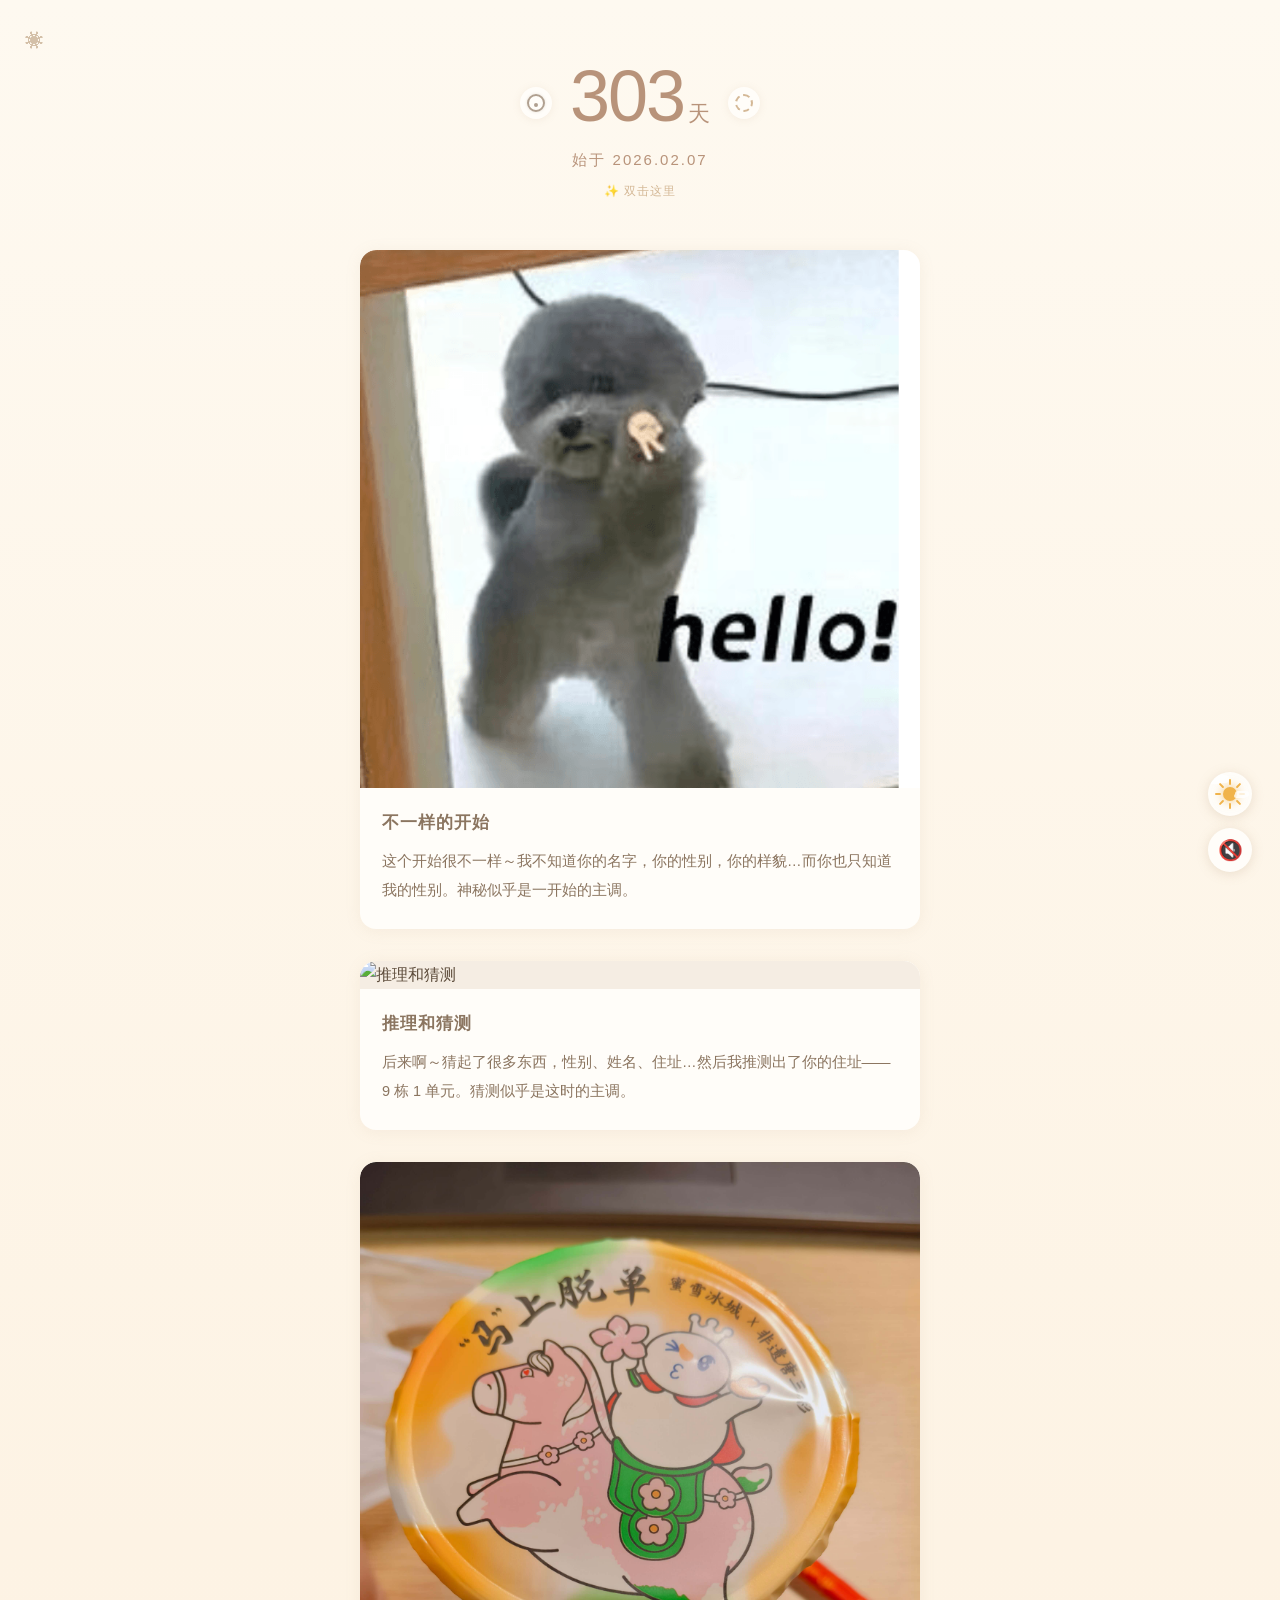
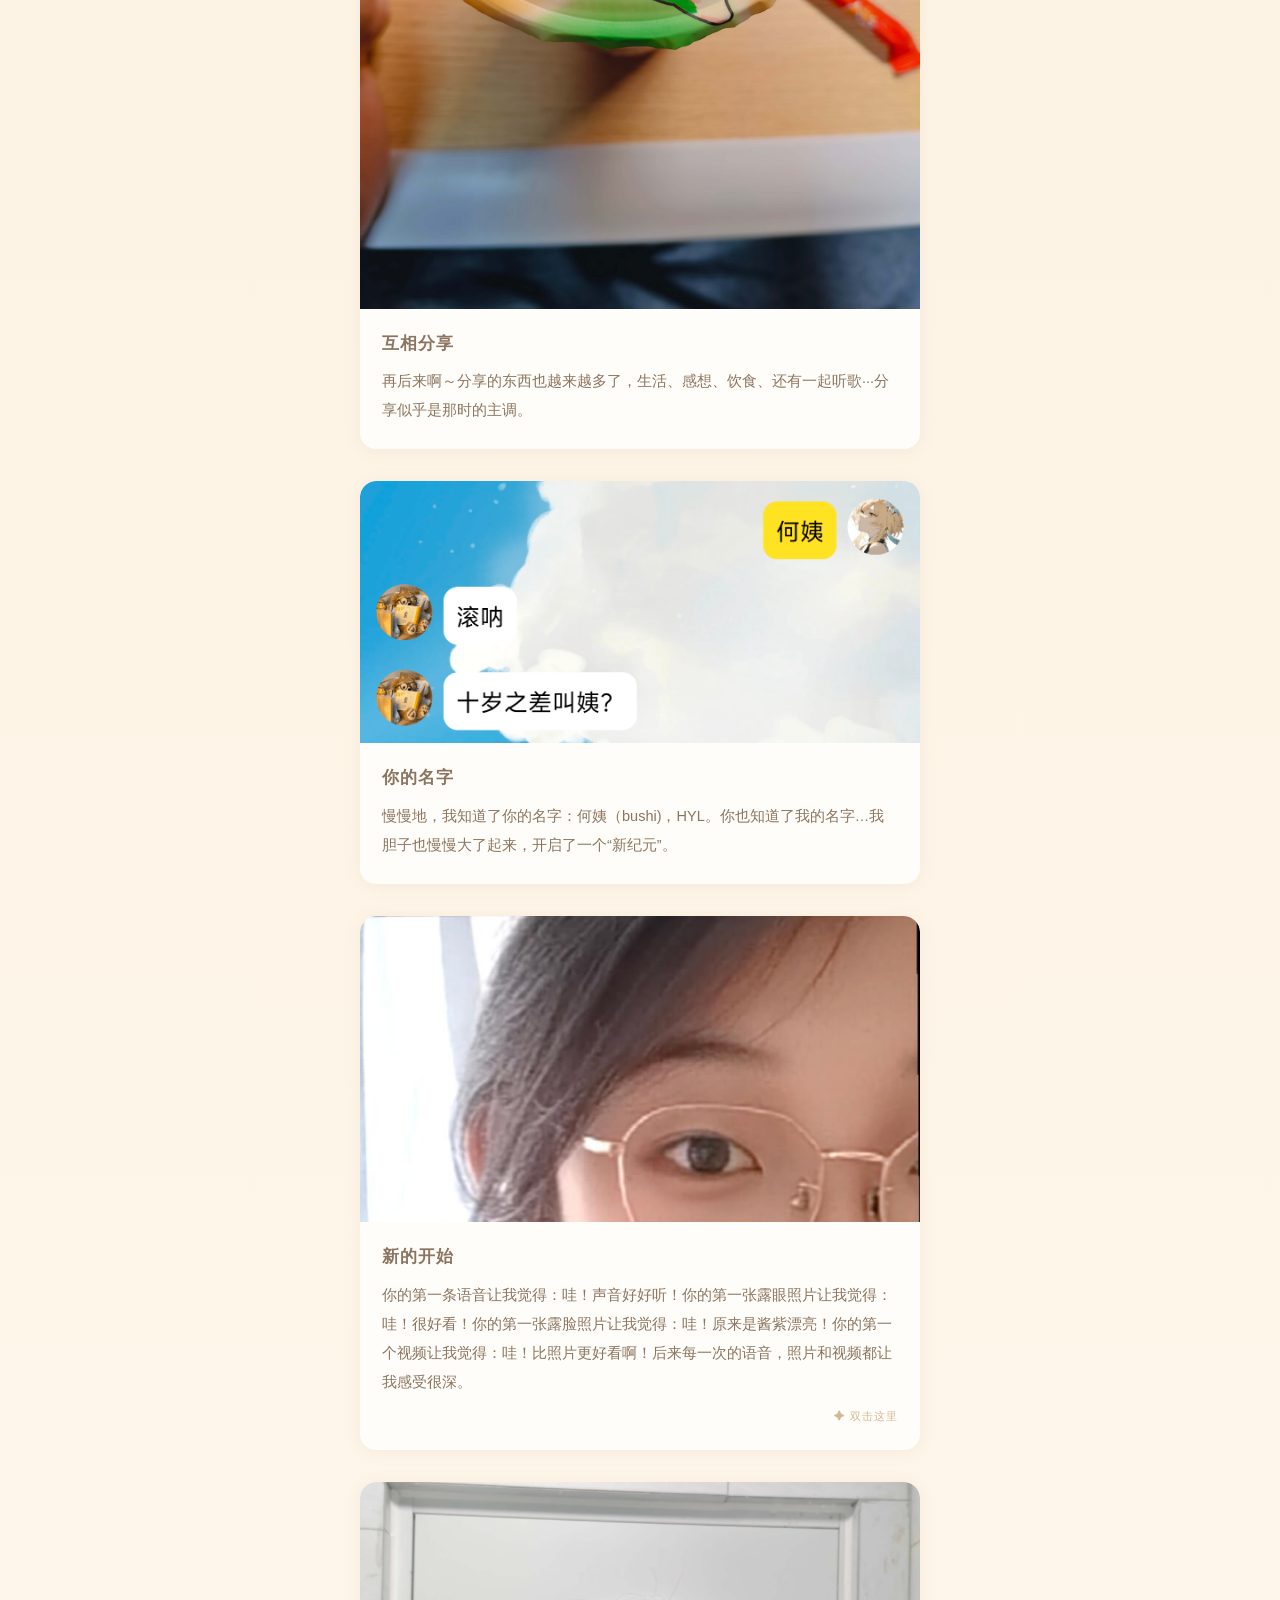
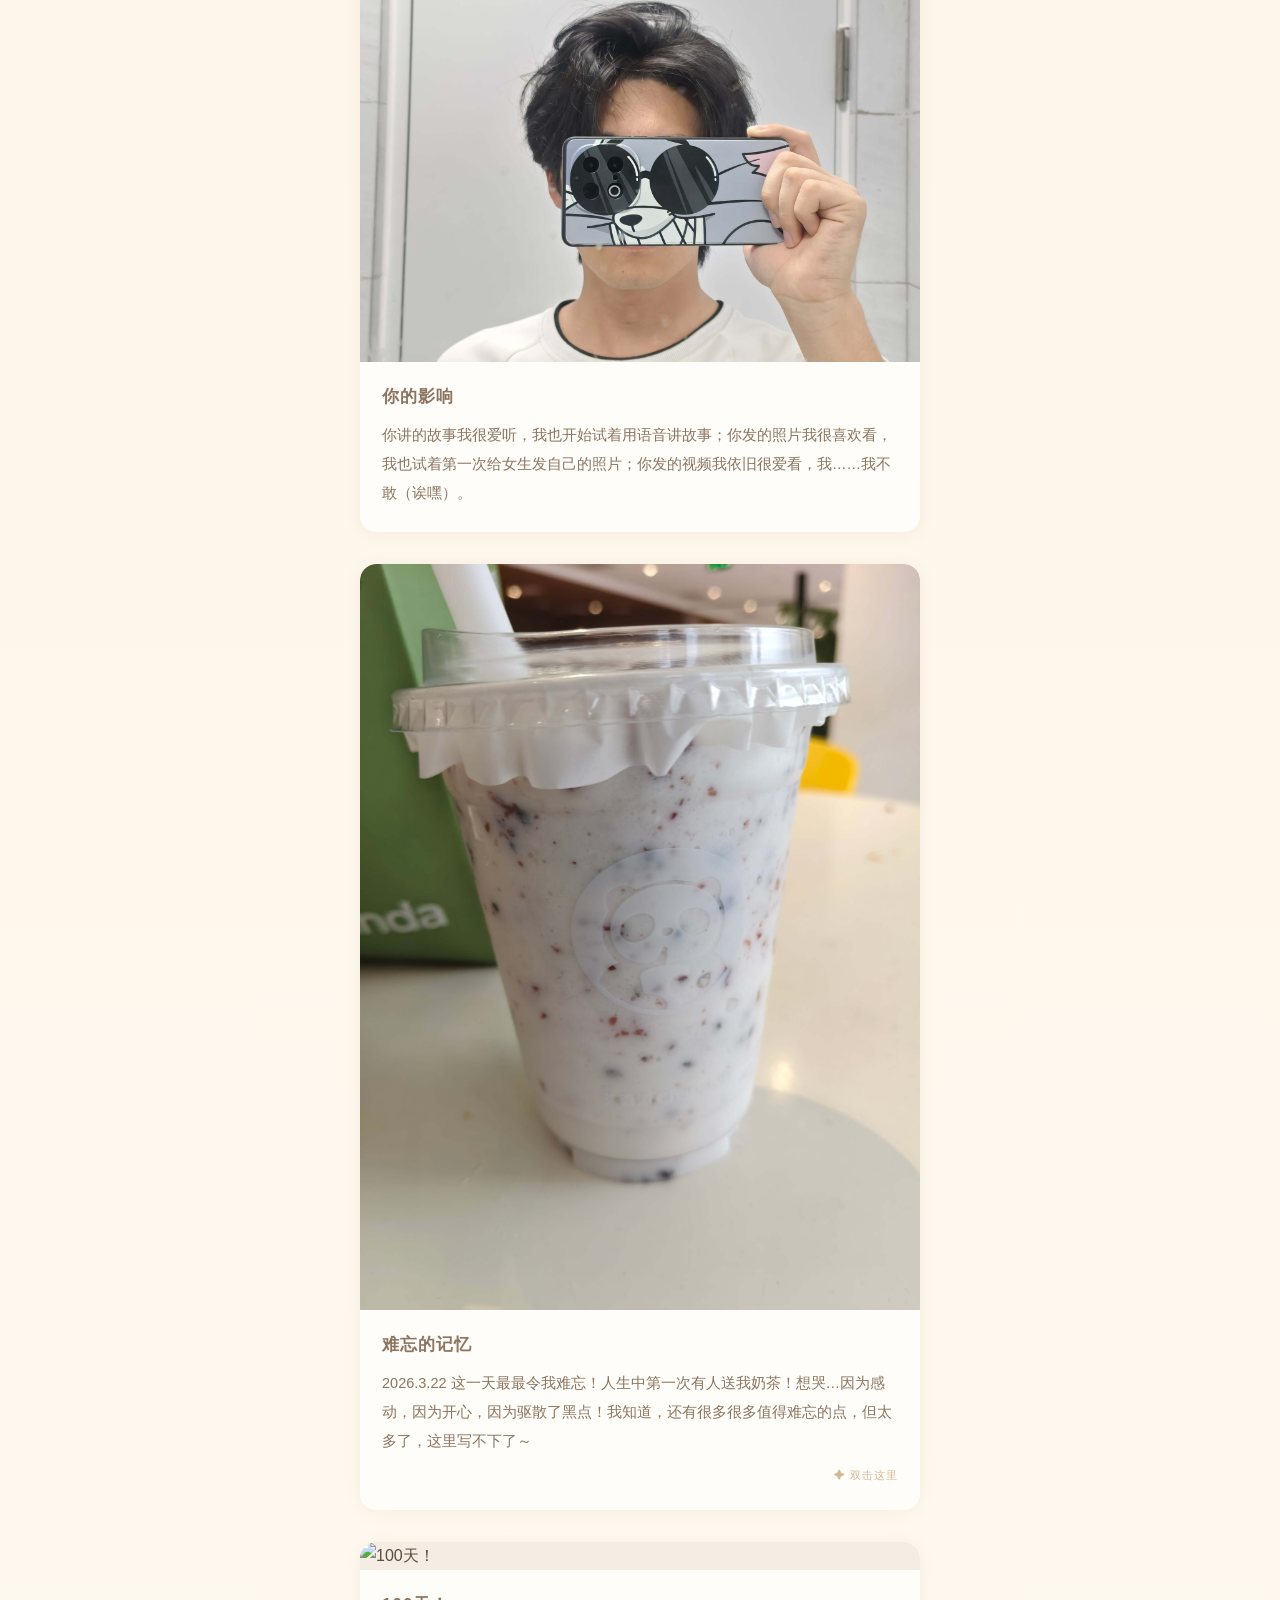
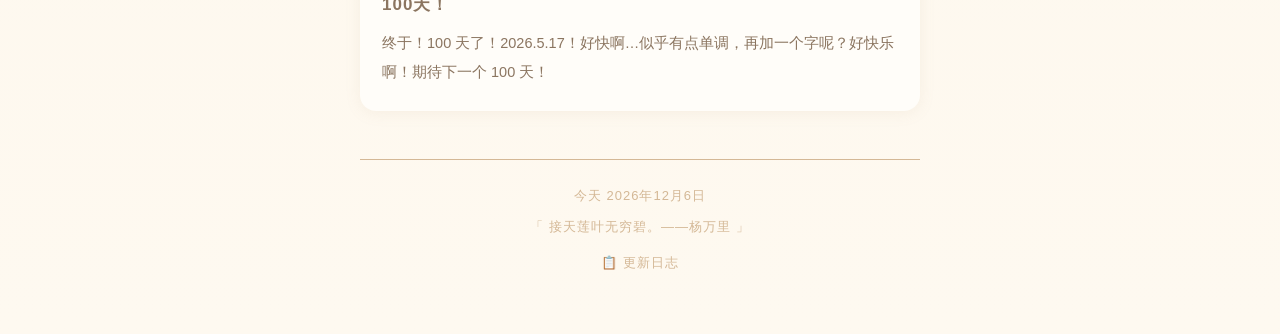
==== index.html @ e0ca9298 "Update index.html" ====
<!DOCTYPE html>
<html lang="zh-CN">
<head>
    <meta charset="UTF-8">
    <meta name="viewport" content="width=device-width, initial-scale=1.0">
    <title>100天</title>
    <link rel="stylesheet" href="style.css">
    <script>
        (function() {
            const theme = localStorage.getItem('dayTheme') || 'warm';
            const map = {
                warm: { start:'#fef9f0', mid:'#fdf3e4', end:'#fef9f0', card:'#fffdf9', main:'#5c4b3a', sub:'#8b7560', light:'#b8937a', hint:'#d4b896' },
                pink: { start:'#fef7f5', mid:'#fdf0ed', end:'#fef7f5', card:'#fffaf8', main:'#6b4a4a', sub:'#8b6060', light:'#b08080', hint:'#d4a0a0' },
                blue: { start:'#f5f8fb', mid:'#edf2f8', end:'#f5f8fb', card:'#f8fafc', main:'#4a5568', sub:'#607080', light:'#8090a0', hint:'#a0b0c0' },
                green: { start:'#f6faf5', mid:'#eef5ec', end:'#f6faf5', card:'#f8fbf7', main:'#4a5c4a', sub:'#607860', light:'#809880', hint:'#a0b8a0' },
                purple: { start:'#f9f7fc', mid:'#f2eef8', end:'#f9f7fc', card:'#faf8fc', main:'#5c4a6b', sub:'#706080', light:'#9080a0', hint:'#b0a0c0' },
                gray: { start:'#f8f8f6', mid:'#f0f0ee', end:'#f8f8f6', card:'#fafaf9', main:'#5c5c5c', sub:'#707070', light:'#909090', hint:'#b0b0b0' }
            };
            const c = map[theme];
            document.documentElement.style.setProperty('--bg-start', c.start);
            document.documentElement.style.setProperty('--bg-mid', c.mid);
            document.documentElement.style.setProperty('--bg-end', c.end);
            document.documentElement.style.setProperty('--card-bg', c.card);
            document.documentElement.style.setProperty('--text-main', c.main);
            document.documentElement.style.setProperty('--text-sub', c.sub);
            document.documentElement.style.setProperty('--text-light', c.light);
            document.documentElement.style.setProperty('--text-hint', c.hint);
        })();
    </script>
</head>
<body>
    <a href="settings.html" class="settings-link" title="设置">
    <div class="settings-icon"></div>
</a>

    <audio id="bgm" loop autoplay muted playsinline>
        <source src="bgm.mp3" type="audio/mpeg">
    </audio>

    <div class="theme-toggle" id="themeToggle" title="切换昼夜">
        <div class="toggle-icon">
            <div class="sun">
                <div class="sun-core"></div>
                <div class="sun-ray r1"></div><div class="sun-ray r2"></div>
                <div class="sun-ray r3"></div><div class="sun-ray r4"></div>
                <div class="sun-ray r5"></div><div class="sun-ray r6"></div>
                <div class="sun-ray r7"></div><div class="sun-ray r8"></div>
            </div>
            <div class="moon">
                <div class="moon-body"></div>
                <div class="moon-crater c1"></div><div class="moon-crater c2"></div>
                <div class="moon-crater c3"></div><div class="moon-crater c4"></div>
                <div class="moon-shadow"></div>
            </div>
            <div class="cloud c1"></div><div class="cloud c2"></div>
            <div class="toggle-star s1"></div><div class="toggle-star s2"></div>
            <div class="toggle-star s3"></div><div class="toggle-star s4"></div>
            <div class="toggle-star s5"></div>
        </div>
    </div>

    <div class="music-toggle" id="musicBtn" title="音乐开关">
        <span class="music-icon-on">🔊</span>
        <span class="music-icon-off" style="display:none;">🔇</span>
    </div>

        <!-- 心情选择弹窗 -->
    <div class="mood-overlay" id="moodOverlay">
        <div class="mood-panel">
            <p class="mood-title">选择你的心情</p>
            <div class="mood-options">
                <!-- 第一行：饱满型 -->
                <div class="mood-item" data-mood="yuyue">
                    <div class="mood-icon mood-yuyue"></div>
                    <span>愉悦</span>
                </div>
                <div class="mood-item" data-mood="youxian">
                    <div class="mood-icon mood-youxian"></div>
                    <span>悠闲</span>
                </div>
                <div class="mood-item" data-mood="qidai">
                    <div class="mood-icon mood-qidai"></div>
                    <span>期待</span>
                </div>
                <div class="mood-item" data-mood="ziyou">
                    <div class="mood-icon mood-ziyou"></div>
                    <span>自由</span>
                </div>
                <!-- 第二行：半空心型 -->
                <div class="mood-item" data-mood="beishang">
                    <div class="mood-icon mood-beishang"></div>
                    <span>悲伤</span>
                </div>
                <div class="mood-item" data-mood="gudu">
                    <div class="mood-icon mood-gudu"></div>
                    <span>孤独</span>
                </div>
                <div class="mood-item" data-mood="fennu">
                    <div class="mood-icon mood-fennu"></div>
                    <span>愤怒</span>
                </div>
                <div class="mood-item" data-mood="yihan">
                    <div class="mood-icon mood-yihan"></div>
                    <span>遗憾</span>
                </div>
                <!-- 第三行：空心型 + 自定义 -->
                <div class="mood-item" data-mood="wuliao">
                    <div class="mood-icon mood-wuliao"></div>
                    <span>无聊</span>
                </div>
                <div class="mood-item" data-mood="kongxu">
                    <div class="mood-icon mood-kongxu"></div>
                    <span>空虚</span>
                </div>
                <div class="mood-item" data-mood="fadian">
                    <div class="mood-icon mood-fadian"></div>
                    <span>发癫</span>
                </div>
            </div>
        </div>
    </div>

    <div class="container">
        <header class="header" id="headerArea">
            <div class="stars-container" id="starsContainer"></div>
            <div class="header-moods">
                <div class="mood-badge my-mood" id="myMoodBadge" title="我的心情">
                    <div class="mood-badge-icon" id="myMoodIcon"></div>
                </div>
                <div class="days-badge">
                    <span class="days-number" id="daysCount">100</span>
                    <span class="days-label">天</span>
                </div>
                <div class="mood-badge her-mood" id="herMoodBadge" title="点击选择心情">
                    <div class="mood-badge-icon" id="herMoodIcon"></div>
                </div>
            </div>
            <p class="subtitle">始于 2026.02.07</p>
            <p class="hint-text" id="headerHint">✨ 双击这里</p>
        </header>

        <div class="cards" id="cardsContainer"></div>

        <footer class="footer">
            <p id="todayDate"></p>
            <p class="footer-quote" id="footerQuote"></p>
            <div class="changelog">
                <p class="changelog-toggle" id="changelogToggle">📋 更新日志</p>
                <div class="changelog-content" id="changelogContent">
                    <p>v1.4 · 2026.05.21 — 优化部分心情图标，新增若干心情图标（碎碎念：豆包就是个**，改了7次图标***都改不好，要不是DeepSeek服务器又忙碌了，谁**用豆包写代码啊）</p>
                    <p>v1.3 · 2026.05.20 — 新增创作者的话</p>
                    <p>v1.2 · 2026.05.18 — 新增疲惫、迷糊心情图标</p>
                    <p>v1.1 · 2026.05.17 — 新增心情图标，更新日志，设置，句子种类随周期变化</p>
                    <p>v1.0 · 2026.05.16 — 首次上线</p>
                </div>
            </div>
        </footer>
    </div>

    <div class="album-overlay" id="albumOverlay">
        <div class="album-modal">
            <span class="album-close">&times;</span>
            <div class="album-grid"></div>
            <div class="album-video">
                <video controls playsinline>
                    <source src="video.mp4" type="video/mp4">
                    你的浏览器不支持视频播放
                </video>
            </div>
        </div>
    </div>

    <div class="lightbox" id="lightbox" style="display:none;">
        <span class="lightbox-close">&times;</span>
        <img src="" alt="放大图片">
    </div>

    <script src="config.js"></script>
    <script>
        const startDate = new Date('2026-02-07');
        const today = new Date();
        const diffDays = Math.floor((today - startDate) / (1000 * 60 * 60 * 24)) + 1;
        document.getElementById('daysCount').textContent = diffDays >= 1 ? diffDays : 1;
        document.getElementById('todayDate').textContent = `今天 ${today.getFullYear()}年${today.getMonth() + 1}月${today.getDate()}日`;

        const quotesByDay = {
            1: ["今天也是元气满满的一天","阳光正好，微风不燥","每一步都算数","好事正在发生","你比想象中更坚强","今天也要加油呀","生活总会给你惊喜","保持热爱，奔赴山海","慢慢来，比较快","今天很好，明天会更好","做自己的小太阳","努力的人运气不会太差","一切都会好起来的","笑一个吧，没什么大不了","今天也是值得的一天","往前走，别回头","你很棒，真的","每天都是新的开始","加油，你可以的","生活会奖励努力的人","别急，花会开的","坚持就是胜利","明天又是崭新的一天","保持微笑，好运自来","今天的努力是明天的底气","相信自己，你能行","每个平凡的日子都在发光","未来可期","一步一个脚印","累了就休息，但别放弃","抬头看看天空吧","生活明朗，万物可爱","好运气正在路上","今天辛苦了，明天继续","你是独一无二的","风雨过后有彩虹","种一棵树最好的时间是现在","不要慌，月亮也在慢慢升","今天的烦恼今天过","做一个温暖的人","世界很大，你很珍贵","保持好奇心","每天进步一点点","认真生活的人最可爱","明天见，更好的你","时光不负有心人","做你喜欢的事","简单点，快乐点","新的一天，新的开始","愿你今天有个好心情"],
            2: ["什么越洗越脏？水。","什么东西越热越高？温度计。","什么布剪不断？瀑布。","什么书从来没人读完？说明书。","什么东西破了反而更完整？记录。","什么花看不见？火花。","什么车最长？堵车。","什么鸡没有翅膀？落汤鸡。","什么马没有腿？海马。","什么蛋不能吃？脸蛋。","什么河没有水？银河。","什么火不用柴？怒火。","什么石头会流泪？打火石。","什么桥不能走？虹桥。","什么门永远开着？脑门。","什么球不能踢？地球。","什么油点不燃？酱油。","什么线看不见？无线。","什么路不能走？套路。","什么牛不耕地？蜗牛。","什么锁不用钥匙？枷锁。","什么鱼不能吃？木鱼。","什么花一年四季都开？塑料花。","什么杯不能装水？奖杯。","什么掌不能拍？仙人掌。","什么鸟不飞？菜鸟。","什么房不能住人？心房。","什么牙不会掉？月牙。","什么鞋不能穿？冰鞋。","什么人不上班？机器人。","什么山爬不上去？人山人海。","什么海没有水？辞海。","什么风最可怕？枕边风。","什么话最贵？废话。","什么字最冷？冬。","什么字最热？暑。","什么东西越多人越开心？钞票。","什么东西不问就回答？回声。","什么东西摔了还在笑？不倒翁。","什么东西走路不穿鞋？蛇。","什么东西永远往上走？年龄。","什么东西可以打开却关不上？蛋壳。","什么东西放了就看不见？屁。","什么猫不能养？天猫。","什么狗最懒？热狗。","什么马不能骑？二维码。","什么鸡跑最快？肯德基。","什么车最慢？堵车。","什么水不能喝？薪水。","什么纸最贵？纸币。"],
            3: ["人生就像一盒巧克力。——《阿甘正传》","希望是世间最好的事。——《肖申克的救赎》","尽全力保护你的梦想。——《当幸福来敲门》","打破规则才能获得自由。——《死亡诗社》","不是所有的流浪者都迷失了方向。——《指环王》","我们读诗写诗，因为我们生而为人。——《死亡诗社》","想要就去争取，不要等待。——《盗梦空间》","最大的风险就是不冒任何风险。——《社交网络》","有的鸟是关不住的。——《肖申克的救赎》","你看到的世界是你选择的样子。——《黑客帝国》","别忘了你曾经是怎么样的小孩。——《小王子》","伟大的事情需要时间。——《教父》","只有用心去看才能看到真实。——《小王子》","活着本身就是一种胜利。——《1942》","你必须先相信你自己。——《功夫熊猫》","每一天都是新的开始。——《飘》","真正的勇敢是坚持到底。——《杀死一只知更鸟》","你的时间有限。——《乔布斯》","笑着再见却深知再见遥遥无期。——《海上钢琴师》","做自己，其他角色都已经有人了。——《国王的演讲》","人们需要被提醒，而不是被教导。——《纳尼亚传奇》","命运眷顾勇敢的人。——《角斗士》","最美好的东西都是免费的。——《飞屋环游记》","别让任何人说你不行。——《疯狂动物城》","星星不会发光，是我们让它发光。——《楚门的世界》","经历过黑暗才懂得光明。——《蝙蝠侠》","放手也是一种勇气。——《冰雪奇缘》","成功不是终点，失败也不是末日。——《至暗时刻》","你比你知道的更强大。——《星球大战》","最黑暗的夜晚才见最亮的星。——《复仇者联盟》","生活不只是活着。——《白日梦想家》","守护爱的人就是最伟大的事。——《哈利波特》","世界很大，别困在角落。——《美食总动员》","沉默比任何话都有力量。——《教父》","你决定你是谁。——《蝙蝠侠》","有些路只能一个人走。——《荒野生存》","不完美才是真实的完美。——《心灵捕手》","梦想需要行动。——《爆裂鼓手》","最难的不是抵达而是出发。——《127小时》","时间会告诉你一切。——《本杰明巴顿奇事》","自由是选择如何面对生活。——《美丽人生》","勇敢是恐惧之后的选择。——《勇敢传说》","每一个结束都是新的开始。——《指环王》","没有见过光明就不会怕黑暗。——《记忆碎片》","一切都会过去，包括痛苦。——《辛德勒的名单》","明天又是新的一天。——《飘》","希望是好事。——《肖申克的救赎》","活在当下。——《死亡诗社》","爱是唯一能带走的东西。——《小妇人》","生命中最美好的都是免费的。——《飞屋环游记》"],
            4: ["考拉的指纹和人类几乎一模一样。","蜗牛可以睡三年。","你的胃每三天换一层新黏膜。","河马的汗是红色的。","鳄鱼不能伸出舌头。","蜂蜜永远不会坏。","袋鼠不能倒退走。","章鱼有三个心脏。","树懒憋气比海豚还长。","蝴蝶用脚尝味道。","火星上的日落是蓝色的。","鼻子能记住50000种气味。","香蕉是浆果，草莓不是。","闪电温度是太阳表面五倍。","熊猫每天吃16小时竹子。","人的骨头每十年完全更换。","海獭睡觉时手牵手。","土星能浮在水面上。","鸡比人类多三倍。","眼球是唯一不会长大的器官。","蜂蜜是蜜蜂吐出来的。","乌鸦能记人脸好几年。","袋熊的便便是立方体。","每天吞下一升鼻涕。","鲨鱼比树木出现得更早。","猫头鹰眼球是管状的。","兔子吃自己的便便。","蓝鲸舌头和大象一样重。","梵高一生只卖出一幅画。","DNA和香蕉50%相似。","雪是透明的不是白色。","阿拉伯数字起源于印度。","打火机比火柴更早发明。","手机细菌比马桶多十倍。","鸵鸟眼球比大脑大。","变色龙因情绪变色。","嘴里有超过700种细菌。","木星有79颗卫星。","乌龟能用屁股呼吸。","北极熊皮肤是黑色的。","心脏每天跳动十万次。","头发能承受两头大象。","蚂蚁从不睡觉。","眼泪分三种成分。","长颈鹿舌头是紫色的。","猫不能尝出甜味。","钻石不是最硬的物质。","太阳占太阳系总质量99.86%。","水母没有心脏和大脑。","蜉蝣的成虫只能活24小时。"],
            5: ["向前跑，迎着冷眼和嘲笑。——《追梦赤子心》","我曾经跨过山和大海。——《平凡之路》","夜空中最亮的星，能否听清。——《夜空中最亮的星》","那些你很冒险的梦，我陪你去疯。——《那些你很冒险的梦》","十年之前，我不认识你。——《十年》","后来，我总算学会了如何去爱。——《后来》","故事的小黄花，从出生那年就飘着。——《晴天》","我可以陪你去看星星。——《我可以》","当我和世界不一样，那就让我不一样。——《倔强》","最初的梦想紧握在手上。——《最初的梦想》","阳光总在风雨后。——《阳光总在风雨后》","我是一只小小鸟。——《我是一只小小鸟》","明天你好，声音多渺小。——《明天你好》","世界这么大还是遇见你。——《世界这么大还是遇见你》","你存在，我深深的脑海里。——《我的歌声里》","因为刚好遇见你。——《刚好遇见你》","随风奔跑自由是方向。——《奔跑》","终于等到你，还好我没放弃。——《终于等到你》","天空海阔你与我。——《海阔天空》","逆风的方向更适合飞翔。——《倔强》","时间都去哪儿了。——《时间都去哪儿了》","我相信我就是我。——《我相信》","平凡才是唯一的答案。——《平凡之路》","你是我的眼。——《你是我的眼》","好久不见。——《好久不见》","同桌的你。——《同桌的你》","那些年错过的大雨。——《那些年》","再见我的爱。——《再见》","起风了，唯有努力生存。——《起风了》","我们不一样。——《我们不一样》","像我这样优秀的人。——《像我这样的人》","消愁。——《消愁》","成都，带不走的只有你。——《成都》","蓝色土耳其。——《蓝色土耳其》","为你写诗。——《为你写诗》","小幸运。——《小幸运》","岁月神偷。——《岁月神偷》","体面。——《体面》","年少有为。——《年少有为》","光年之外。——《光年之外》","昨日重现。——《Yesterday Once More》","昨日青空。——《昨日青空》","认真的雪。——《认真的雪》","演员。——《演员》","丑八怪。——《丑八怪》","大鱼。——《大鱼》","飞云之下。——《飞云之下》","晴天。——《晴天》","七里香。——《七里香》","简单爱。——《简单爱》"],
            6: ["天才是百分之一的灵感加百分之九十九的汗水。——爱迪生","知识就是力量。——培根","我思故我在。——笛卡尔","存在即合理。——黑格尔","人生而自由，却无往不在枷锁中。——卢梭","活着就是为了改变世界。——乔布斯","唯一值得恐惧的是恐惧本身。——罗斯福","给时光以生命，而不是给生命以时光。——帕斯卡","没有最好，只有更好。","沉默是金。——卡莱尔","实践是检验真理的唯一标准。——马克思","走自己的路，让别人说去吧。——但丁","书是人类进步的阶梯。——高尔基","时间就是生命。——富兰克林","失败是成功之母。","有志者事竟成。","知之为知之，不知为不知。——孔子","学而不思则罔，思而不学则殆。——孔子","三人行必有我师。——孔子","己所不欲勿施于人。——孔子","千里之行始于足下。——老子","上善若水。——老子","天行健君子以自强不息。——《周易》","君子坦荡荡，小人长戚戚。——孔子","人生得意须尽欢。——李白","天下兴亡匹夫有责。——顾炎武","先天下之忧而忧。——范仲淹","不以物喜不以己悲。——范仲淹","路漫漫其修远兮。——屈原","安得广厦千万间。——杜甫","春蚕到死丝方尽。——李商隐","业精于勤荒于嬉。——韩愈","问世间情为何物。——元好问","人生自古谁无死。——文天祥","海纳百川有容乃大。——林则徐","吃亏是福。","活到老学到老。","一寸光阴一寸金。","少壮不努力老大徒伤悲。","机会总是留给有准备的人。——巴斯德","一切皆有可能。","态度决定一切。","细节决定成败。","选择比努力更重要。","简单就是美。","知足常乐。","随遇而安。","顺其自然。","大道至简。","大智若愚。"],
            0: ["行到水穷处，坐看云起时。——王维","长风破浪会有时。——李白","山重水复疑无路，柳暗花明又一村。——陆游","海内存知己，天涯若比邻。——王勃","但愿人长久，千里共婵娟。——苏轼","采菊东篱下，悠然见南山。——陶渊明","会当凌绝顶，一览众山小。——杜甫","天生我材必有用。——李白","莫愁前路无知己。——高适","春风得意马蹄疾。——孟郊","落霞与孤鹜齐飞。——王勃","大漠孤烟直，长河落日圆。——王维","千磨万击还坚劲。——郑燮","不畏浮云遮望眼。——王安石","问渠那得清如许。——朱熹","纸上得来终觉浅。——陆游","近水楼台先得月。——苏麟","等闲识得东风面。——朱熹","小荷才露尖尖角。——杨万里","停车坐爱枫林晚。——杜牧","忽如一夜春风来。——岑参","日出江花红胜火。——白居易","两个黄鹂鸣翠柳。——杜甫","竹外桃花三两枝。——苏轼","接天莲叶无穷碧。——杨万里","空山新雨后。——王维","梅须逊雪三分白。——卢梅坡","十年生死两茫茫。——苏轼","人生若只如初见。——纳兰性德","众里寻他千百度。——辛弃疾","衣带渐宽终不悔。——柳永","两情若是久长时。——秦观","曾经沧海难为水。——元稹","相见时难别亦难。——李商隐","醉卧沙场君莫笑。——王翰","黄河远上白云间。——王之涣","一片冰心在玉壶。——王昌龄","我寄愁心与明月。——李白","独在异乡为异客。——王维","桃花潭水深千尺。——李白","黑发不知勤学早。——颜真卿","少年易老学难成。——朱熹","不经一番寒彻骨。——黄檗","沉舟侧畔千帆过。——刘禹锡","欲穷千里目，更上一层楼。——王之涣","随风潜入夜，润物细无声。——杜甫","野火烧不尽，春风吹又生。——白居易","举头望明月，低头思故乡。——李白","春眠不觉晓，处处闻啼鸟。——孟浩然","床前明月光，疑是地上霜。——李白"]
        };
        document.getElementById('footerQuote').textContent = '「 ' + quotesByDay[today.getDay()][Math.floor(Math.random() * quotesByDay[today.getDay()].length)] + ' 」';

        const container = document.getElementById('cardsContainer');
        cardsData.forEach((card, index) => {
            const cardEl = document.createElement('div');
            cardEl.className = 'card';
            let hintHTML = '';
            if (index === 4) hintHTML = '<p class="card-hint">✦ 双击这里</p>';
            if (index === 6) hintHTML = '<p class="card-hint">✦ 双击这里</p>';
            cardEl.innerHTML = `
                <div class="card-image" onclick="openLightbox('images/${card.image}')">
                    <img src="images/${card.image}" alt="${card.title || '图片' + (index + 1)}" loading="lazy">
                </div>
                <div class="card-content">
                    ${card.title ? `<h3 class="card-title">${card.title}</h3>` : ''}
                    <p class="card-text">${card.text}</p>
                    ${hintHTML}
                </div>`;
            if (index === 4) cardEl.addEventListener('dblclick', e => { e.preventDefault(); openAlbum(); });
            if (index === 6) cardEl.addEventListener('dblclick', e => { e.preventDefault(); openSingleImage('images/album/secret.jpg'); });
            container.appendChild(cardEl);
        });

        function openLightbox(src) { const lb = document.getElementById('lightbox'); lb.style.display = 'flex'; lb.querySelector('img').src = src; }
        document.getElementById('lightbox').addEventListener('click', function(e) { if (e.target === this || e.target.className === 'lightbox-close') this.style.display = 'none'; });

        function openAlbum() {
            const overlay = document.getElementById('albumOverlay');
            overlay.querySelector('.album-grid').innerHTML = '';
            ['a7.jpg','a8.jpg','a9.jpg','a10.jpg','a11.jpg','a12.jpg'].forEach(photo => {
                const img = document.createElement('img');
                img.src = 'images/album/' + photo; img.alt = '相册照片'; img.loading = 'lazy';
                img.onclick = () => openLightbox('images/album/' + photo);
                overlay.querySelector('.album-grid').appendChild(img);
            });
            overlay.style.display = 'flex'; document.body.style.overflow = 'hidden';
        }
        document.getElementById('albumOverlay').addEventListener('click', function(e) {
            if (e.target === this || e.target.className === 'album-close') { this.style.display = 'none'; document.body.style.overflow = ''; const v = this.querySelector('video'); if (v) v.pause(); }
        });

        function openSingleImage(src) {
            const overlay = document.createElement('div'); overlay.className = 'single-image-overlay';
            overlay.innerHTML = `<span class="single-image-close">&times;</span><img src="${src}" alt="照片">`;
            overlay.addEventListener('click', function(e) { if (e.target === overlay || e.target.className === 'single-image-close') { overlay.remove(); document.body.style.overflow = ''; } });
            document.body.appendChild(overlay); document.body.style.overflow = 'hidden';
        }

        const headerArea = document.getElementById('headerArea'), starsContainer = document.getElementById('starsContainer'), headerHint = document.getElementById('headerHint');
        let starsActive = false;
        function createStars() {
            starsContainer.innerHTML = '';
            for (let i = 0; i < 16; i++) {
                const star = document.createElement('div'); star.className = 'star-particle';
                star.style.cssText = `left:${Math.random()*100}%;top:${Math.random()*100}%;width:${2+Math.random()*4}px;height:${2+Math.random()*4}px;animation-delay:${Math.random()*3}s;animation-duration:${2+Math.random()*4}s;`;
                starsContainer.appendChild(star);
            }
        }
        headerArea.addEventListener('dblclick', e => { e.preventDefault(); if (!starsActive) { starsActive = true; headerArea.classList.add('stars-active'); headerHint.textContent = '✨ 星光已点亮'; createStars(); setTimeout(() => headerHint.style.opacity = '0.4', 2000); } });

        const themeToggle = document.getElementById('themeToggle'); let isNight = false;
        themeToggle.addEventListener('click', () => { isNight = !isNight; if (isNight) { document.body.classList.add('night-mode'); if (!starsActive) { starsActive = true; headerArea.classList.add('stars-active'); headerHint.textContent = '✨ 星光已点亮'; createStars(); setTimeout(() => headerHint.style.opacity = '0.4', 2000); } } else { document.body.classList.remove('night-mode'); } });

        const bgm = document.getElementById('bgm'), musicBtn = document.getElementById('musicBtn'), iconOn = document.querySelector('.music-icon-on'), iconOff = document.querySelector('.music-icon-off');
        let musicPlaying = true; bgm.muted = false; bgm.volume = 0.5;
        bgm.play().catch(() => { musicPlaying = false; iconOn.style.display = 'none'; iconOff.style.display = 'inline'; });
        musicBtn.addEventListener('click', () => { if (musicPlaying) { bgm.pause(); iconOn.style.display = 'none'; iconOff.style.display = 'inline'; } else { bgm.play(); iconOn.style.display = 'inline'; iconOff.style.display = 'none'; } musicPlaying = !musicPlaying; });

            const moodMap = {
            yuyue: 'mood-yuyue',
            youxian: 'mood-youxian',
            qidai: 'mood-qidai',
            ziyou: 'mood-ziyou',
            beishang: 'mood-beishang',
            gudu: 'mood-gudu',
            fennu: 'mood-fennu',
            yihan: 'mood-yihan',
            wuliao: 'mood-wuliao',
            kongxu: 'mood-kongxu',
            fadian: 'mood-fadian'
        };
        
        const myMoodIcon = document.getElementById('myMoodIcon');
        myMoodIcon.className = 'mood-badge-icon ' + (moodMap[myMood] || 'mood-empty');
        const herMoodIcon = document.getElementById('herMoodIcon');
        const herMoodBadge = document.getElementById('herMoodBadge');
        const savedMood = localStorage.getItem('herMood');
        if (savedMood && moodMap[savedMood]) { herMoodIcon.className = 'mood-badge-icon ' + moodMap[savedMood]; }
        else { herMoodIcon.className = 'mood-badge-icon mood-empty'; }
        const moodOverlay = document.getElementById('moodOverlay');
        herMoodBadge.addEventListener('click', () => { moodOverlay.style.display = 'flex'; document.body.style.overflow = 'hidden'; });
        moodOverlay.addEventListener('click', function(e) { if (e.target === this) { moodOverlay.style.display = 'none'; document.body.style.overflow = ''; } });
        document.querySelectorAll('.mood-item').forEach(item => {
            item.addEventListener('click', function() {
                const mood = this.getAttribute('data-mood');
                localStorage.setItem('herMood', mood);
                herMoodIcon.className = 'mood-badge-icon ' + moodMap[mood];
                moodOverlay.style.display = 'none';
                document.body.style.overflow = '';
            });
        });

        document.getElementById('changelogContent').style.display = 'none';
        document.getElementById('changelogToggle').addEventListener('click', function() {
            const content = document.getElementById('changelogContent');
            content.style.display = content.style.display === 'block' ? 'none' : 'block';
        });
    </script>
</body>
</html>
---- style.css ----
/* ========== 基础重置 ========== */
* {
    margin: 0;
    padding: 0;
    box-sizing: border-box;
}

body {
    font-family: "PingFang SC", "Hiragino Sans GB", "Microsoft YaHei", "Noto Sans SC", sans-serif;
        background: linear-gradient(180deg, var(--bg-start, #fef9f0) 0%, var(--bg-mid, #fdf3e4) 30%, var(--bg-end, #fef9f0) 100%);
    min-height: 100vh;
    color: #5c4b3a;
    line-height: 1.8;
    -webkit-font-smoothing: antialiased;
    transition: background 0.8s ease, color 0.8s ease;
}

.container {
    max-width: 600px;
    margin: 0 auto;
    padding: 40px 20px 60px;
}

/* ========== 顶部 ========== */
.header {
    text-align: center;
    margin-bottom: 48px;
    padding-top: 20px;
    position: relative;
    overflow: hidden;
    cursor: default;
    user-select: none;
}

.stars-container {
    position: absolute;
    top: 0;
    left: 0;
    width: 100%;
    height: 100%;
    pointer-events: none;
    z-index: 0;
}

.star-particle {
    position: absolute;
    background: #e8c97a;
    border-radius: 50%;
    opacity: 0;
    box-shadow: 0 0 6px 2px rgba(232, 201, 122, 0.5);
    animation: starTwinkle 3s ease-in-out infinite;
}

.header.stars-active .star-particle {
    opacity: 0.7;
}

@keyframes starTwinkle {
    0%, 100% {
        opacity: 0.15;
        transform: scale(0.8);
    }
    50% {
        opacity: 0.7;
        transform: scale(1.3);
    }
}

.days-badge {
    display: inline-flex;
    align-items: baseline;
    gap: 4px;
    margin-bottom: 12px;
    position: relative;
    z-index: 1;
}

.days-number {
    font-size: 72px;
    font-weight: 300;
    color: var(--text-light, #c49a6c);
    letter-spacing: -2px;
    line-height: 1;
    transition: color 0.8s ease;
}

.days-label {
    font-size: 22px;
    color: var(--text-light, #b8937a);
    font-weight: 400;
    transition: color 0.8s ease;
}

.subtitle {
    font-size: 15px;
    color: var(--text-light, #b8937a);
    letter-spacing: 2px;
    position: relative;
    z-index: 1;
    transition: color 0.8s ease;
}

.hint-text {
    font-size: 12px;
    color: var(--text-hint, #d4b896);
    margin-top: 8px;
    letter-spacing: 1px;
    position: relative;
    z-index: 1;
    transition: opacity 0.8s ease, color 0.8s ease;
}

/* ========== 卡片 ========== */
.cards {
    display: flex;
    flex-direction: column;
    gap: 32px;
}

.card {
    background: var(--card-bg, #fffdf9);
    border-radius: 16px;
    overflow: hidden;
    box-shadow: 0 2px 16px rgba(180, 150, 120, 0.10);
    transition: transform 0.3s ease, box-shadow 0.3s ease, background 0.8s ease;
}

.card:hover {
    transform: translateY(-3px);
    box-shadow: 0 8px 28px rgba(180, 150, 120, 0.16);
}

.card-image {
    width: 100%;
    overflow: hidden;
    cursor: pointer;
    background: #f5ede3;
    border-radius: 16px 16px 0 0;
    transition: background 0.8s ease;
}

.card-image img {
    width: 100%;
    height: auto;
    display: block;
    transition: transform 0.4s ease;
}

.card-image:hover img {
    transform: scale(1.04);
}

.card-content {
    padding: 20px 22px 24px;
}

.card-title {
    font-size: 17px;
    font-weight: 600;
    color: var(--text-sub, #7a6450);
    margin-bottom: 8px;
    letter-spacing: 1px;
    transition: color 0.8s ease;
}

.card-text {
    font-size: 14.5px;
    color: var(--text-sub, #8b7560);
    line-height: 2;
    transition: color 0.8s ease;
}

.card-hint {
    font-size: 11px;
    color: var(--text-hint, #d4b896);
    margin-top: 10px;
    letter-spacing: 1px;
    text-align: right;
    transition: color 0.8s ease;
}

/* ========== 底部 ========== */
.footer {
    text-align: center;
    margin-top: 48px;
    padding-top: 24px;
    border-top: 1px solid var(--text-hint, #e8d9c8);
    transition: border-color 0.8s ease;
}

.footer p {
    font-size: 13px;
    color: var(--text-hint, #c4a88c);
    letter-spacing: 1px;
    transition: color 0.8s ease;
}

/* ========== 灯箱 ========== */
.lightbox {
    position: fixed;
    top: 0;
    left: 0;
    width: 100%;
    height: 100%;
    background: rgba(60, 40, 25, 0.88);
    display: flex;
    align-items: center;
    justify-content: center;
    z-index: 1000;
    animation: fadeIn 0.2s ease;
}

.lightbox img {
    max-width: 90%;
    max-height: 85%;
    border-radius: 8px;
    box-shadow: 0 8px 40px rgba(0, 0, 0, 0.3);
}

.lightbox-close {
    position: absolute;
    top: 24px;
    right: 28px;
    font-size: 36px;
    color: #fff;
    cursor: pointer;
    opacity: 0.8;
    transition: opacity 0.2s;
}

.lightbox-close:hover {
    opacity: 1;
}

@keyframes fadeIn {
    from { opacity: 0; }
    to { opacity: 1; }
}

/* ========== 相册弹窗 ========== */
.album-overlay {
    display: none;
    position: fixed;
    top: 0;
    left: 0;
    width: 100%;
    height: 100%;
    background: rgba(60, 40, 25, 0.92);
    z-index: 1001;
    align-items: center;
    justify-content: center;
    animation: fadeIn 0.25s ease;
}

.album-modal {
    background: #fffdf9;
    border-radius: 20px;
    padding: 28px 24px 24px;
    width: 92%;
    max-width: 520px;
    max-height: 88vh;
    overflow-y: auto;
    position: relative;
    box-shadow: 0 12px 48px rgba(0, 0, 0, 0.3);
    transition: background 0.8s ease;
}

.album-close {
    position: absolute;
    top: 10px;
    right: 18px;
    font-size: 32px;
    color: #b8937a;
    cursor: pointer;
    z-index: 10;
    transition: color 0.2s;
}

.album-close:hover {
    color: #5c4b3a;
}

.album-grid {
    display: flex;
    gap: 12px;
    margin-bottom: 20px;
    overflow-x: auto;
    scroll-snap-type: x mandatory;
    -webkit-overflow-scrolling: touch;
    padding-bottom: 4px;
}

.album-grid img {
    flex: 0 0 auto;
    width: 140px;
    height: 200px;
    object-fit: cover;
    border-radius: 10px;
    cursor: pointer;
    scroll-snap-align: start;
    transition: transform 0.2s ease, opacity 0.2s ease;
}

.album-grid img:hover {
    transform: scale(1.04);
    opacity: 0.9;
}

.album-grid::-webkit-scrollbar {
    height: 4px;
}

.album-grid::-webkit-scrollbar-thumb {
    background: #d9c4a8;
    border-radius: 2px;
}

.album-video {
    border-radius: 12px;
    overflow: hidden;
    background: #f5ede3;
    transition: background 0.8s ease;
}

.album-video video {
    width: 100%;
    display: block;
    border-radius: 12px;
}

.album-modal::-webkit-scrollbar {
    width: 4px;
}

.album-modal::-webkit-scrollbar-thumb {
    background: #d9c4a8;
    border-radius: 2px;
}

/* ========== 单张图片弹出 ========== */
.single-image-overlay {
    position: fixed;
    top: 0;
    left: 0;
    width: 100%;
    height: 100%;
    background: rgba(60, 40, 25, 0.9);
    display: flex;
    align-items: center;
    justify-content: center;
    z-index: 1002;
    animation: fadeIn 0.2s ease;
}

.single-image-overlay img {
    max-width: 88%;
    max-height: 82%;
    border-radius: 12px;
    box-shadow: 0 8px 40px rgba(0, 0, 0, 0.35);
}

.single-image-close {
    position: absolute;
    top: 24px;
    right: 28px;
    font-size: 36px;
    color: #fff;
    cursor: pointer;
    opacity: 0.8;
    transition: opacity 0.2s;
}

.single-image-close:hover {
    opacity: 1;
}

/* ========== 音乐开关 ========== */
.music-toggle {
    position: fixed;
    bottom: 28px;
    right: 28px;
    width: 44px;
    height: 44px;
    background: #fffdf9;
    border-radius: 50%;
    box-shadow: 0 2px 12px rgba(180, 150, 120, 0.25);
    display: flex;
    align-items: center;
    justify-content: center;
    cursor: pointer;
    z-index: 999;
    font-size: 20px;
    transition: transform 0.2s ease, box-shadow 0.2s ease, background 0.8s ease;
    user-select: none;
}

.music-toggle:hover {
    transform: scale(1.1);
    box-shadow: 0 4px 18px rgba(180, 150, 120, 0.35);
}

/* ========== 响应式 ========== */
@media (max-width: 480px) {
    .days-number {
        font-size: 56px;
    }
    .card-content {
        padding: 16px 16px 20px;
    }
    .container {
        padding: 24px 14px 40px;
    }
    .album-modal {
        padding: 20px 14px 18px;
        width: 95%;
    }
    .album-grid {
        gap: 6px;
    }
}

/* ======================================== */
/*  昼夜切换图标（完整复刻版）              */
/* ======================================== */

.theme-toggle {
    position: fixed;
    bottom: 84px;
    right: 28px;
    width: 44px;
    height: 44px;
    cursor: pointer;
    z-index: 999;
    user-select: none;
    background: #fffdf9;
    border-radius: 50%;
    box-shadow: 0 2px 12px rgba(180, 150, 120, 0.25);
    transition: transform 0.2s ease, box-shadow 0.2s ease, background 0.8s ease;
}

.theme-toggle:hover {
    transform: scale(1.1);
    box-shadow: 0 4px 18px rgba(180, 150, 120, 0.35);
}

.toggle-icon {
    position: relative;
    width: 100%;
    height: 100%;
    border-radius: 50%;
    overflow: hidden;
}

/* 太阳核心 */
.sun {
    position: absolute;
    top: 50%;
    left: 50%;
    transform: translate(-50%, -50%);
    width: 18px;
    height: 18px;
    transition: all 0.6s cubic-bezier(0.4, 0, 0.2, 1);
}

.sun-core {
    position: absolute;
    top: 50%;
    left: 50%;
    transform: translate(-50%, -50%);
    width: 14px;
    height: 14px;
    background: #f0b34b;
    border-radius: 50%;
    box-shadow: 0 0 8px 2px rgba(240, 179, 75, 0.5);
    transition: all 0.6s cubic-bezier(0.4, 0, 0.2, 1);
}

/* 太阳光芒 */
.sun-ray {
    position: absolute;
    top: 50%;
    left: 50%;
    width: 2px;
    height: 6px;
    background: #f0b34b;
    border-radius: 1px;
    transition: all 0.6s cubic-bezier(0.4, 0, 0.2, 1);
}

.sun-ray.r1 { transform: translate(-50%, -50%) rotate(0deg) translateY(-12px); }
.sun-ray.r2 { transform: translate(-50%, -50%) rotate(45deg) translateY(-12px); }
.sun-ray.r3 { transform: translate(-50%, -50%) rotate(90deg) translateY(-12px); }
.sun-ray.r4 { transform: translate(-50%, -50%) rotate(135deg) translateY(-12px); }
.sun-ray.r5 { transform: translate(-50%, -50%) rotate(180deg) translateY(-12px); }
.sun-ray.r6 { transform: translate(-50%, -50%) rotate(225deg) translateY(-12px); }
.sun-ray.r7 { transform: translate(-50%, -50%) rotate(270deg) translateY(-12px); }
.sun-ray.r8 { transform: translate(-50%, -50%) rotate(315deg) translateY(-12px); }

/* 月亮 */
.moon {
    position: absolute;
    top: 50%;
    left: 50%;
    transform: translate(-50%, 20px);
    width: 18px;
    height: 18px;
    opacity: 0;
    transition: all 0.6s cubic-bezier(0.4, 0, 0.2, 1);
}

.moon-body {
    position: absolute;
    top: 50%;
    left: 50%;
    transform: translate(-50%, -50%);
    width: 16px;
    height: 16px;
    background: #e8e0d4;
    border-radius: 50%;
    box-shadow: 0 0 10px 3px rgba(220, 210, 190, 0.4);
    transition: all 0.6s cubic-bezier(0.4, 0, 0.2, 1);
}

.moon-shadow {
    position: absolute;
    top: 50%;
    left: 50%;
    transform: translate(-30%, -50%);
    width: 13px;
    height: 16px;
    background: #fffdf9;
    border-radius: 50%;
    transition: all 0.6s cubic-bezier(0.4, 0, 0.2, 1);
}

/* 环形山 */
.moon-crater {
    position: absolute;
    background: #d4c8b0;
    border-radius: 50%;
    opacity: 0;
    transition: all 0.6s cubic-bezier(0.4, 0, 0.2, 1);
}

.moon-crater.c1 { width: 4px; height: 4px; top: 5px; left: 3px; }
.moon-crater.c2 { width: 3px; height: 3px; top: 3px; left: 9px; }
.moon-crater.c3 { width: 3px; height: 3px; top: 10px; left: 7px; }
.moon-crater.c4 { width: 2px; height: 2px; top: 9px; left: 2px; }

/* 云朵 */
.cloud {
    position: absolute;
    background: #fff;
    border-radius: 50%;
    opacity: 0.8;
    transition: all 0.6s cubic-bezier(0.4, 0, 0.2, 1);
}

.cloud.c1 {
    width: 16px;
    height: 6px;
    top: 6px;
    left: -4px;
    border-radius: 10px;
    box-shadow: 3px -3px 0 2px #fff, 8px -2px 0 1px #fff;
}

.cloud.c2 {
    width: 12px;
    height: 4px;
    top: 22px;
    left: 26px;
    border-radius: 8px;
    box-shadow: 2px -2px 0 1px #fff;
}

/* 星星 */
.toggle-star {
    position: absolute;
    width: 2px;
    height: 2px;
    background: #fff;
    border-radius: 50%;
    opacity: 0;
    transition: all 0.6s cubic-bezier(0.4, 0, 0.2, 1);
}

.toggle-star.s1 { top: 8px; left: 28px; }
.toggle-star.s2 { top: 16px; left: 34px; width: 1.5px; height: 1.5px; }
.toggle-star.s3 { top: 26px; left: 6px; }
.toggle-star.s4 { top: 20px; left: 30px; width: 1.5px; height: 1.5px; }
.toggle-star.s5 { top: 5px; left: 14px; width: 1px; height: 1px; }

/* ======================================== */
/*  夜景模式                              */
/* ======================================== */

body.night-mode {
    background: linear-gradient(180deg, #1a1a3e 0%, #1f1f4a 30%, #1a1a3e 100%);
    color: #d0c8c0;
}

/* 夜景 - 太阳变月亮 */
body.night-mode .sun {
    transform: translate(-50%, 8px);
}

body.night-mode .sun-core {
    background: #e8e0d4;
    box-shadow: 0 0 10px 3px rgba(220, 210, 190, 0.4);
    width: 10px;
    height: 10px;
}

body.night-mode .sun-ray {
    opacity: 0;
    height: 0;
}

body.night-mode .moon {
    transform: translate(-50%, -50%);
    opacity: 1;
}

body.night-mode .moon-shadow {
    background: #1a1a3e;
}

body.night-mode .moon-crater {
    opacity: 0.6;
}

body.night-mode .cloud {
    opacity: 0;
}

body.night-mode .toggle-star {
    opacity: 0.8;
    animation: starBlink 2s ease-in-out infinite;
}

body.night-mode .toggle-star.s1 { animation-delay: 0s; }
body.night-mode .toggle-star.s2 { animation-delay: 0.3s; }
body.night-mode .toggle-star.s3 { animation-delay: 0.6s; }
body.night-mode .toggle-star.s4 { animation-delay: 0.9s; }
body.night-mode .toggle-star.s5 { animation-delay: 1.2s; }

@keyframes starBlink {
    0%, 100% { opacity: 0.3; }
    50% { opacity: 1; }
}

/* 夜景 - 图标背景 */
body.night-mode .theme-toggle {
    background: #2a2a4a;
    box-shadow: 0 2px 12px rgba(100, 100, 180, 0.3);
}

/* 夜景 - 顶部 */
body.night-mode .days-number {
    color: #d0c8b8;
}

body.night-mode .days-label,
body.night-mode .subtitle {
    color: #b0a898;
}

body.night-mode .hint-text {
    color: #9088a0;
}

/* 夜景 - 星光变银白 */
body.night-mode .star-particle {
    background: #c8d0e8;
    box-shadow: 0 0 8px 3px rgba(180, 190, 220, 0.5);
}

/* 夜景 - 卡片 */
body.night-mode .card {
    background: #252540;
    box-shadow: 0 2px 20px rgba(0, 0, 0, 0.3);
}

body.night-mode .card:hover {
    box-shadow: 0 8px 32px rgba(0, 0, 0, 0.45);
}

body.night-mode .card-image {
    background: #1e1e38;
}

body.night-mode .card-title {
    color: #c8c0b8;
}

body.night-mode .card-text {
    color: #b0a898;
}

body.night-mode .card-hint {
    color: #8880a0;
}

/* 夜景 - 底部 */
body.night-mode .footer {
    border-top-color: #3a3a58;
}

body.night-mode .footer p {
    color: #9088a0;
}

/* 夜景 - 音乐按钮 */
body.night-mode .music-toggle {
    background: #2a2a4a;
    box-shadow: 0 2px 12px rgba(100, 100, 180, 0.3);
}

/* 夜景 - 相册弹窗 */
body.night-mode .album-modal {
    background: #252540;
}

body.night-mode .album-video {
    background: #1e1e38;
}

/* 夜景 - 响应式不变 */
@media (max-width: 480px) {
    body.night-mode .theme-toggle {
        bottom: 84px;
    }
}
/* ========== 卡片抖动 ========== */
.card-shake {
    animation: cardShake 0.6s ease-in-out;
}

@keyframes cardShake {
    0%, 100% { transform: translateX(0); }
    10% { transform: translateX(-4px); }
    20% { transform: translateX(4px); }
    30% { transform: translateX(-3px); }
    40% { transform: translateX(3px); }
    50% { transform: translateX(-2px); }
    60% { transform: translateX(2px); }
    70% { transform: translateX(-1px); }
    80% { transform: translateX(1px); }
    90% { transform: translateX(0); }
}

/* 夜景隐藏光斑 */
body.night-mode .glow-spot {
    opacity: 0 !important;
    animation-play-state: paused;
}

/* 夜景下隐藏白天粒子 */
body.night-mode .day-particle {
    opacity: 0 !important;
    animation-play-state: paused;
}

/* ========== 夜景远处星光 ========== */
.night-stars {
    position: fixed;
    top: 0;
    left: 0;
    width: 100%;
    height: 100%;
    pointer-events: none;
    z-index: 0;
    overflow: hidden;
}

.night-star {
    position: absolute;
    background: #fff;
    border-radius: 50%;
    opacity: 0;
    animation: distantTwinkle ease-in-out infinite;
}

@keyframes distantTwinkle {
    0%, 100% { opacity: 0; transform: scale(0.6); }
    40% { opacity: 0.5; transform: scale(1); }
    60% { opacity: 0.5; transform: scale(1); }
}

/* 白天隐藏夜景星光 */
body:not(.night-mode) .night-star {
    opacity: 0 !important;
    animation-play-state: paused;
}

/* ========== 底部随机句子 ========== */
.footer-quote {
    font-size: 13px;
    color: #c4a88c;
    letter-spacing: 1px;
    margin-top: 8px;
    transition: color 0.8s ease;
}

body.night-mode .footer-quote {
    color: #9088a0;
}

/* ========== 顶部心情图标 ========== */
.header-moods {
    display: flex;
    flex-direction: row;
    align-items: center;
    justify-content: center;
    gap: 18px;
    position: relative;
    z-index: 1;
}
.mood-badge {
    width: 32px;
    height: 32px;
    border-radius: 50%;
    background: #fffdf9;
    box-shadow: 0 1px 8px rgba(180, 150, 120, 0.12);
    display: flex;
    align-items: center;
    justify-content: center;
    cursor: default;
    transition: transform 0.2s ease, box-shadow 0.2s ease, background 0.8s ease;
    flex-shrink: 0;
}

.her-mood {
    cursor: pointer;
}

.her-mood:hover {
    transform: scale(1.1);
    box-shadow: 0 2px 14px rgba(180, 150, 120, 0.25);
}

.mood-badge-icon {
    width: 18px;
    height: 18px;
    border-radius: 50%;
}

/* 待选状态 */
.mood-empty {
    border: 2px dashed #d4b896;
    background: transparent;
}

/* ====== 11个心情CSS图标（统一圆形/椭圆风格） ====== */

/* 第一行：饱满型 */
/* 愉悦 - 实心暖金圆 + 光晕（原开心） */
.mood-yuyue {
    position: relative;
    background: #f0b34b;
    border-radius: 50%;
    box-shadow: 
        0 0 6px 3px rgba(240, 179, 75, 0.5),
        -4px -2px 0 0 rgba(240, 179, 75, 0.6),
        4px -2px 0 0 rgba(240, 179, 75, 0.6),
        -2px 4px 0 0 rgba(240, 179, 75, 0.4),
        2px 4px 0 0 rgba(240, 179, 75, 0.4),
        0 -5px 0 0 rgba(240, 179, 75, 0.3);
}

/* 悠闲 - 实心绿叶椭圆（原悠闲） */
.mood-youxian {
    background: #8cb88a;
    border-radius: 60% 5% 60% 5% / 50% 30% 70% 50%;
    box-shadow: 0 0 4px 1px rgba(140, 184, 138, 0.4);
}

/* 期待 - 圆润饱满星光圆 全填充 */
.mood-qidai {
    position: relative;
    width: 18px;
    height: 18px;
    background: #e8c97a;
    border-radius: 50%;
    margin: 4px auto 0;
    box-shadow: 0 0 6px rgba(232, 201, 122, 0.5);
}
/* 中心微光圆点 寓意满心期许 */
.mood-qidai::before {
    content: '';
    position: absolute;
    top: 50%;
    left: 50%;
    transform: translate(-50%, -50%);
    width: 7px;
    height: 7px;
    background: #fff8e0;
    border-radius: 50%;
}
/* 上扬小弧度尖角 代表憧憬向往 */
.mood-qidai::after {
    content: '';
    position: absolute;
    top: -3px;
    left: 50%;
    transform: translateX(-50%);
    width: 6px;
    height: 8px;
    background: #e8c97a;
    border-radius: 50% 50% 0 0;
}

/* 自由 - 实心浅蓝圆 + 两侧小圆弧 */
.mood-ziyou {
    position: relative;
    background: #7eb8da;
    border-radius: 50%;
    box-shadow: 0 0 4px 1px rgba(126, 184, 218, 0.4);
}
.mood-ziyou::before {
    content: '';
    position: absolute;
    top: 2px; left: -5px;
    width: 8px; height: 8px;
    border: 2px solid #7eb8da;
    border-radius: 50%;
    background: transparent;
}
.mood-ziyou::after {
    content: '';
    position: absolute;
    top: 2px; right: -5px;
    width: 8px; height: 8px;
    border: 2px solid #7eb8da;
    border-radius: 50%;
    background: transparent;
}

/* 第二行：半空心型 */
/* 悲伤 - 水滴椭圆，中间挖空 */
.mood-beishang {
    position: relative;
    width: 18px; height: 16px;
    background: #7eb8da;
    border-radius: 50% 50% 50% 50% / 60% 60% 40% 40%;
    box-shadow: 0 0 4px 1px rgba(126, 184, 218, 0.4);
}
.mood-beishang::after {
    content: '';
    position: absolute;
    top: 5px; left: 5px;
    width: 8px; height: 6px;
    background: #fffdf9;
    border-radius: 50%;
}

/* 孤独 - 空心圆，内底部一个小实心点 */
.mood-gudu {
    position: relative;
    width: 18px; height: 18px;
    border: 2px solid #b0a090;
    border-radius: 50%;
    background: transparent;
    box-shadow: 0 0 3px rgba(176, 160, 144, 0.3);
}
.mood-gudu::after {
    content: '';
    position: absolute;
    bottom: 3px; left: 50%;
    transform: translateX(-50%);
    width: 4px; height: 4px;
    background: #b0a090;
    border-radius: 50%;
}

/* 愤怒 - 椭圆，中间横向空心裂缝 */
.mood-fennu {
    position: relative;
    width: 18px; height: 16px;
    background: #e07050;
    border-radius: 50%;
    box-shadow: 0 0 4px 1px rgba(224, 112, 80, 0.4);
}
.mood-fennu::after {
    content: '';
    position: absolute;
    top: 50%; left: 50%;
    transform: translate(-50%, -50%);
    width: 10px; height: 3px;
    background: #fffdf9;
    border-radius: 2px;
}

/* 遗憾 - 精致弧形缺口实心圆（优雅不粗暴） */
.mood-yihan {
    position: relative;
    width: 18px;
    height: 18px;
    background: #c0a890;
    border: none;
    border-radius: 50%;
    box-shadow: 0 0 3px rgba(192, 168, 144, 0.3);
    /* 核心：右上角柔和弧形大缺口，流畅不生硬 */
    clip-path: path("M 18 2 A 16 16 0 0 0 2 18 L 18 18 Z");
}

/* 第三行：空心型 + 自定义 */
/* 无聊 - 空心圆（原无聊） */
.mood-wuliao {
    width: 18px; height: 18px;
    border: 2px solid #b0a090;
    border-radius: 50%;
    background: transparent;
    box-shadow: 0 0 3px rgba(176, 160, 144, 0.3);
}

/* 空虚 - 横向拉伸的空心椭圆 */
.mood-kongxu {
    width: 22px; height: 14px;
    border: 2px solid #c0b8a8;
    border-radius: 50%;
    background: transparent;
    box-shadow: 0 0 3px rgba(192, 184, 168, 0.3);
}

/* 发癫 - 圆形底座 + 内部交叉折线 */
.mood-fadian {
    position: relative;
    width: 18px; height: 18px;
    border: 2px solid #c0b0d0;
    border-radius: 50%;
    background: transparent;
    box-shadow: 0 0 4px 1px rgba(192, 176, 208, 0.4);
}
.mood-fadian::before {
    content: '';
    position: absolute;
    top: 4px; left: 6px;
    width: 6px; height: 6px;
    border-right: 2px solid #c0b0d0;
    border-bottom: 2px solid #c0b0d0;
    transform: rotate(45deg);
}
.mood-fadian::after {
    content: '';
    position: absolute;
    top: 6px; left: 3px;
    width: 6px; height: 6px;
    border-left: 2px solid #c0b0d0;
    border-top: 2px solid #c0b0d0;
    transform: rotate(45deg);
}

/* ====== 夜景心情图标适配 ====== */
/* 夜景模式下，所有半空心图标的挖空部分换成深色背景色 */
body.night-mode .mood-beishang::after { background: #252540; }
body.night-mode .mood-fennu::after { background: #252540; }
/* 空心图标在夜景下边框颜色调整 */
body.night-mode .mood-gudu { border-color: #8880a0; }
body.night-mode .mood-gudu::after { background: #8880a0; }
body.night-mode .mood-yihan { border-color: #8880a0; }
body.night-mode .mood-wuliao { border-color: #8880a0; }
body.night-mode .mood-kongxu { border-color: #8880a0; }
body.night-mode .mood-fadian { border-color: #9088a0; }
body.night-mode .mood-fadian::before { border-color: #9088a0; }
body.night-mode .mood-fadian::after { border-color: #9088a0; }

/* ====== 夜景心情图标适配 ====== */
body.night-mode .mood-badge {
    background: #2a2a4a;
    box-shadow: 0 1px 8px rgba(100, 100, 180, 0.2);
}
body.night-mode .mood-empty {
    border-color: #8880a0;
}

/* ========== 心情选择弹窗 ========== */
.mood-overlay {
    display: none;
    position: fixed;
    top: 0; left: 0;
    width: 100%; height: 100%;
    background: rgba(60, 40, 25, 0.5);
    z-index: 2000;
    align-items: center;
    justify-content: center;
    animation: fadeIn 0.2s ease;
}

.mood-panel {
    background: #fffdf9;
    border-radius: 20px;
    padding: 24px 20px 20px;
    width: 300px;
    box-shadow: 0 8px 32px rgba(0, 0, 0, 0.2);
    text-align: center;
}

.mood-title {
    font-size: 14px;
    color: #8b7560;
    margin-bottom: 18px;
    letter-spacing: 2px;
}

.mood-options {
    display: grid;
    grid-template-columns: repeat(4, 1fr);
    gap: 12px 6px;
}

.mood-item {
    display: flex;
    flex-direction: column;
    align-items: center;
    gap: 6px;
    cursor: pointer;
    padding: 8px 4px;
    border-radius: 12px;
    transition: background 0.2s ease;
}

.mood-item:hover {
    background: rgba(180, 150, 120, 0.1);
}

.mood-item .mood-icon {
    width: 28px;
    height: 28px;
    flex-shrink: 0;
}

.mood-item span {
    font-size: 11px;
    color: #8b7560;
    letter-spacing: 1px;
}

/* 弹窗内的图标复用（11个） */
.mood-item .mood-yuyue { width: 22px; height: 22px; }
.mood-item .mood-youxian { width: 20px; height: 18px; }
.mood-item .mood-qidai { width: 20px; height: 20px; }
.mood-item .mood-ziyou { width: 22px; height: 22px; }
.mood-item .mood-beishang { width: 20px; height: 18px; }
.mood-item .mood-gudu { width: 20px; height: 20px; }
.mood-item .mood-fennu { width: 20px; height: 18px; }
.mood-item .mood-yihan { width: 20px; height: 20px; }
.mood-item .mood-wuliao { width: 20px; height: 20px; }
.mood-item .mood-kongxu { width: 22px; height: 16px; }
.mood-item .mood-fadian { width: 20px; height: 20px; }

                        /* ========== 更新日志 ========== */
.changelog {
    margin-top: 12px;
}

.changelog-toggle {
    font-size: 11px;
    color: #c4a88c;
    cursor: pointer;
    letter-spacing: 1px;
    transition: color 0.3s ease;
}

.changelog-toggle:hover {
    color: #a08060;
}

.changelog-content {
    display: none;
    margin-top: 6px;
}

.changelog-content p {
    font-size: 10px;
    color: #c4a88c;
    line-height: 1.6;
    letter-spacing: 0.5px;
}

body.night-mode .changelog-toggle,
body.night-mode .changelog-content p {
    color: #9088a0;
}

/* ========== 设置图标 ========== */
.settings-link {
    position: absolute;
    top: 24px;
    left: 18px;
    z-index: 998;
    width: 32px;
    height: 32px;
    display: flex;
    align-items: center;
    justify-content: center;
    text-decoration: none;
    transition: opacity 0.3s ease;
}
.settings-link:hover { opacity: 0.7; }

/* 齿轮图标 - CSS绘制 */
.settings-icon {
    position: relative;
    width: 20px;
    height: 20px;
}

/* 齿轮中心圆 */
.settings-icon::before {
    content: '';
    position: absolute;
    top: 50%; left: 50%;
    transform: translate(-50%, -50%);
    width: 8px;
    height: 8px;
    background: #d4c0a8;
    border-radius: 50%;
    z-index: 2;
}

/* 齿轮外圈 + 齿 */
.settings-icon::after {
    content: '';
    position: absolute;
    top: 50%; left: 50%;
    transform: translate(-50%, -50%);
    width: 18px;
    height: 18px;
    border-radius: 50%;
    background: 
        radial-gradient(circle, transparent 5px, #d4c0a8 5px, #d4c0a8 6px, transparent 6px),
        conic-gradient(
            transparent 0deg, transparent 15deg, #d4c0a8 15deg, #d4c0a8 30deg,
            transparent 30deg, transparent 60deg, #d4c0a8 60deg, #d4c0a8 75deg,
            transparent 75deg, transparent 105deg, #d4c0a8 105deg, #d4c0a8 120deg,
            transparent 120deg, transparent 150deg, #d4c0a8 150deg, #d4c0a8 165deg,
            transparent 165deg, transparent 195deg, #d4c0a8 195deg, #d4c0a8 210deg,
            transparent 210deg, transparent 240deg, #d4c0a8 240deg, #d4c0a8 255deg,
            transparent 255deg, transparent 285deg, #d4c0a8 285deg, #d4c0a8 300deg,
            transparent 300deg, transparent 330deg, #d4c0a8 330deg, #d4c0a8 345deg,
            transparent 345deg, transparent 360deg
        );
}

body.night-mode .settings-icon::before,
body.night-mode .settings-icon::after {
    background-color: #9088a0;
}
body.night-mode .settings-icon::after {
    background: 
        radial-gradient(circle, transparent 5px, #9088a0 5px, #9088a0 6px, transparent 6px),
        conic-gradient(
            transparent 0deg, transparent 15deg, #9088a0 15deg, #9088a0 30deg,
            transparent 30deg, transparent 60deg, #9088a0 60deg, #9088a0 75deg,
            transparent 75deg, transparent 105deg, #9088a0 105deg, #9088a0 120deg,
            transparent 120deg, transparent 150deg, #9088a0 150deg, #9088a0 165deg,
            transparent 165deg, transparent 195deg, #9088a0 195deg, #9088a0 210deg,
            transparent 210deg, transparent 240deg, #9088a0 240deg, #9088a0 255deg,
            transparent 255deg, transparent 285deg, #9088a0 285deg, #9088a0 300deg,
            transparent 300deg, transparent 330deg, #9088a0 330deg, #9088a0 345deg,
            transparent 345deg, transparent 360deg
        );
}
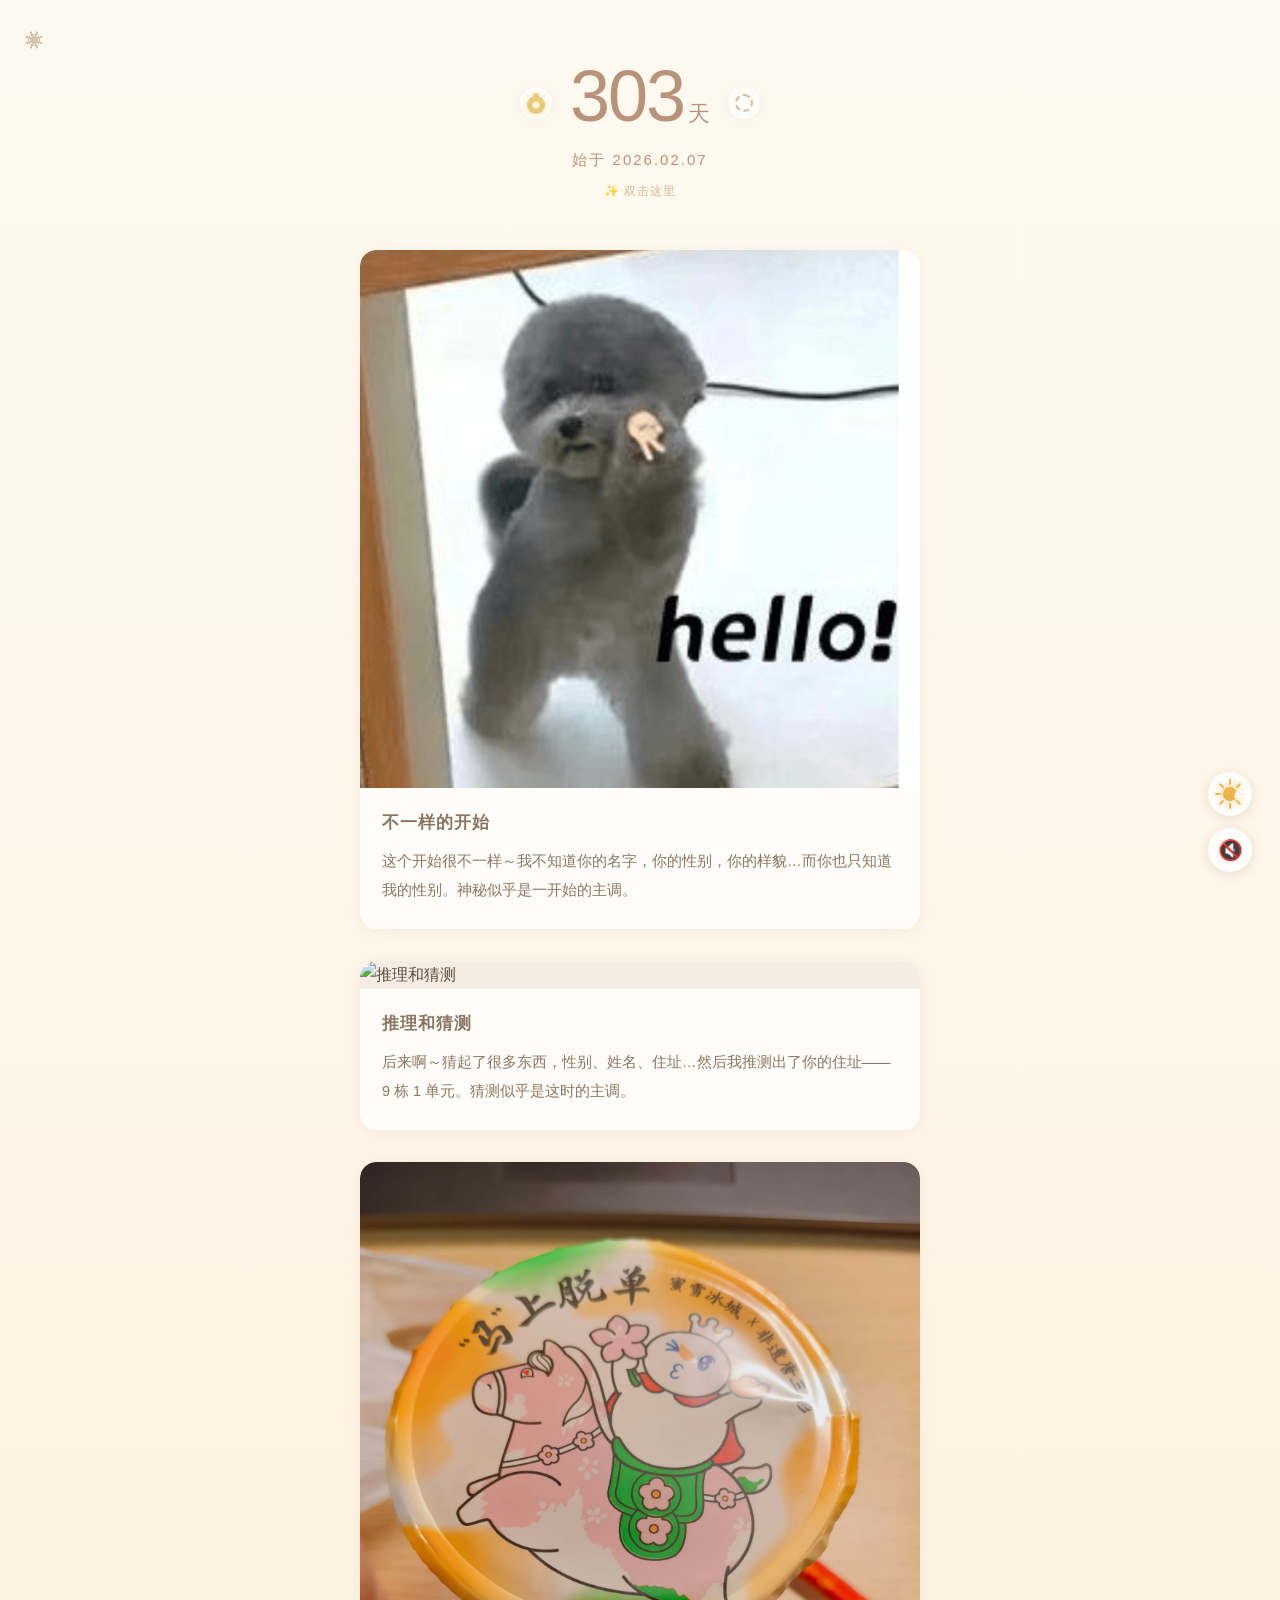
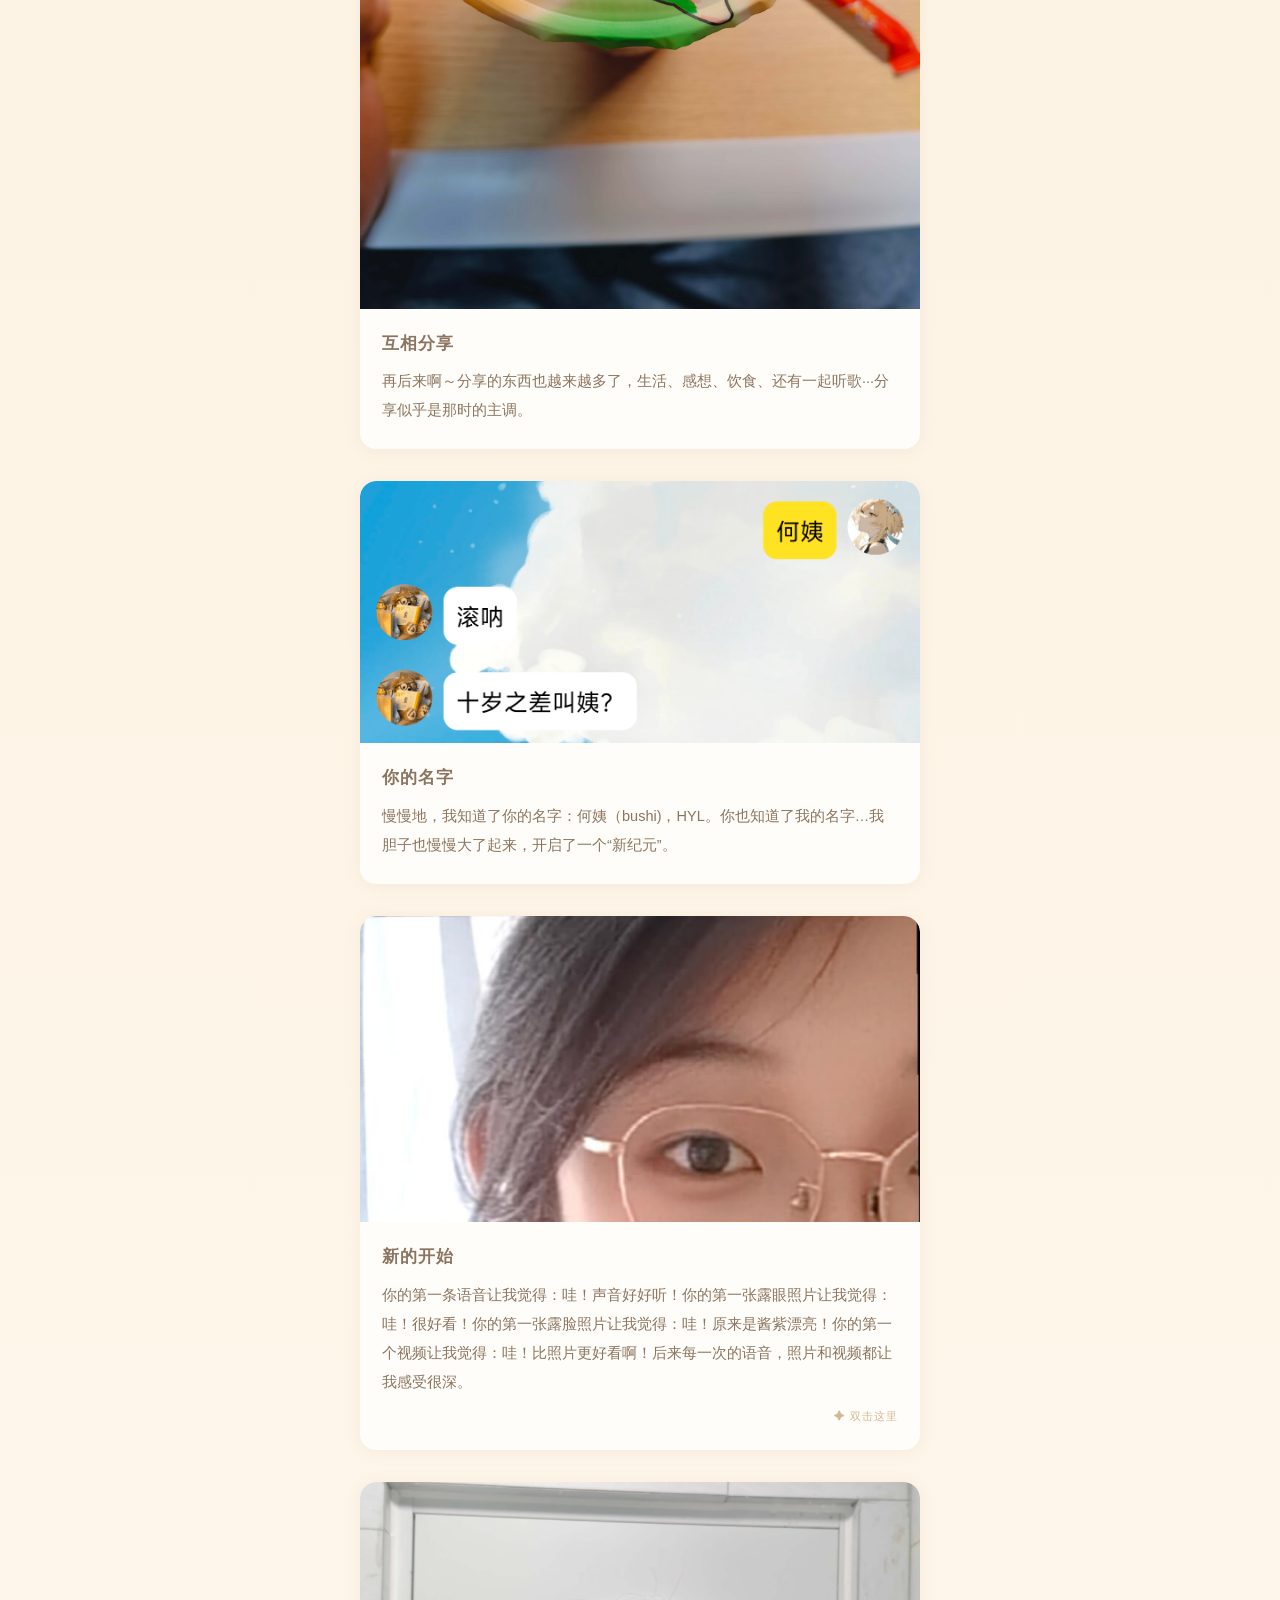
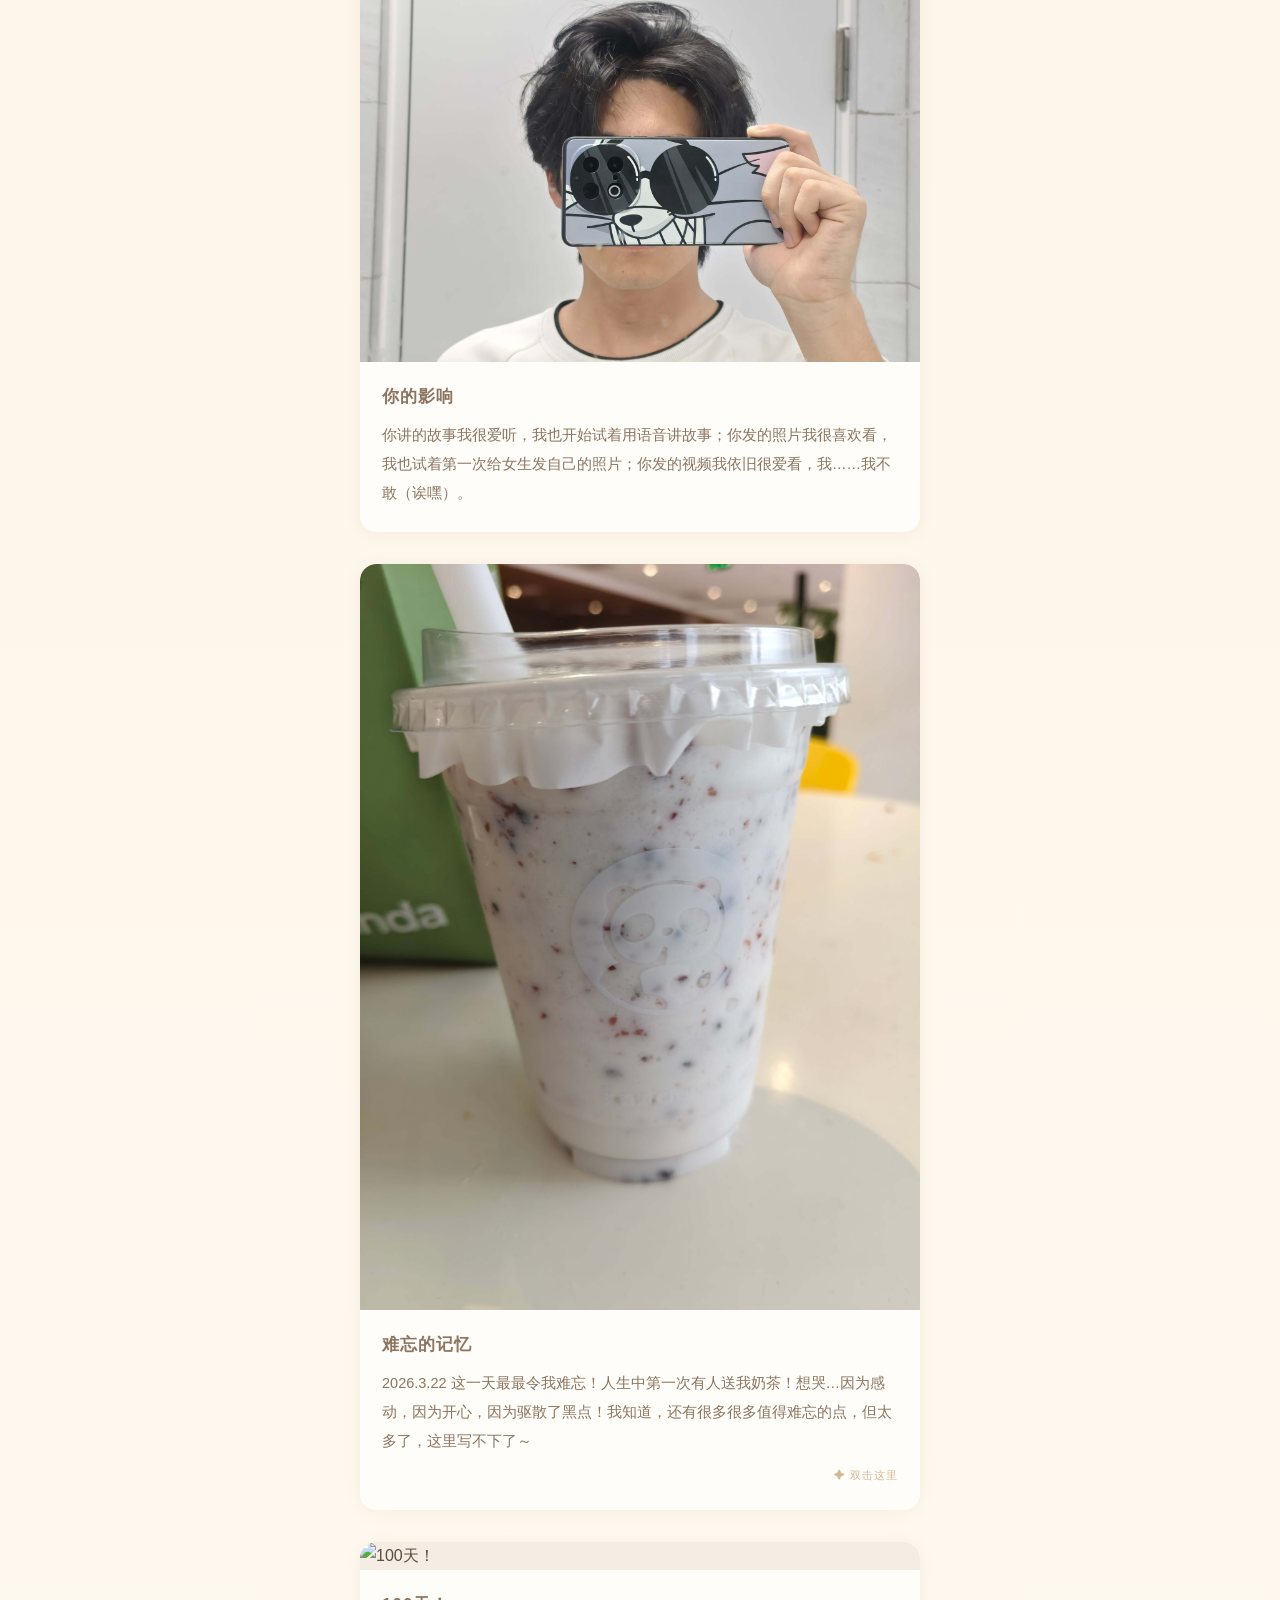
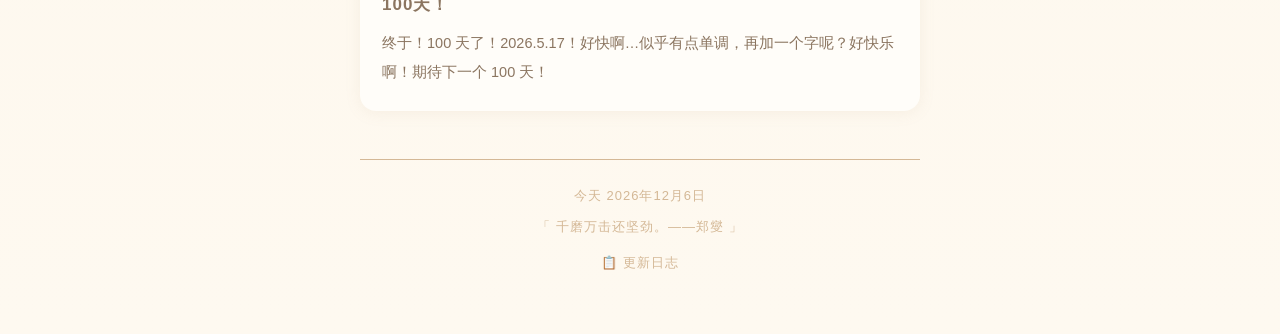
==== commit 926df594: "Update index.html" ====
--- a/index.html
+++ b/index.html
@@ -147,6 +147,7 @@
             <div class="changelog">
                 <p class="changelog-toggle" id="changelogToggle">📋 更新日志</p>
                 <div class="changelog-content" id="changelogContent">
+                    <p>v1.5 · 2026.05.22 — 将其成功部署到我的网域里了！</p>
                     <p>v1.4 · 2026.05.21 — 优化部分心情图标，新增若干心情图标（碎碎念：豆包就是个**，改了7次图标***都改不好，要不是DeepSeek服务器又忙碌了，谁**用豆包写代码啊）</p>
                     <p>v1.3 · 2026.05.20 — 新增创作者的话</p>
                     <p>v1.2 · 2026.05.18 — 新增疲惫、迷糊心情图标</p>
--- a/style.css
+++ b/style.css
@@ -992,17 +992,14 @@
     border-radius: 2px;
 }
 
-/* 遗憾 - 精致弧形缺口实心圆（优雅不粗暴） */
+/* 遗憾 - 实心圆，右上角1/4缺口 */
 .mood-yihan {
     position: relative;
-    width: 18px;
-    height: 18px;
+    width: 18px; height: 18px;
     background: #c0a890;
-    border: none;
     border-radius: 50%;
     box-shadow: 0 0 3px rgba(192, 168, 144, 0.3);
-    /* 核心：右上角柔和弧形大缺口，流畅不生硬 */
-    clip-path: path("M 18 2 A 16 16 0 0 0 2 18 L 18 18 Z");
+    clip-path: polygon(0% 0%, 70% 0%, 70% 30%, 100% 30%, 100% 100%, 0% 100%);
 }
 
 /* 第三行：空心型 + 自定义 */
@@ -1129,6 +1126,9 @@
     width: 28px;
     height: 28px;
     flex-shrink: 0;
+    display: flex;
+    align-items: center;
+    justify-content: center;
 }
 
 .mood-item span {
@@ -1137,18 +1137,17 @@
     letter-spacing: 1px;
 }
 
-/* 弹窗内的图标复用（11个） */
 .mood-item .mood-yuyue { width: 22px; height: 22px; }
-.mood-item .mood-youxian { width: 20px; height: 18px; }
-.mood-item .mood-qidai { width: 20px; height: 20px; }
+.mood-item .mood-youxian { width: 20px; height: 22px; }
+.mood-item .mood-qidai { width: 20px; height: 22px; }
 .mood-item .mood-ziyou { width: 22px; height: 22px; }
-.mood-item .mood-beishang { width: 20px; height: 18px; }
-.mood-item .mood-gudu { width: 20px; height: 20px; }
-.mood-item .mood-fennu { width: 20px; height: 18px; }
-.mood-item .mood-yihan { width: 20px; height: 20px; }
-.mood-item .mood-wuliao { width: 20px; height: 20px; }
-.mood-item .mood-kongxu { width: 22px; height: 16px; }
-.mood-item .mood-fadian { width: 20px; height: 20px; }
+.mood-item .mood-beishang { width: 20px; height: 22px; }
+.mood-item .mood-gudu { width: 20px; height: 22px; }
+.mood-item .mood-fennu { width: 20px; height: 22px; }
+.mood-item .mood-yihan { width: 20px; height: 22px; }
+.mood-item .mood-wuliao { width: 20px; height: 22px; }
+.mood-item .mood-kongxu { width: 22px; height: 22px; }
+.mood-item .mood-fadian { width: 20px; height: 22px; }
 
                         /* ========== 更新日志 ========== */
 .changelog {
@@ -1263,3 +1262,21 @@
             transparent 345deg, transparent 360deg
         );
 }
+
+/* 弹窗图标强制对齐 */
+.mood-item .mood-icon {
+    width: 24px !important;
+    height: 24px !important;
+    min-height: 24px !important;
+    flex-shrink: 0;
+}
+
+/* 弹窗内空虚图标修复 */
+.mood-item .mood-kongxu {
+    width: 22px !important;
+    height: 14px !important;
+    border: 2px solid #c0b8a8;
+    border-radius: 50%;
+    background: transparent;
+    box-shadow: 0 0 3px rgba(192, 184, 168, 0.3);
+}
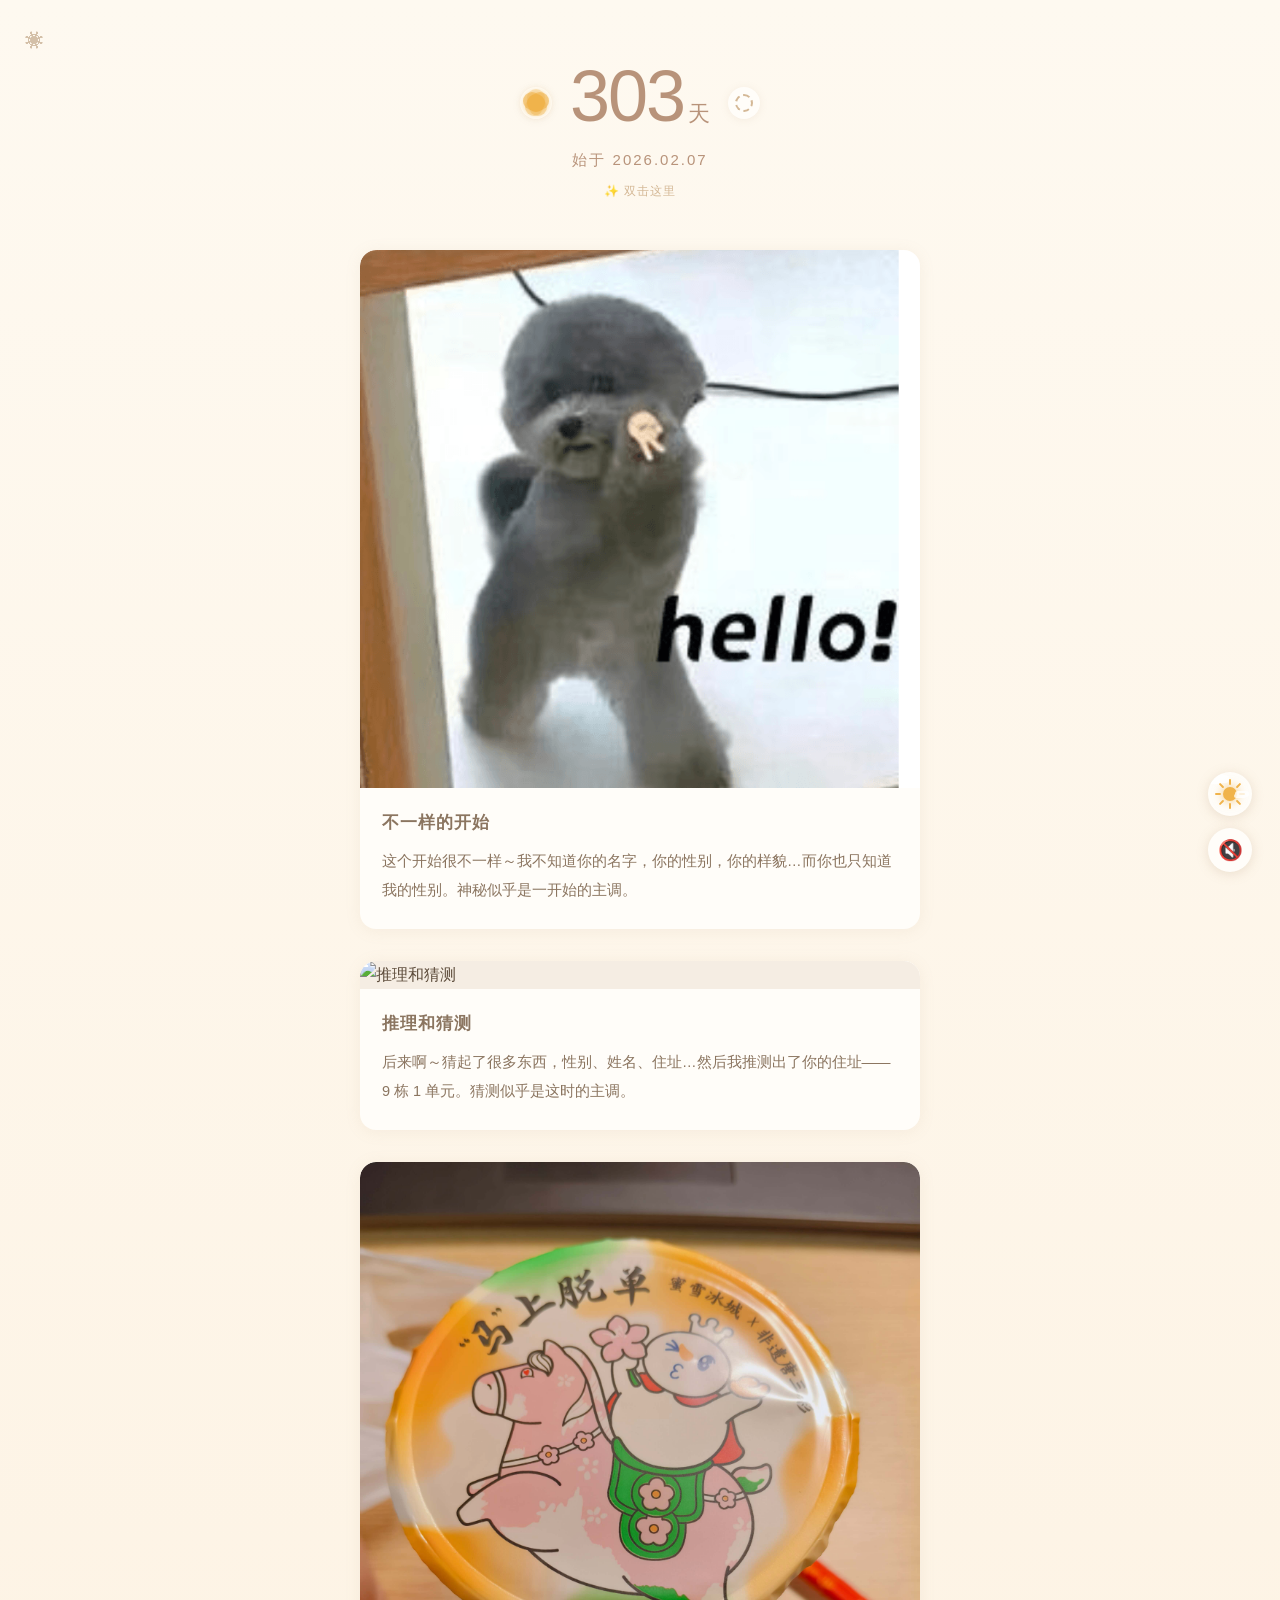
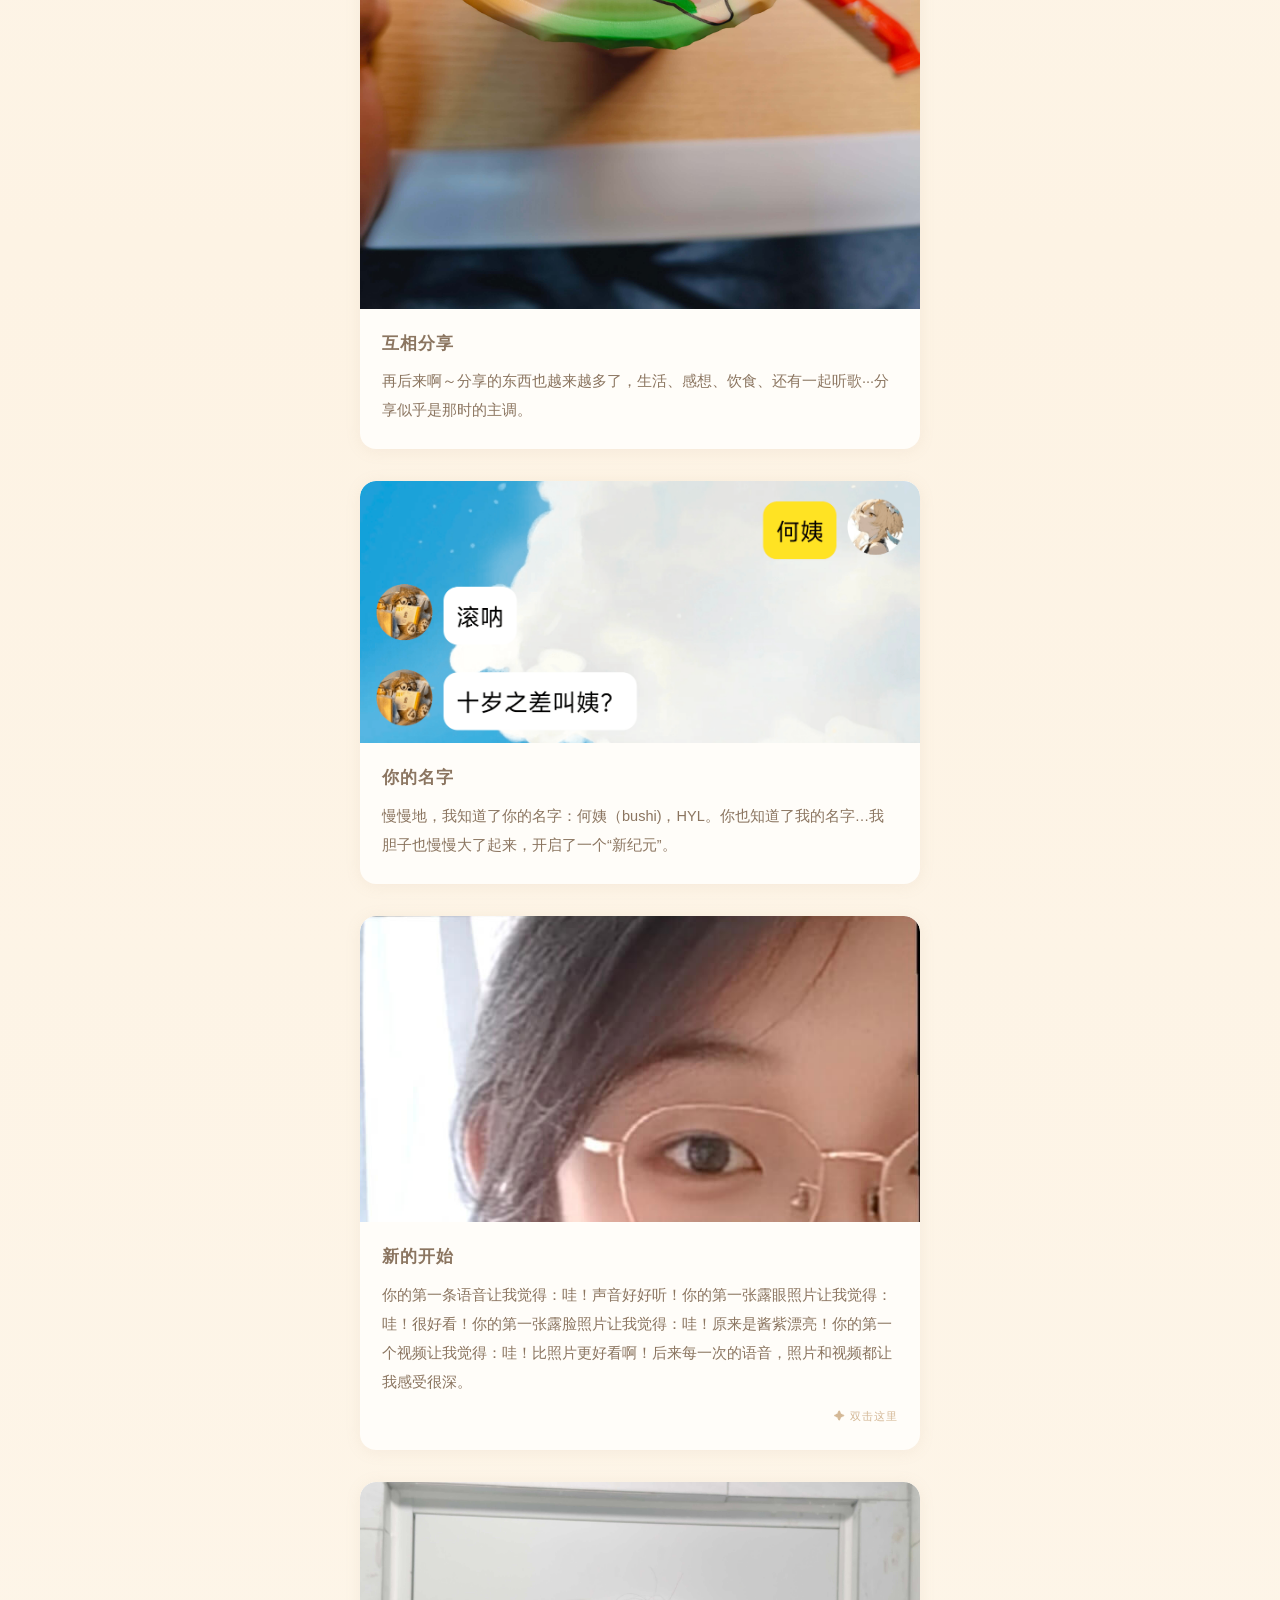
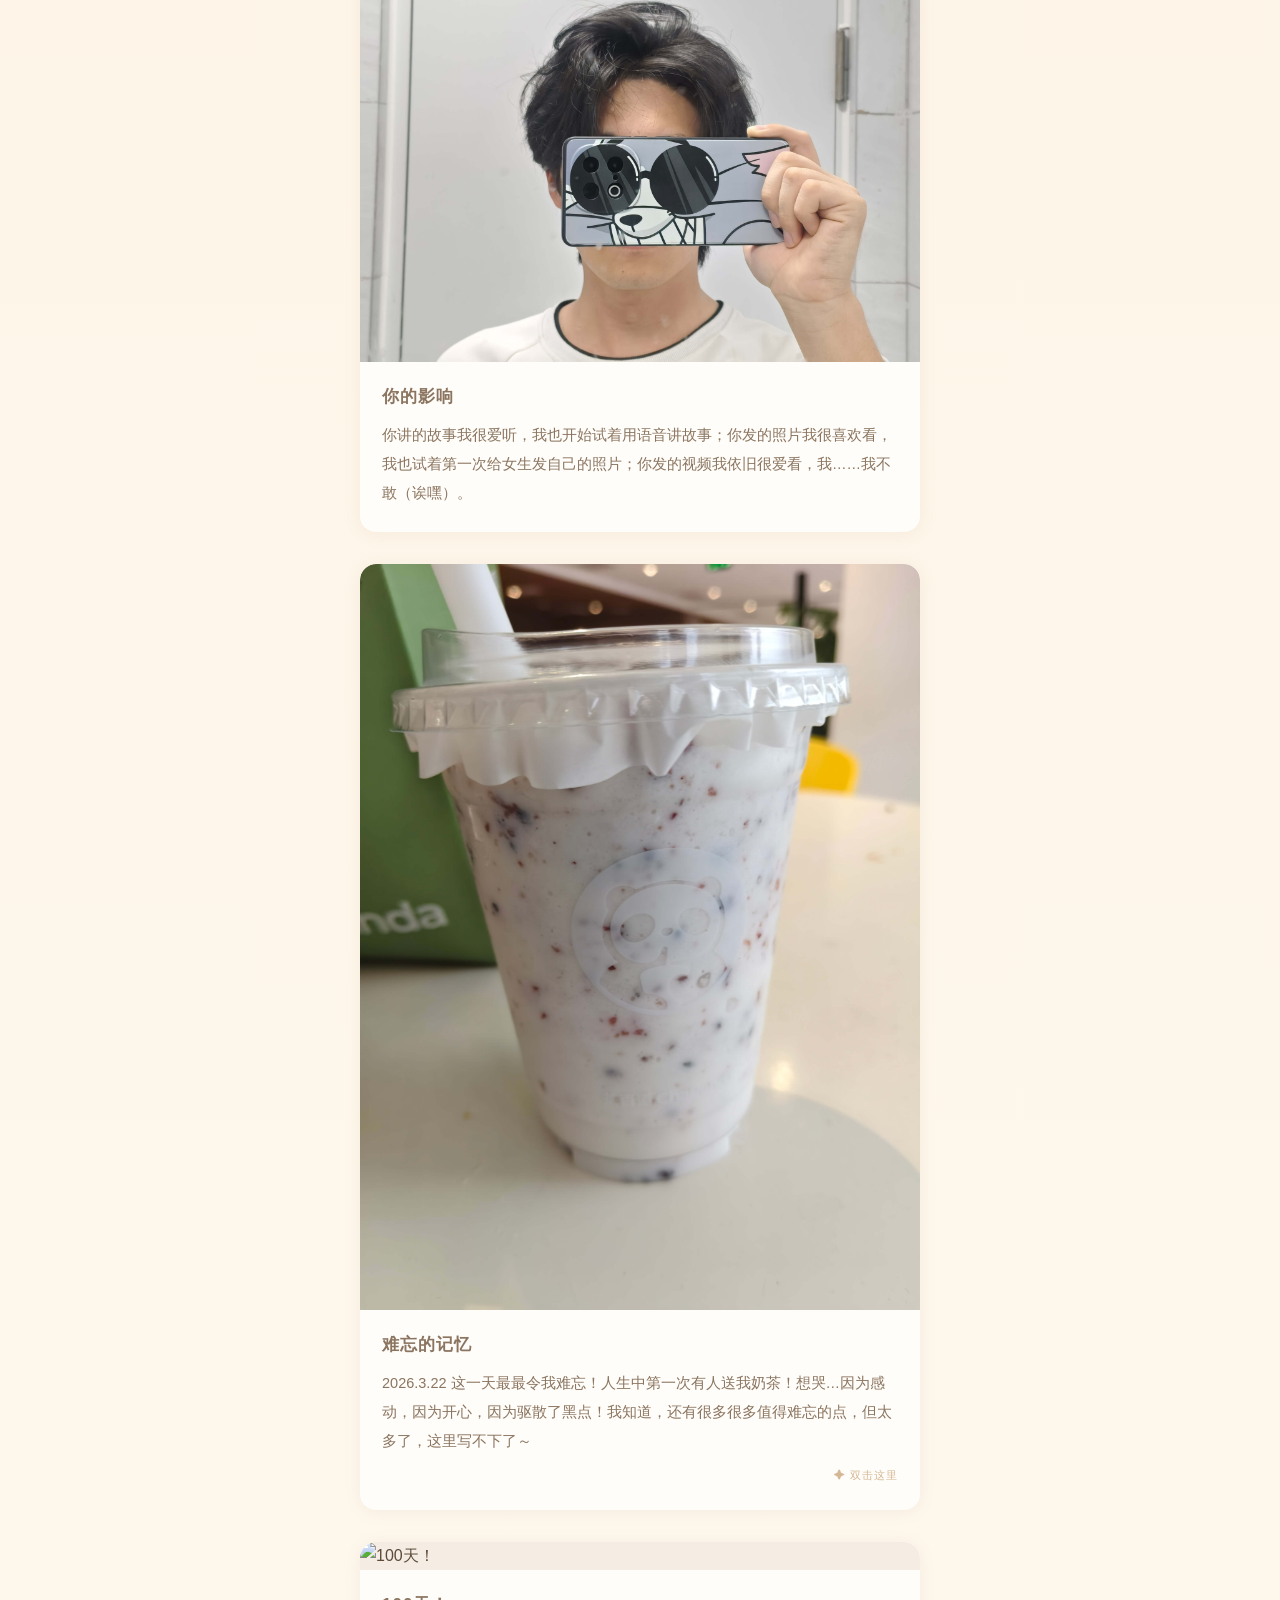
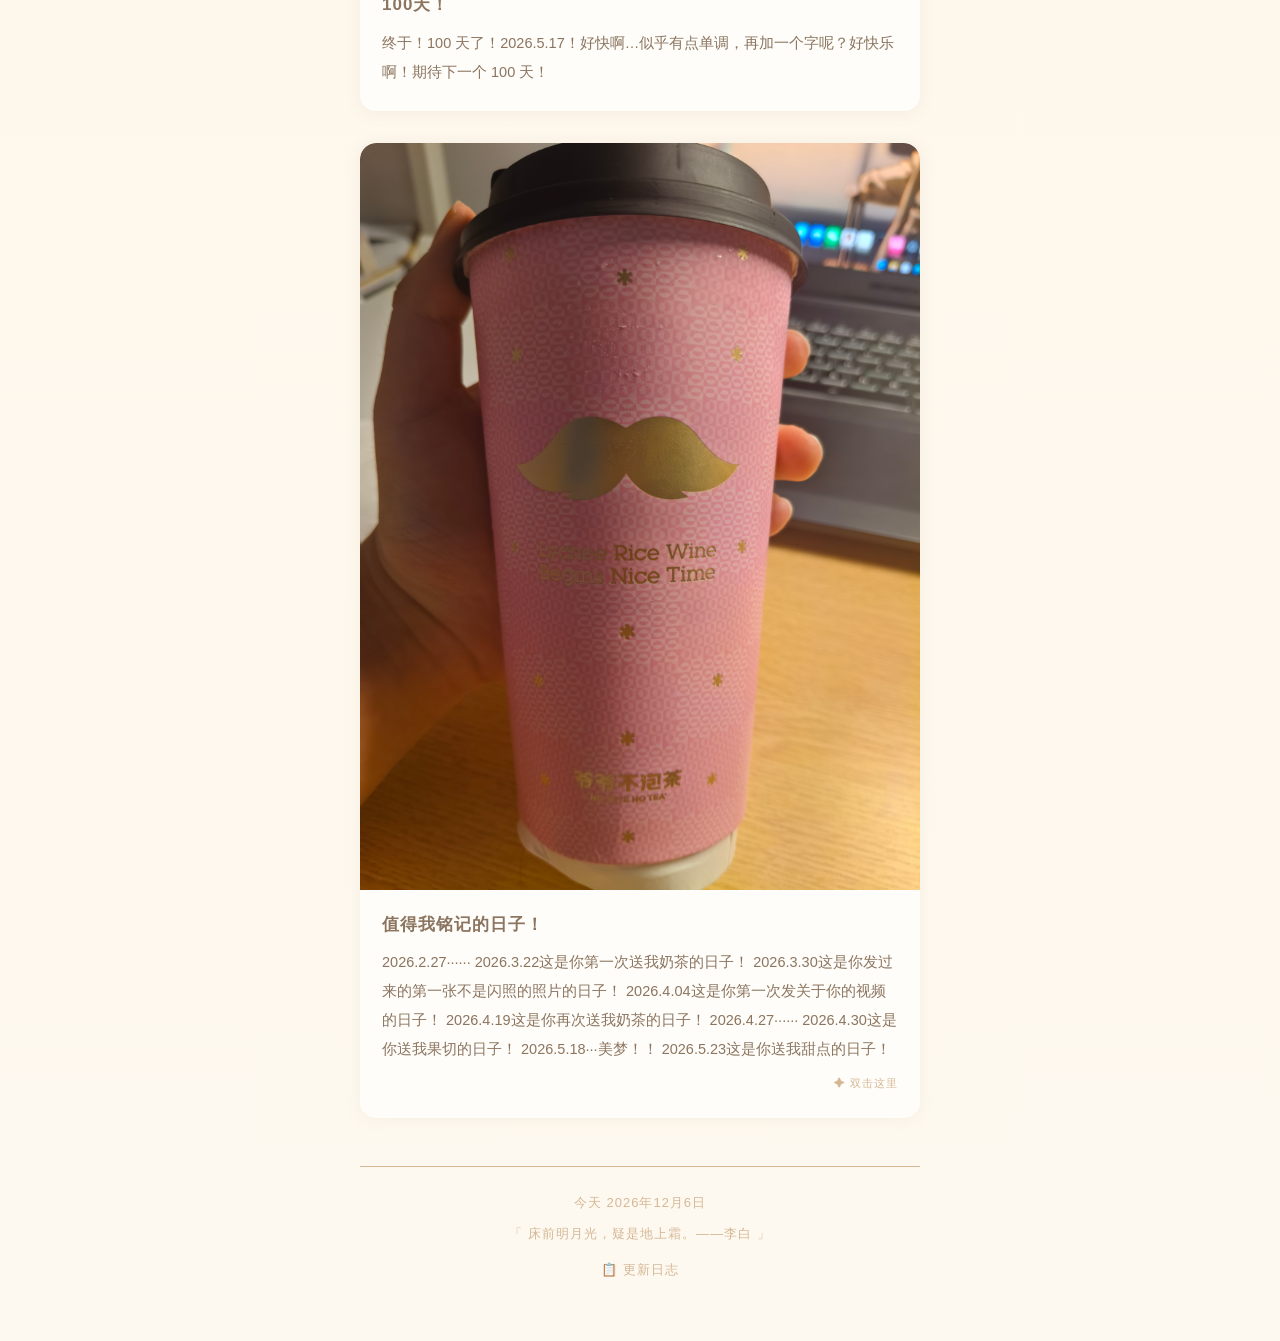
==== commit 481fb54d: "Update index.html" ====
--- a/index.html
+++ b/index.html
@@ -202,6 +202,7 @@
             let hintHTML = '';
             if (index === 4) hintHTML = '<p class="card-hint">✦ 双击这里</p>';
             if (index === 6) hintHTML = '<p class="card-hint">✦ 双击这里</p>';
+            if (index === 8) hintHTML = '<p class="card-hint">✦ 双击这里</p>';
             cardEl.innerHTML = `
                 <div class="card-image" onclick="openLightbox('images/${card.image}')">
                     <img src="images/${card.image}" alt="${card.title || '图片' + (index + 1)}" loading="lazy">
@@ -213,6 +214,7 @@
                 </div>`;
             if (index === 4) cardEl.addEventListener('dblclick', e => { e.preventDefault(); openAlbum(); });
             if (index === 6) cardEl.addEventListener('dblclick', e => { e.preventDefault(); openSingleImage('images/album/secret.jpg'); });
+            if (index === 8) cardEl.addEventListener('dblclick', e => { e.preventDefault(); openSingleImage('images/album/secret2.jpg'); });
             container.appendChild(cardEl);
         });
 
--- a/style.css
+++ b/style.css
@@ -1012,13 +1012,23 @@
     box-shadow: 0 0 3px rgba(176, 160, 144, 0.3);
 }
 
-/* 空虚 - 横向拉伸的空心椭圆 */
+/* 空虚 - 空心椭圆 + 内部虚线 */
 .mood-kongxu {
-    width: 22px; height: 14px;
+    position: relative;
+    width: 22px; height: 16px;
     border: 2px solid #c0b8a8;
     border-radius: 50%;
     background: transparent;
     box-shadow: 0 0 3px rgba(192, 184, 168, 0.3);
+}
+.mood-kongxu::after {
+    content: '';
+    position: absolute;
+    top: 50%; left: 50%;
+    transform: translate(-50%, -50%);
+    width: 10px; height: 10px;
+    border: 1.5px dashed #c0b8a8;
+    border-radius: 50%;
 }
 
 /* 发癫 - 圆形底座 + 内部交叉折线 */
@@ -1059,6 +1069,7 @@
 body.night-mode .mood-yihan { border-color: #8880a0; }
 body.night-mode .mood-wuliao { border-color: #8880a0; }
 body.night-mode .mood-kongxu { border-color: #8880a0; }
+body.night-mode .mood-kongxu::after { border-color: #8880a0; }
 body.night-mode .mood-fadian { border-color: #9088a0; }
 body.night-mode .mood-fadian::before { border-color: #9088a0; }
 body.night-mode .mood-fadian::after { border-color: #9088a0; }
@@ -1146,7 +1157,7 @@
 .mood-item .mood-fennu { width: 20px; height: 22px; }
 .mood-item .mood-yihan { width: 20px; height: 22px; }
 .mood-item .mood-wuliao { width: 20px; height: 22px; }
-.mood-item .mood-kongxu { width: 22px; height: 22px; }
+.mood-item .mood-kongxu { width: 22px; height: 18px; }
 .mood-item .mood-fadian { width: 20px; height: 22px; }
 
                         /* ========== 更新日志 ========== */
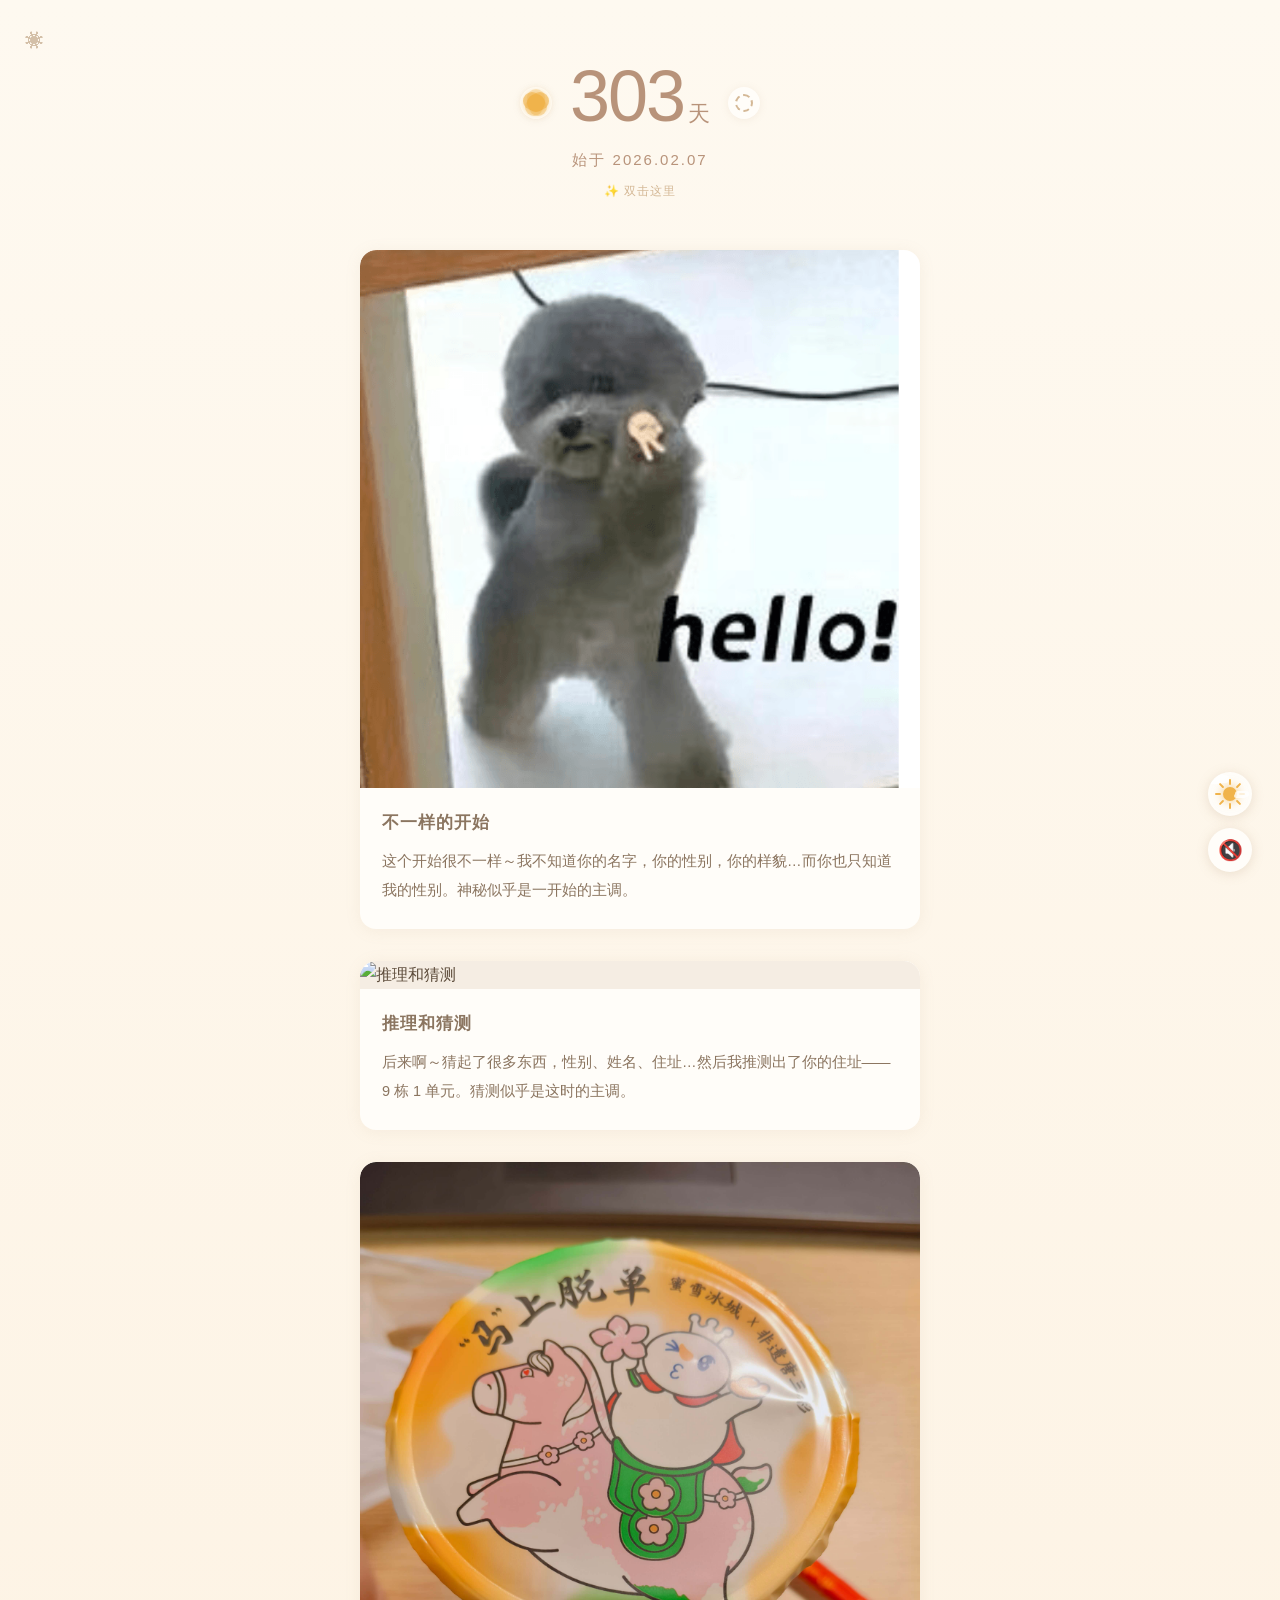
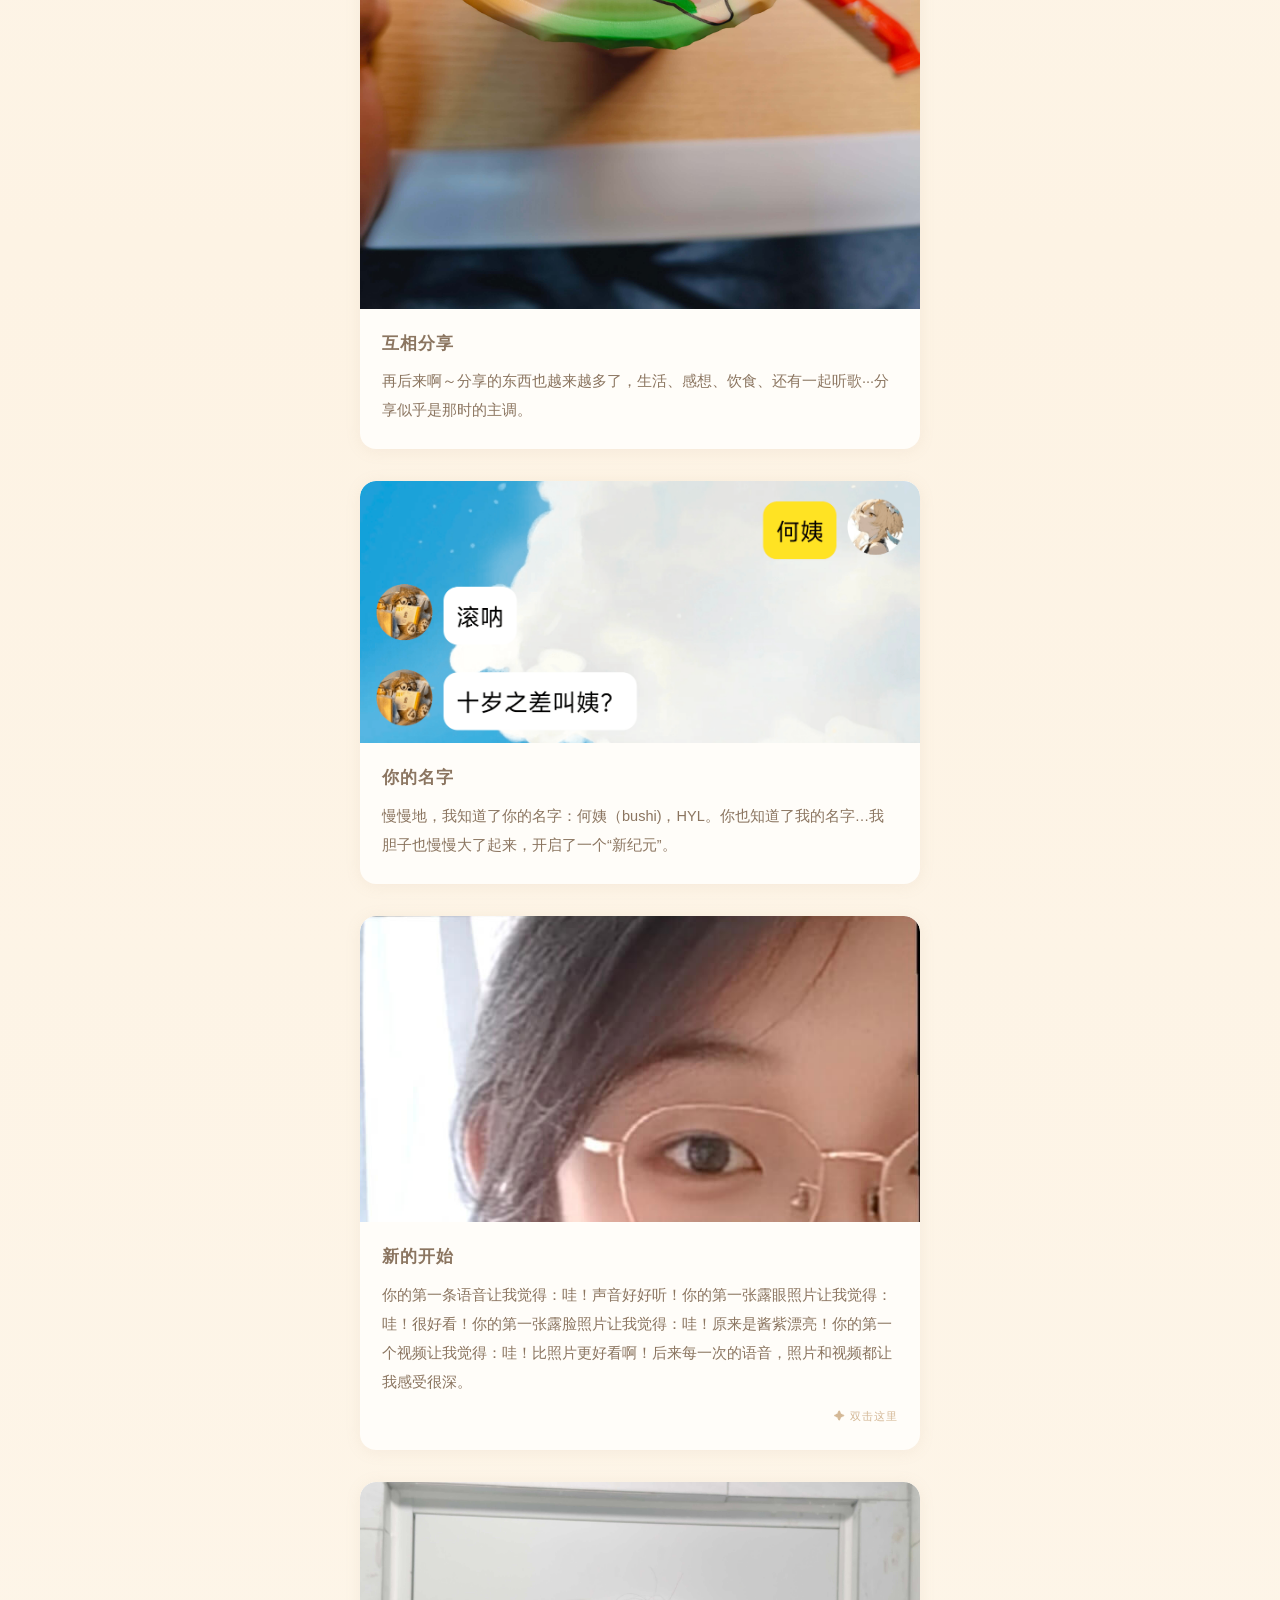
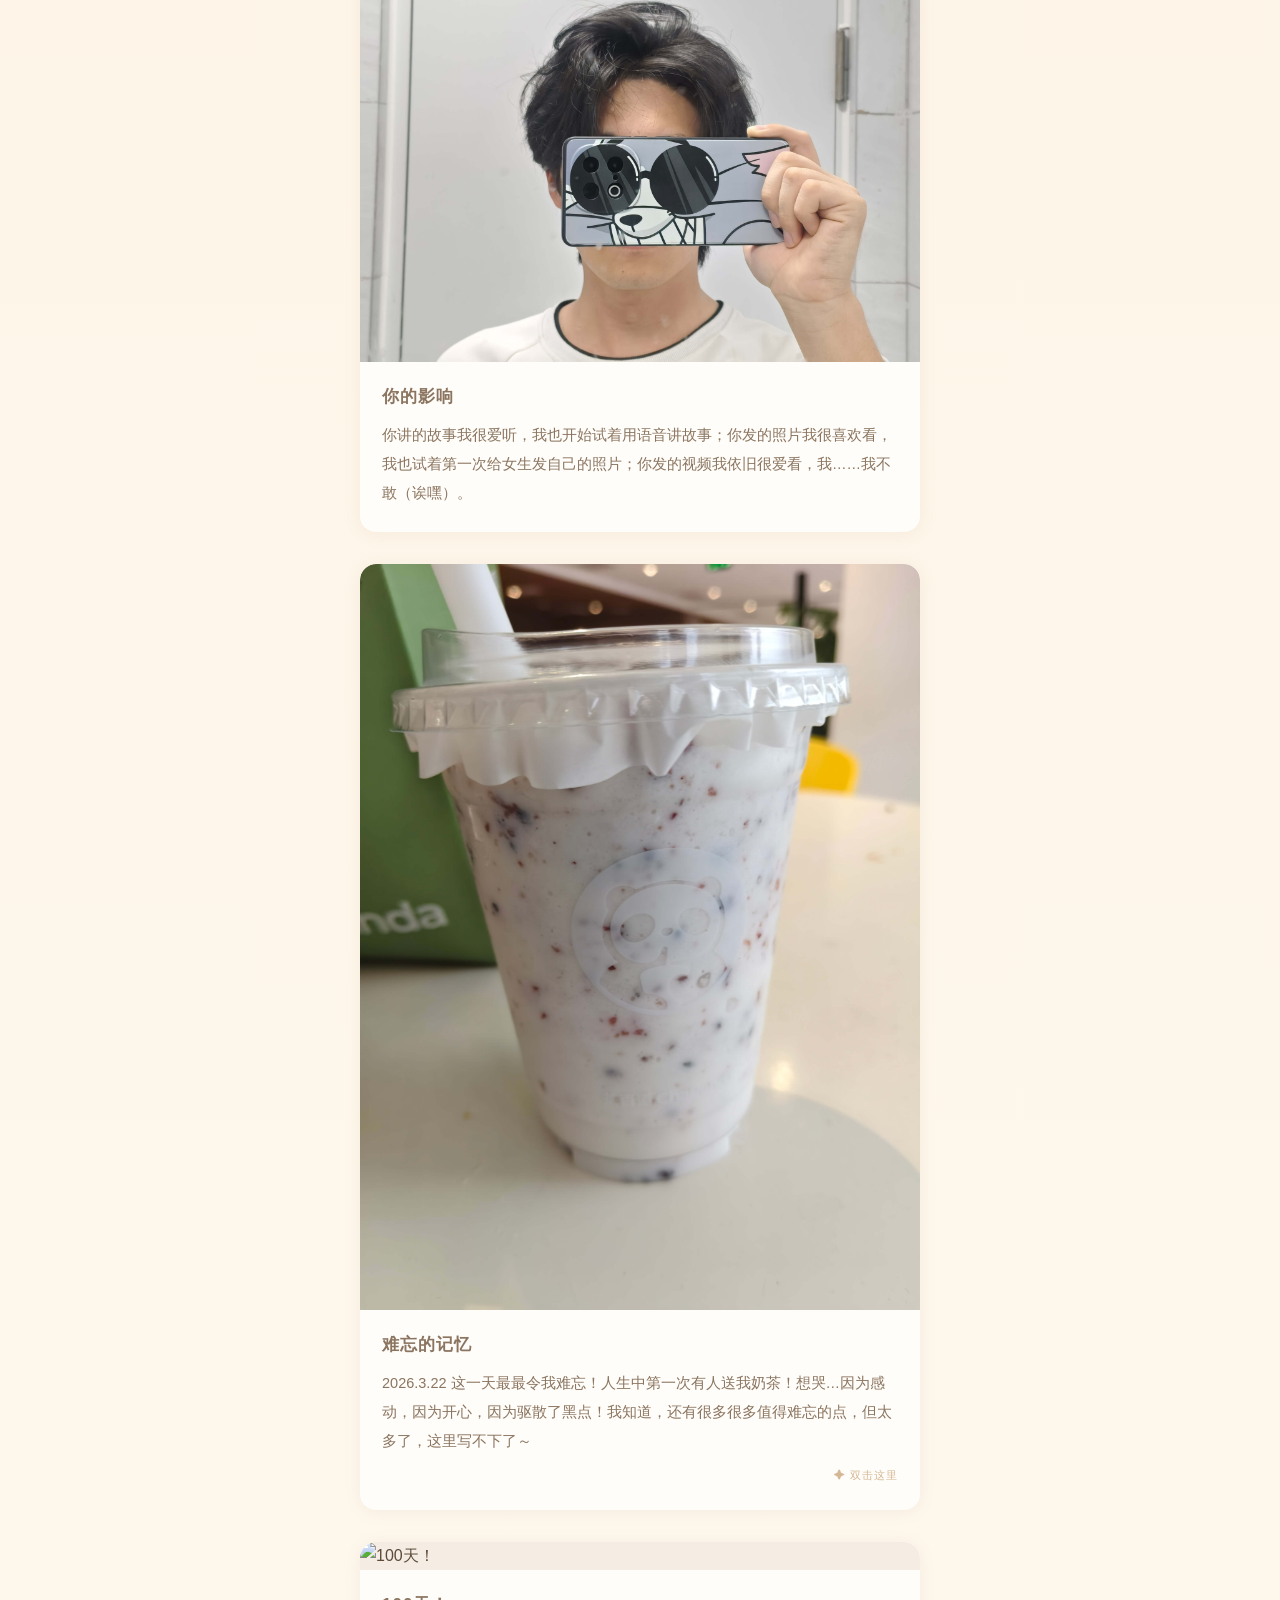
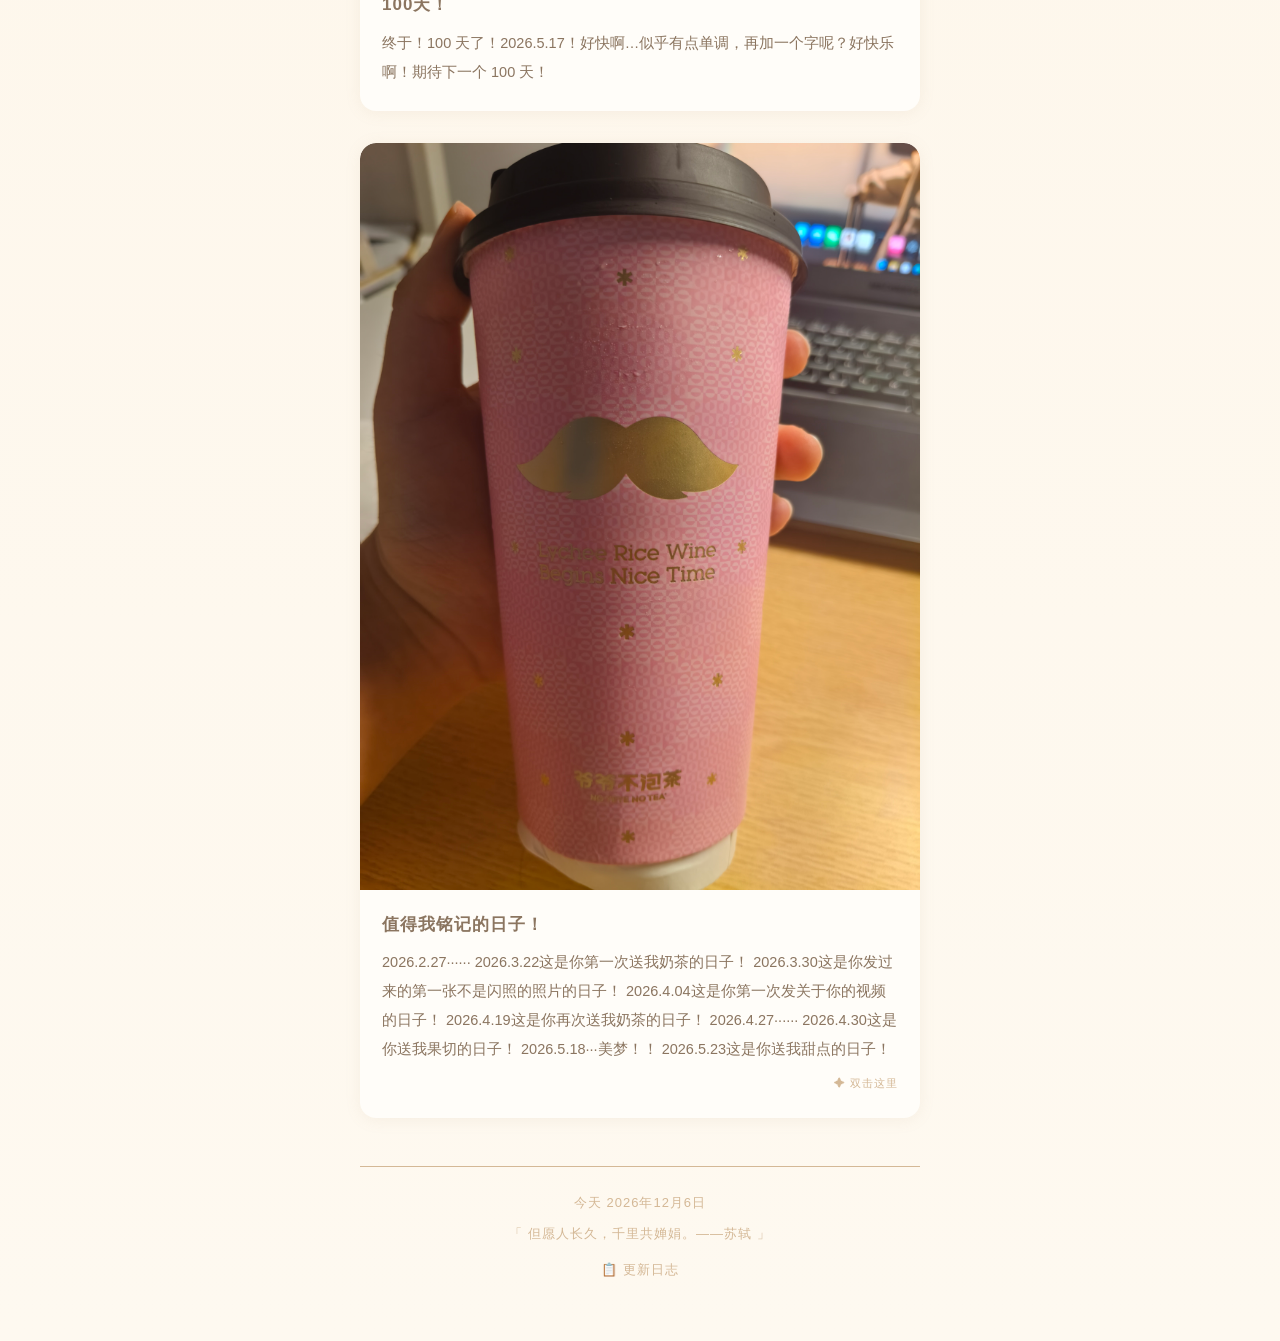
==== commit e1c40524: "Update index.html" ====
--- a/index.html
+++ b/index.html
@@ -214,7 +214,7 @@
                 </div>`;
             if (index === 4) cardEl.addEventListener('dblclick', e => { e.preventDefault(); openAlbum(); });
             if (index === 6) cardEl.addEventListener('dblclick', e => { e.preventDefault(); openSingleImage('images/album/secret.jpg'); });
-            if (index === 8) cardEl.addEventListener('dblclick', e => { e.preventDefault(); openSingleImage('images/album/secret2.jpg'); });
+            if (index === 8) cardEl.addEventListener('dblclick', e => { e.preventDefault(); openAlbum2(); });
             container.appendChild(cardEl);
         });
 
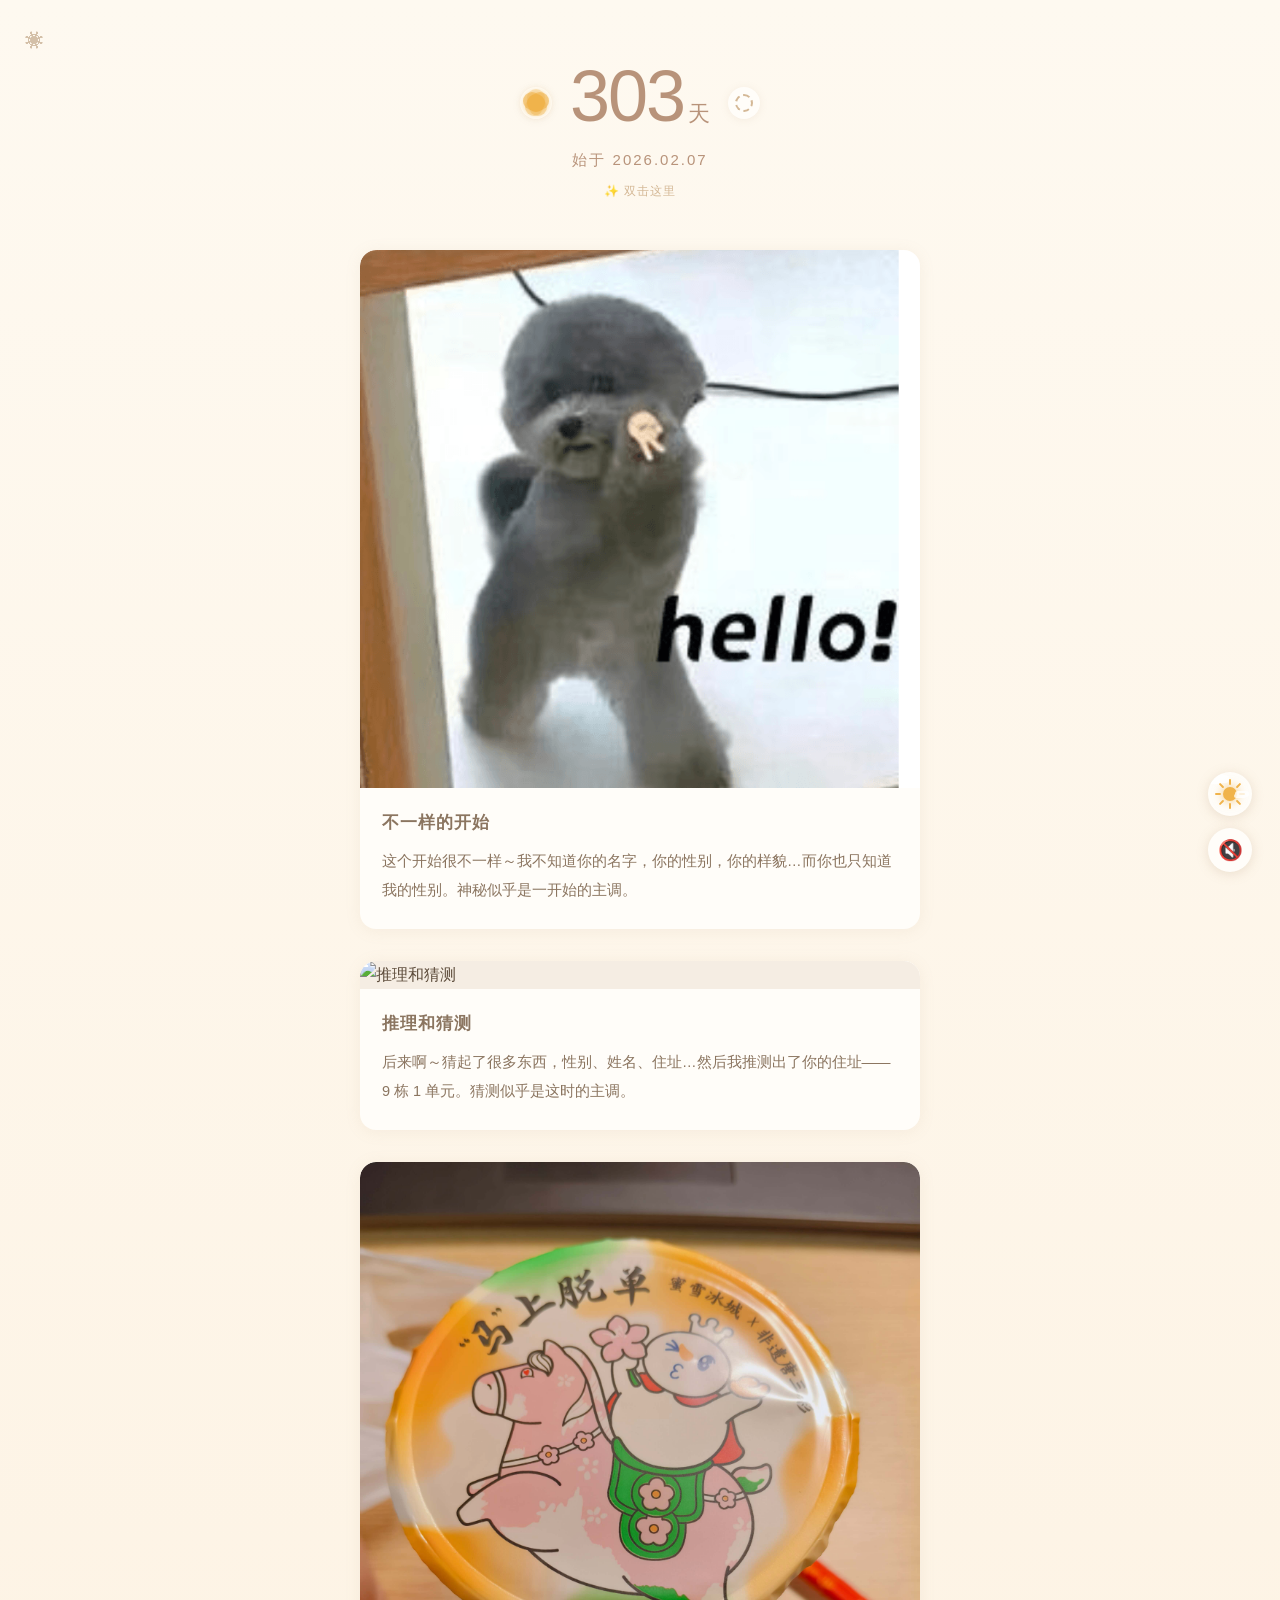
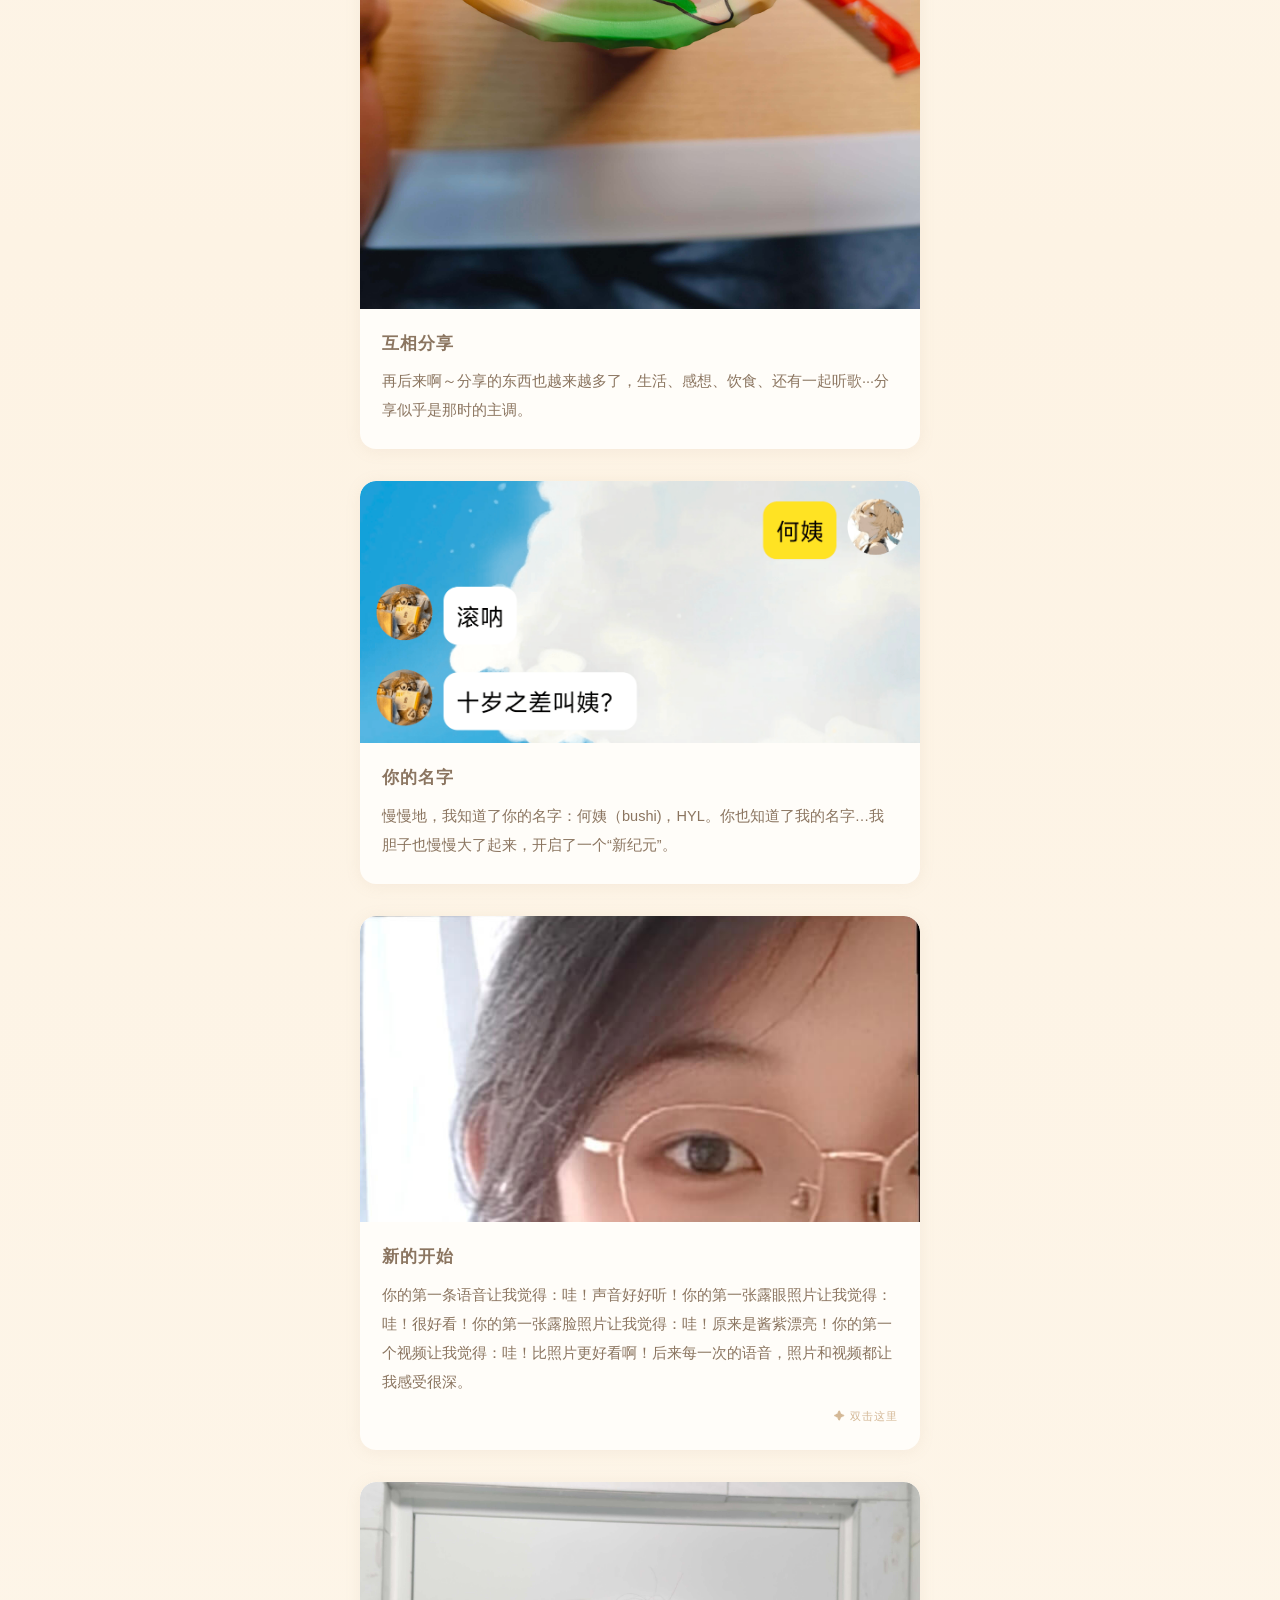
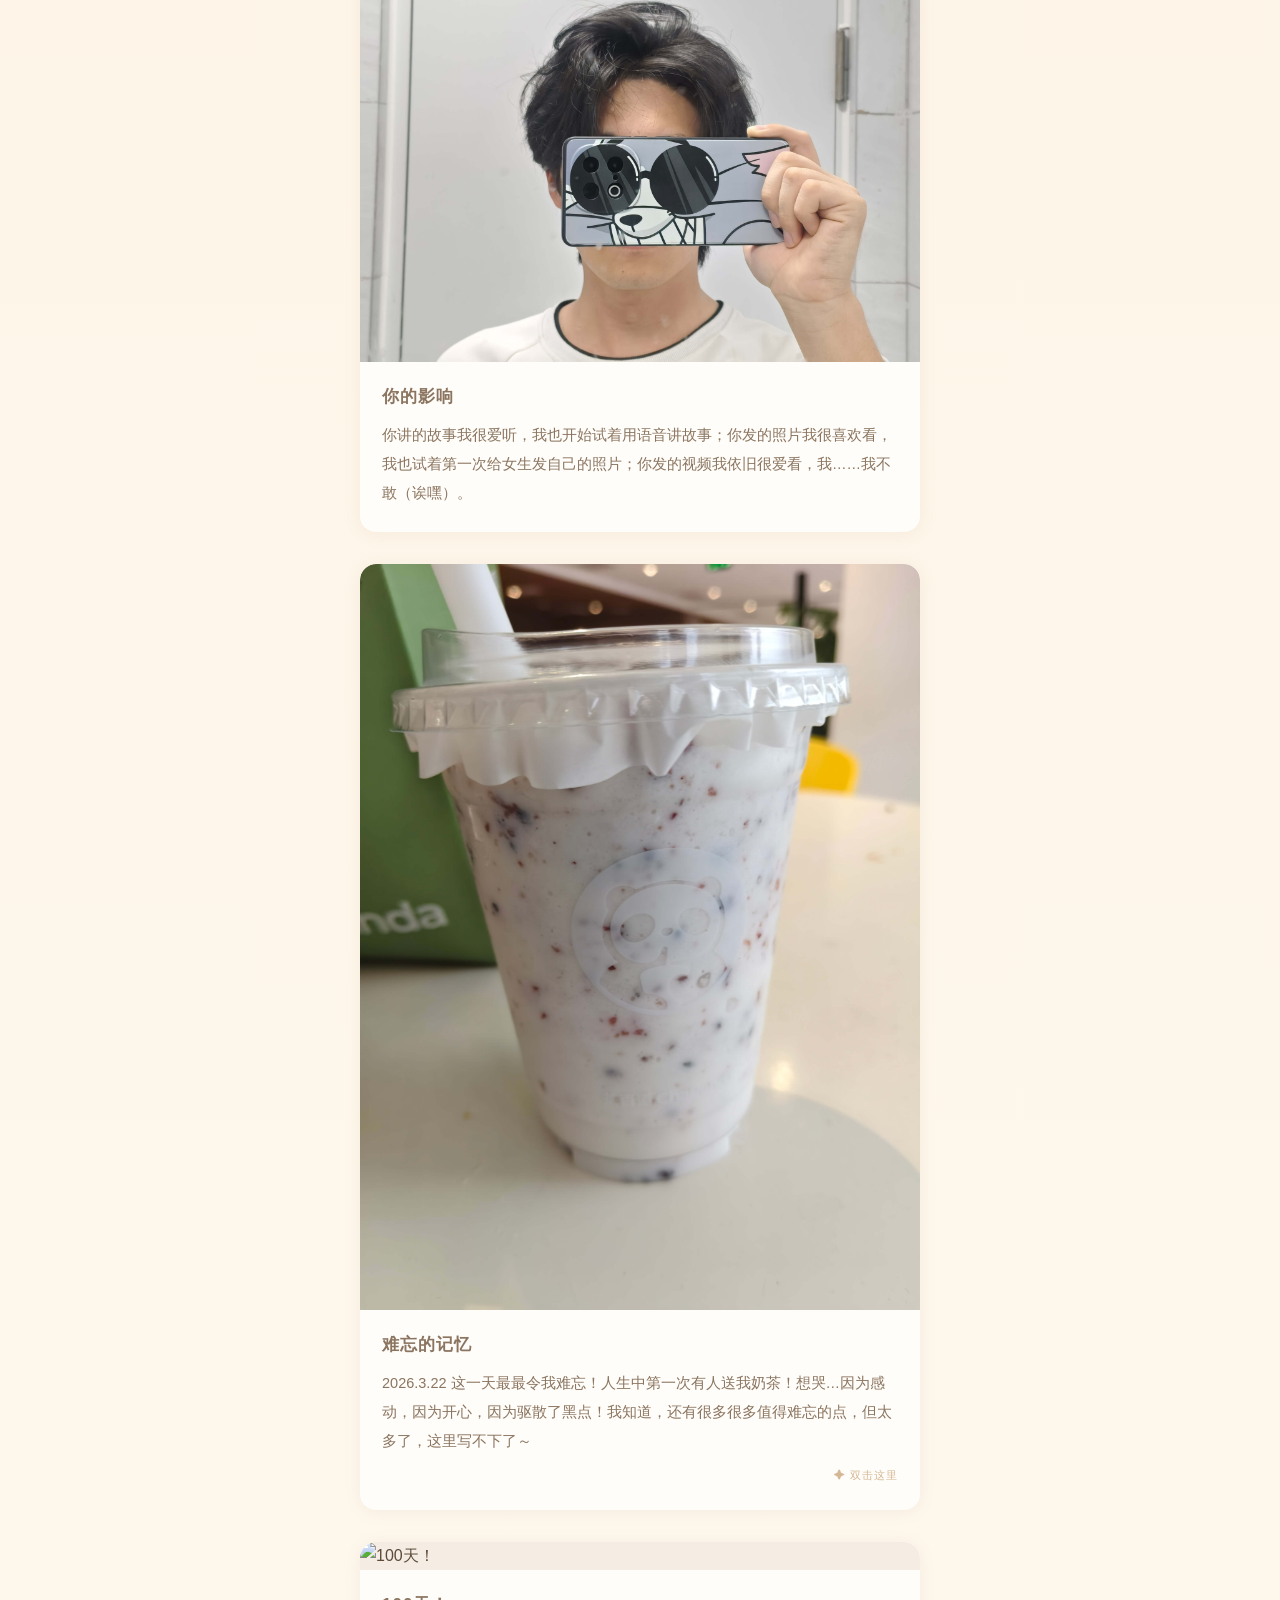
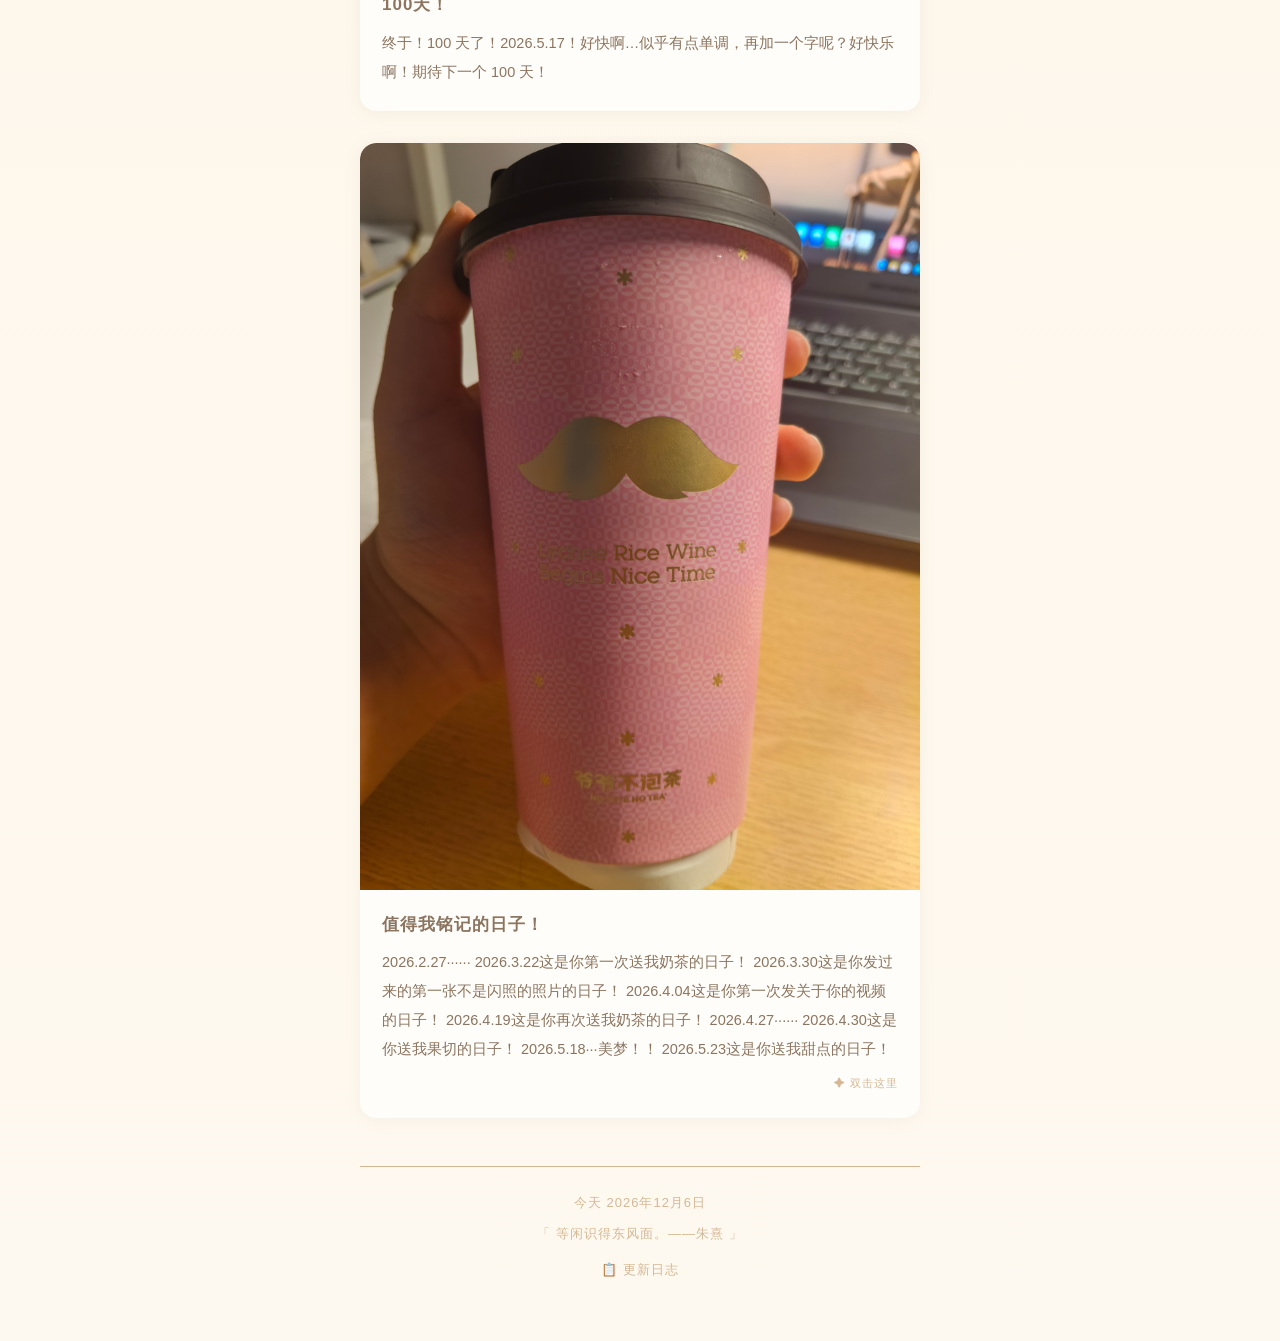
==== commit f1c395d2: "Update index.html" ====
--- a/index.html
+++ b/index.html
@@ -232,9 +232,27 @@
             });
             overlay.style.display = 'flex'; document.body.style.overflow = 'hidden';
         }
-        document.getElementById('albumOverlay').addEventListener('click', function(e) {
-            if (e.target === this || e.target.className === 'album-close') { this.style.display = 'none'; document.body.style.overflow = ''; const v = this.querySelector('video'); if (v) v.pause(); }
+                document.getElementById('albumOverlay').addEventListener('click', function(e) {
+            if (e.target === this || e.target.className === 'album-close') {
+                this.style.display = 'none';
+                document.body.style.overflow = '';
+                this.querySelector('.album-video').style.display = 'block';
+                const v = this.querySelector('video');
+                if (v) v.pause();
+            }
         });
+                function openAlbum2() {
+            const overlay = document.getElementById('albumOverlay');
+            overlay.querySelector('.album-grid').innerHTML = '';
+            overlay.querySelector('.album-video').style.display = 'none';
+            ['a13.jpg','a14.jpg'].forEach(photo => {
+                const img = document.createElement('img');
+                img.src = 'images/album/' + photo; img.alt = '相册照片'; img.loading = 'lazy';
+                img.onclick = () => openLightbox('images/album/' + photo);
+                overlay.querySelector('.album-grid').appendChild(img);
+            });
+            overlay.style.display = 'flex'; document.body.style.overflow = 'hidden';
+        }
 
         function openSingleImage(src) {
             const overlay = document.createElement('div'); overlay.className = 'single-image-overlay';
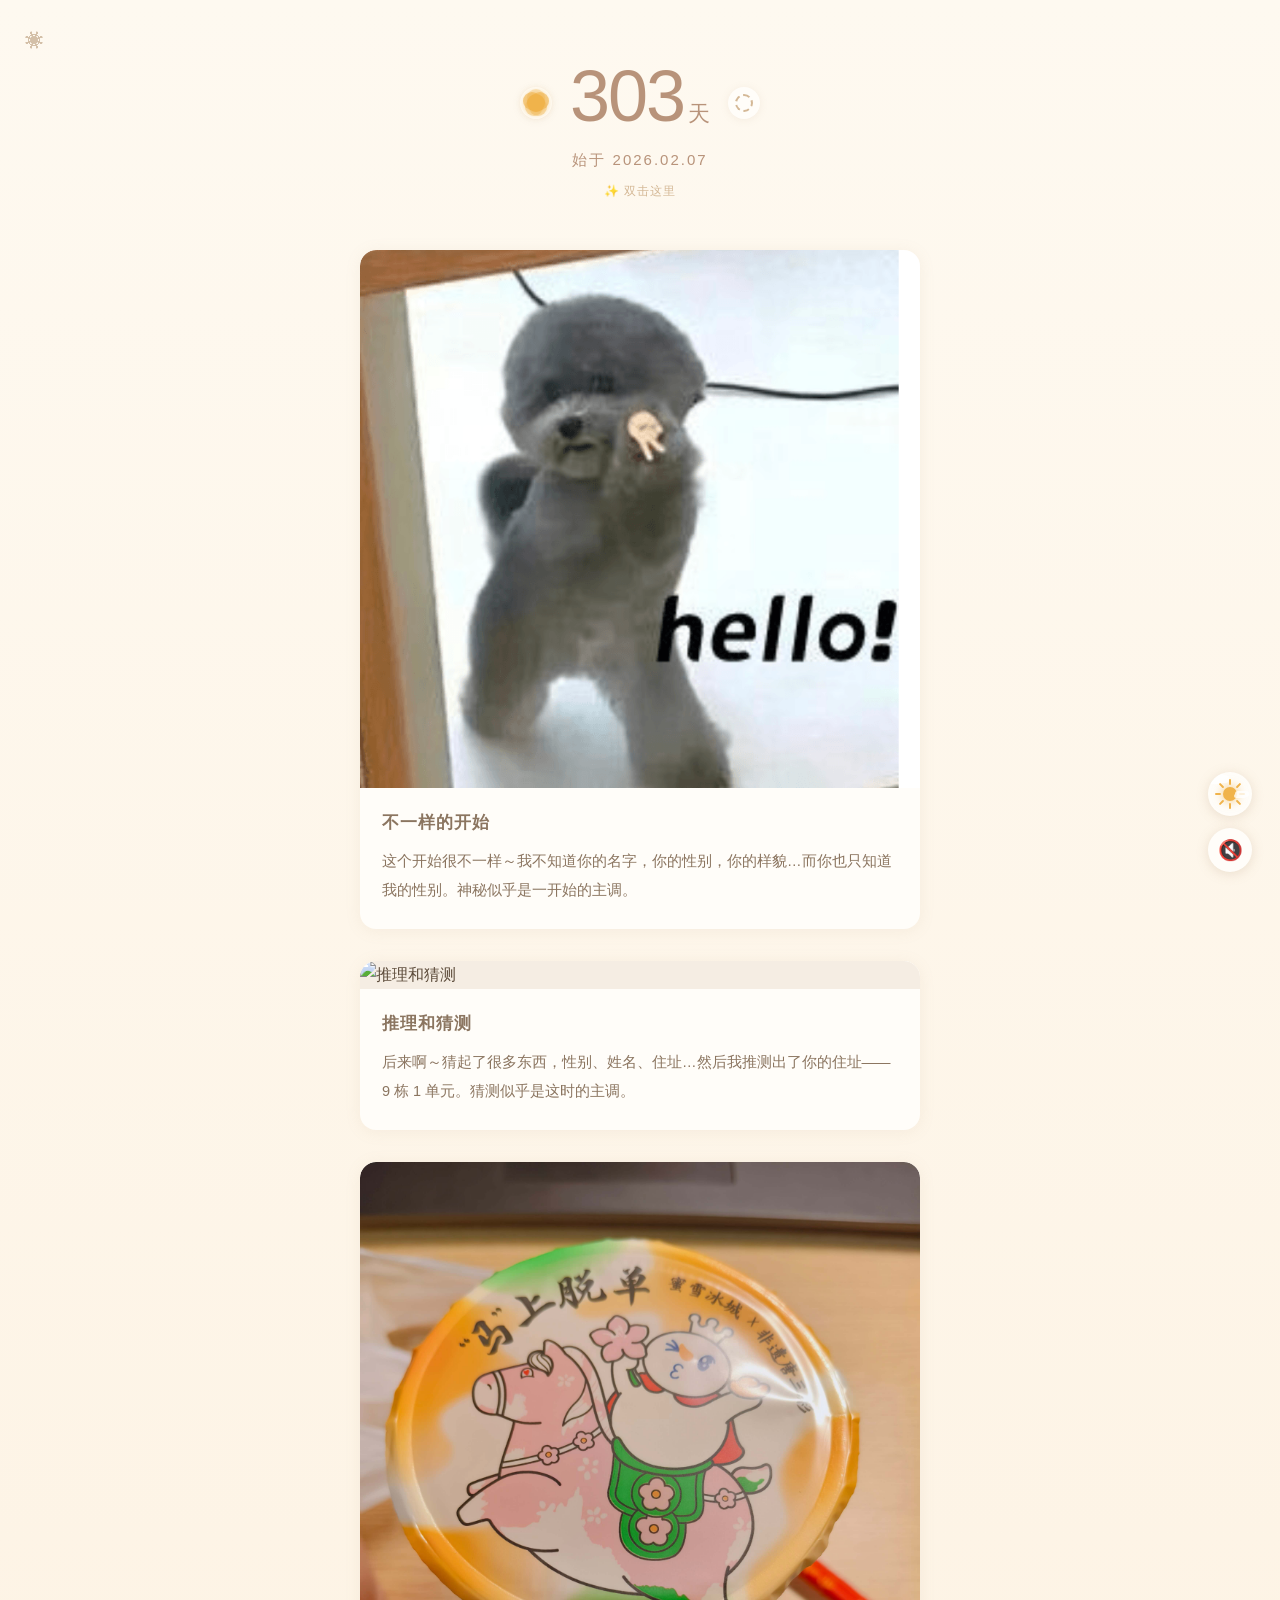
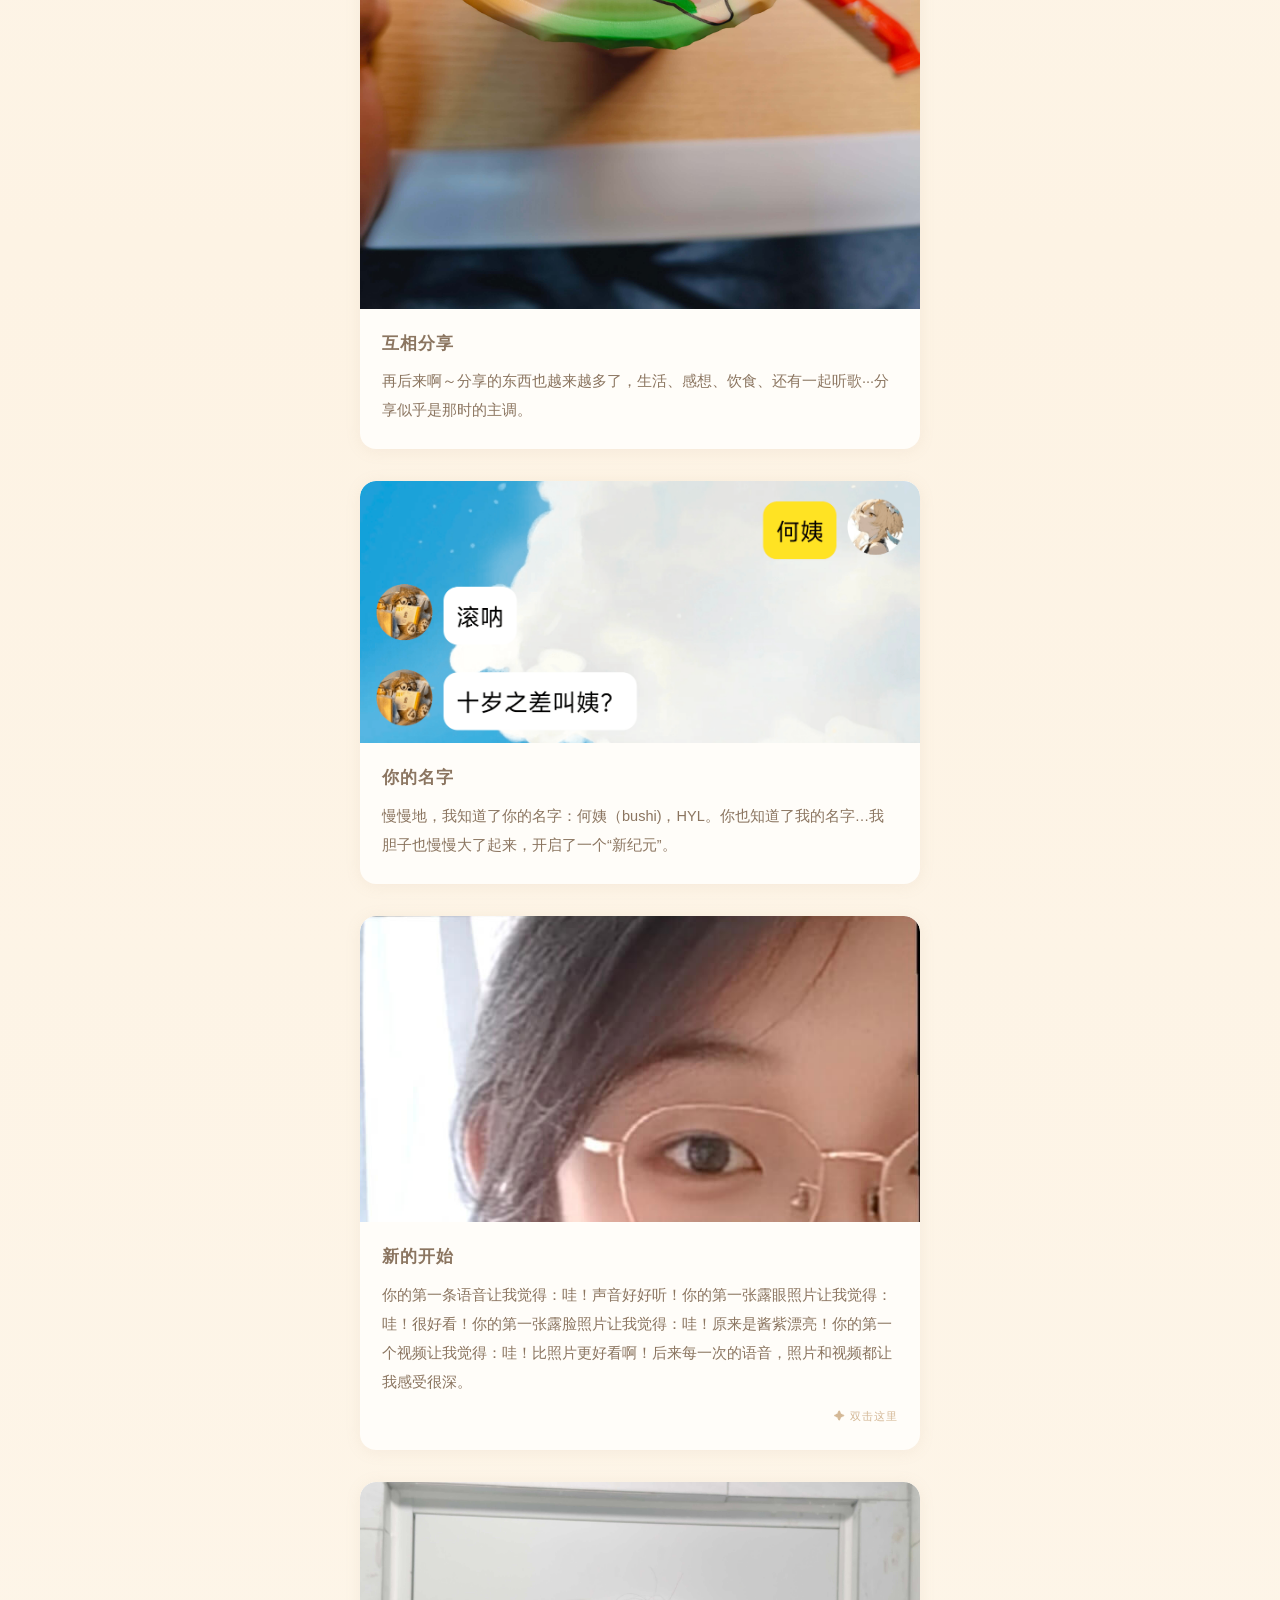
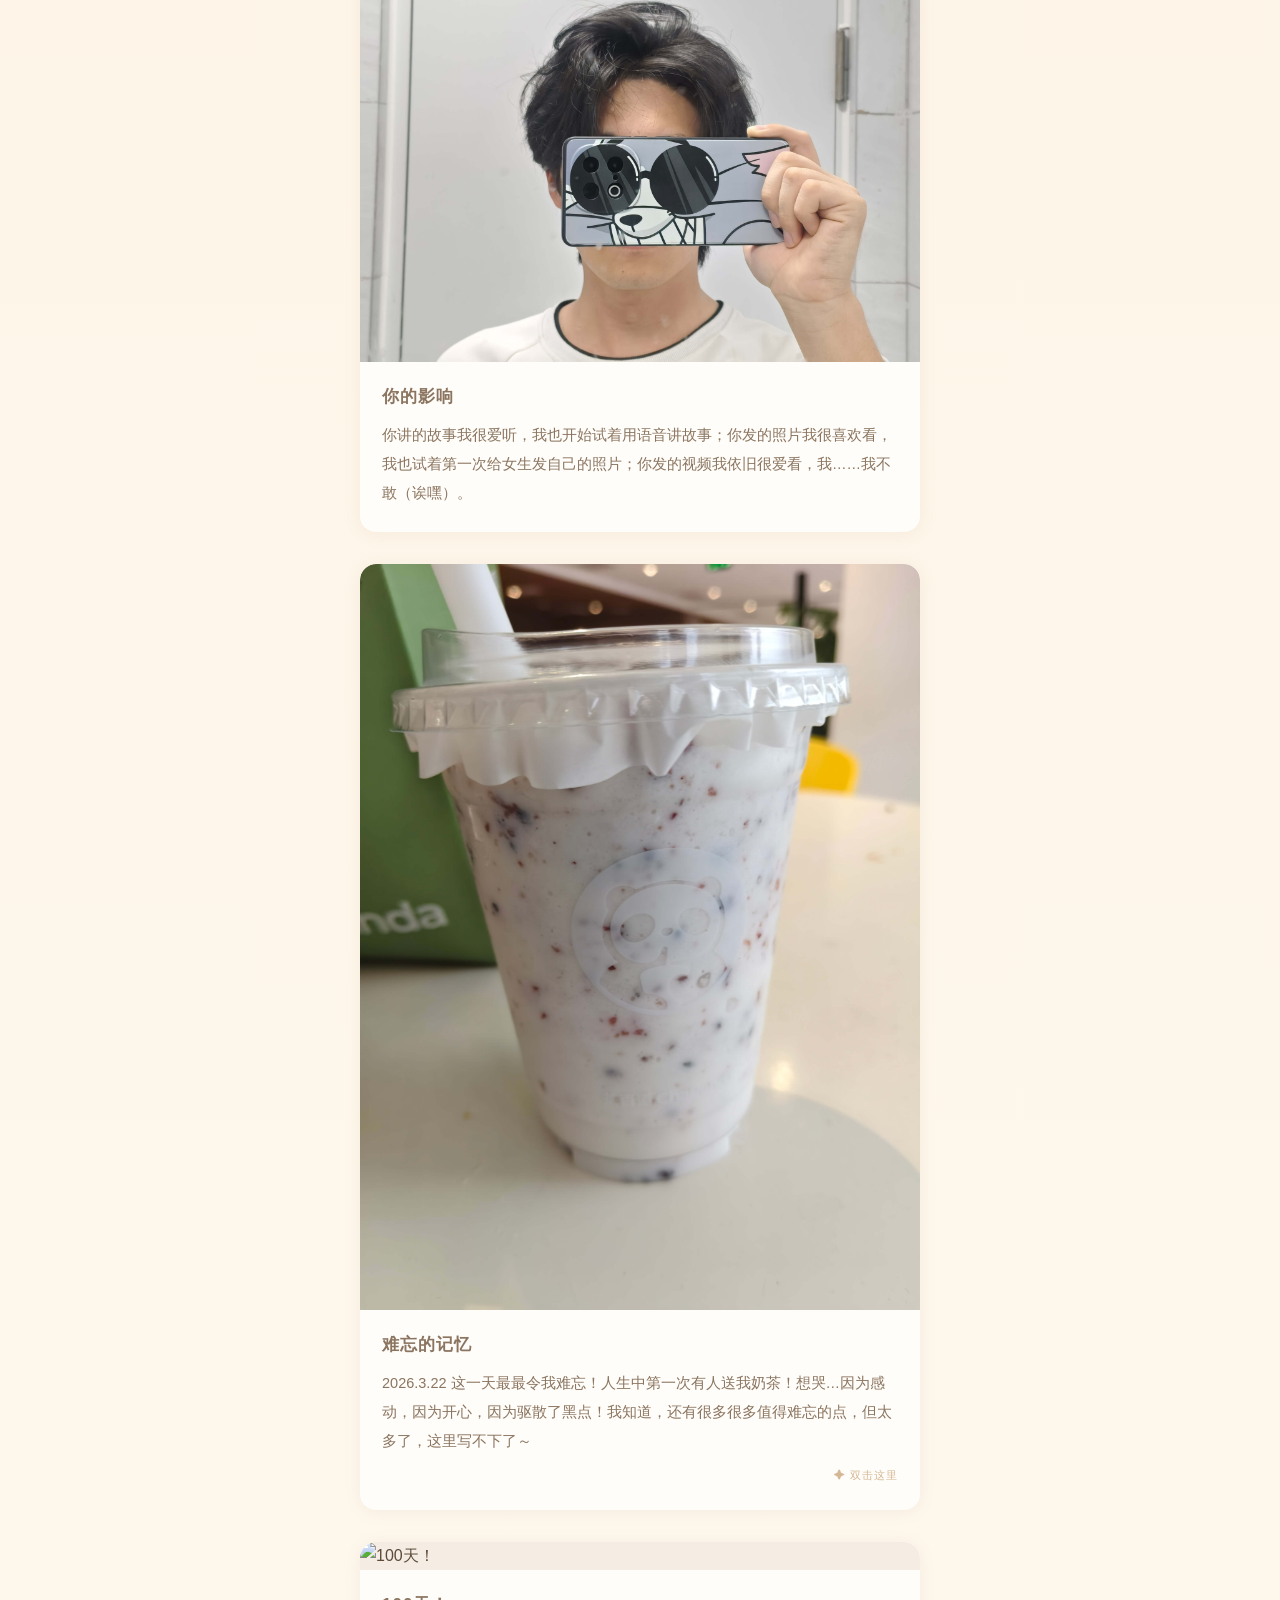
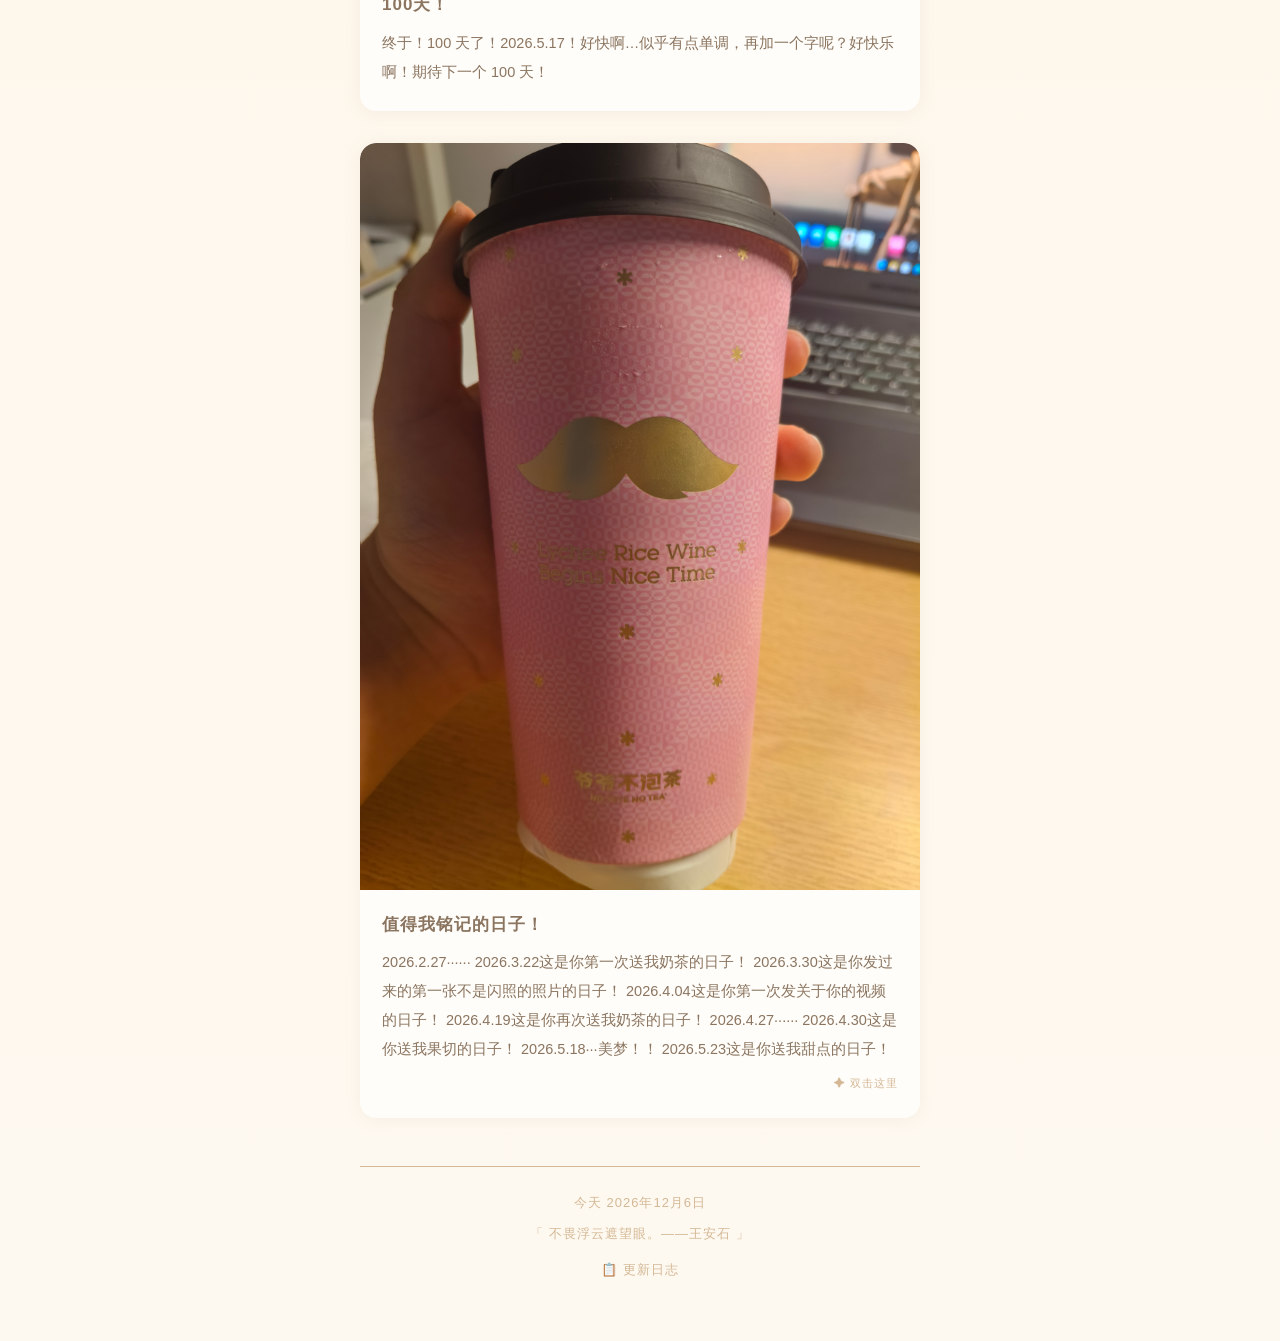
==== commit 71cc5774: "Update index.html" ====
--- a/index.html
+++ b/index.html
@@ -241,13 +241,15 @@
                 if (v) v.pause();
             }
         });
-                function openAlbum2() {
+            function openAlbum2() {
             const overlay = document.getElementById('albumOverlay');
             overlay.querySelector('.album-grid').innerHTML = '';
             overlay.querySelector('.album-video').style.display = 'none';
             ['a13.jpg','a14.jpg'].forEach(photo => {
                 const img = document.createElement('img');
                 img.src = 'images/album/' + photo; img.alt = '相册照片'; img.loading = 'lazy';
+                img.style.width = '200px';
+                img.style.height = '140px';
                 img.onclick = () => openLightbox('images/album/' + photo);
                 overlay.querySelector('.album-grid').appendChild(img);
             });
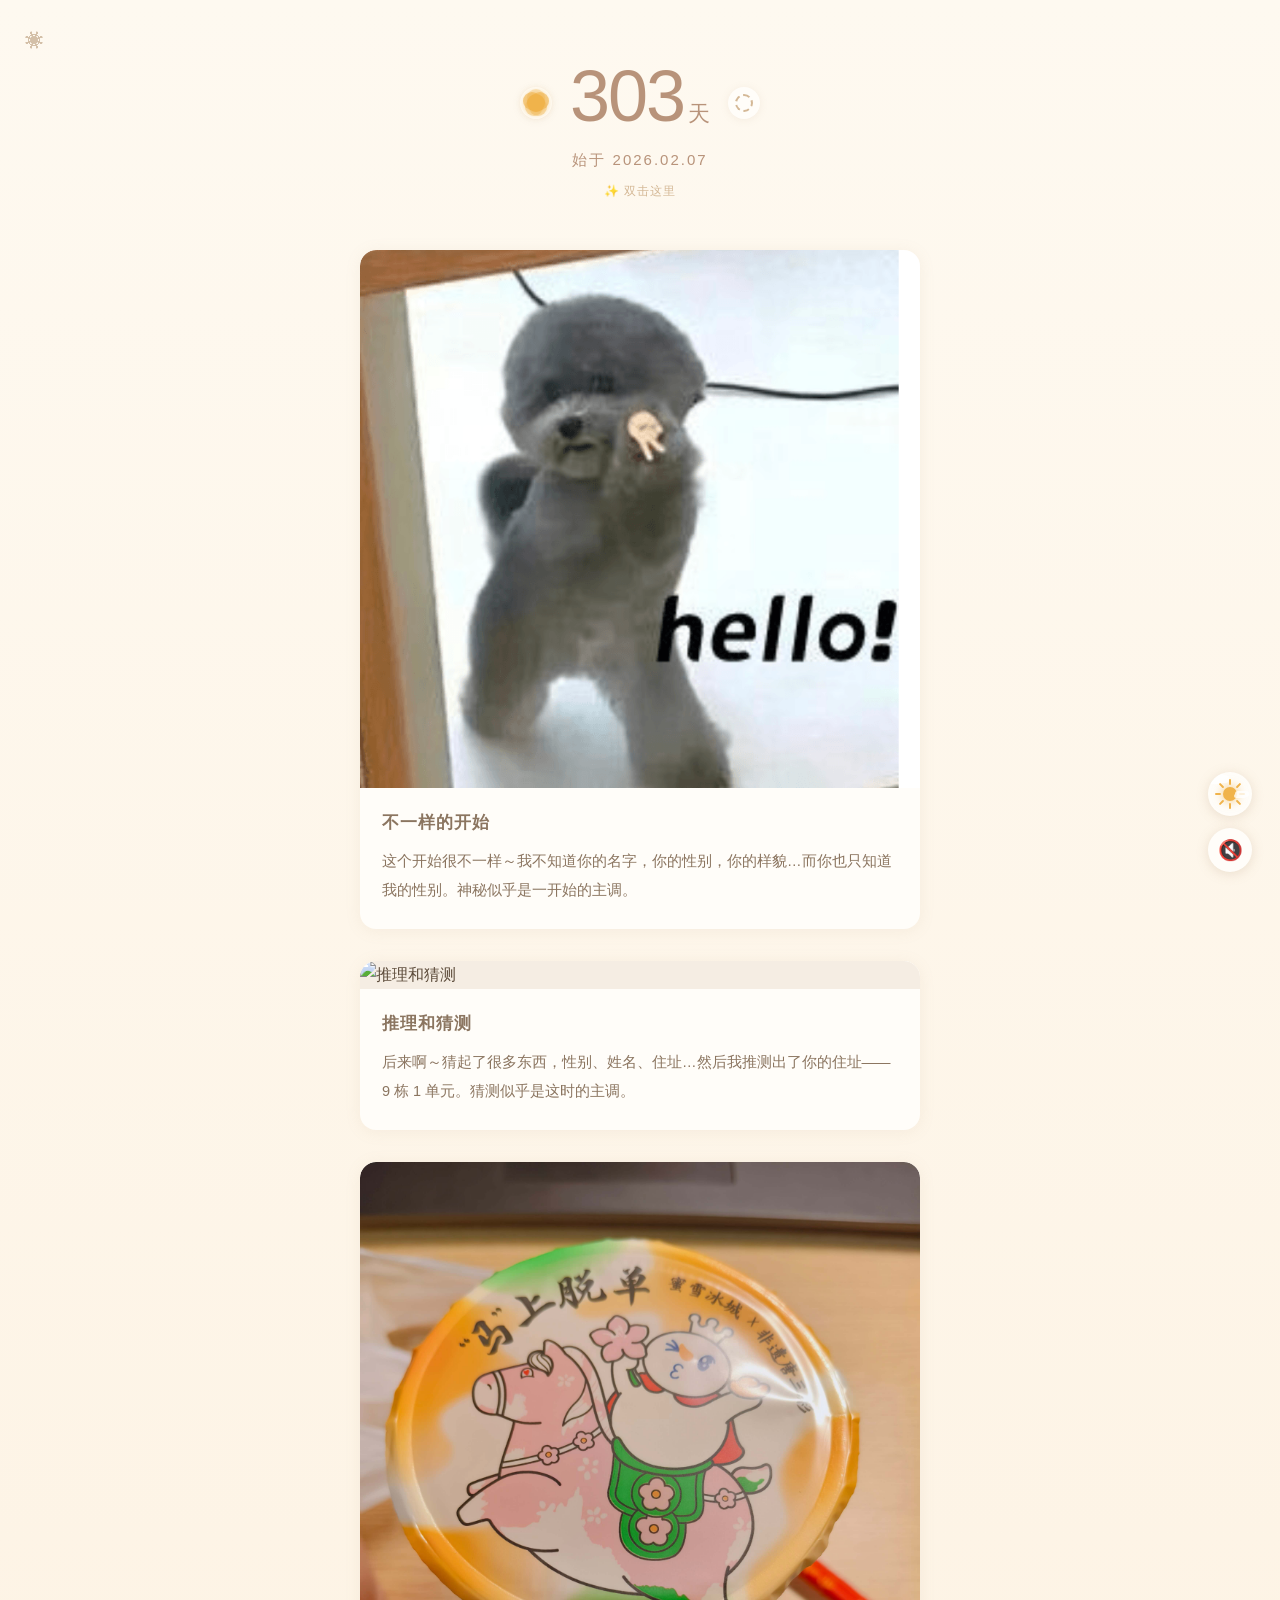
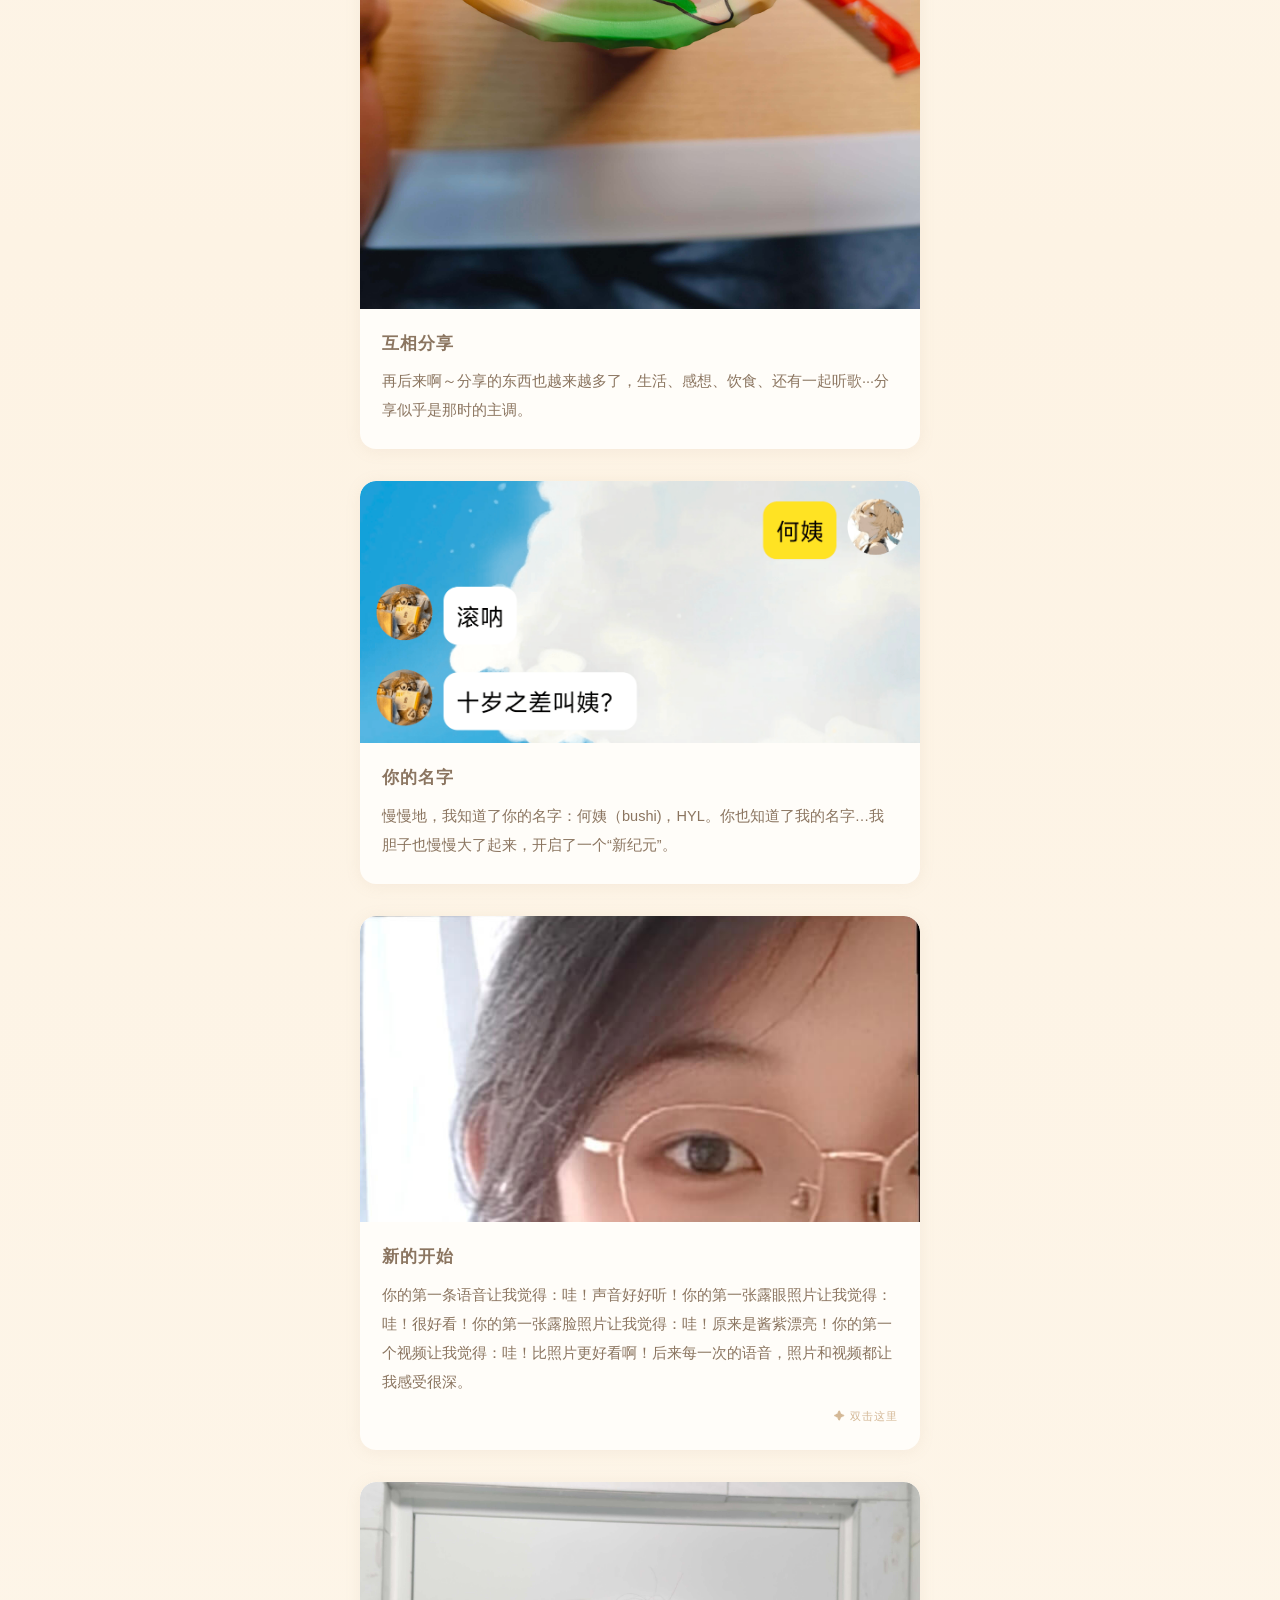
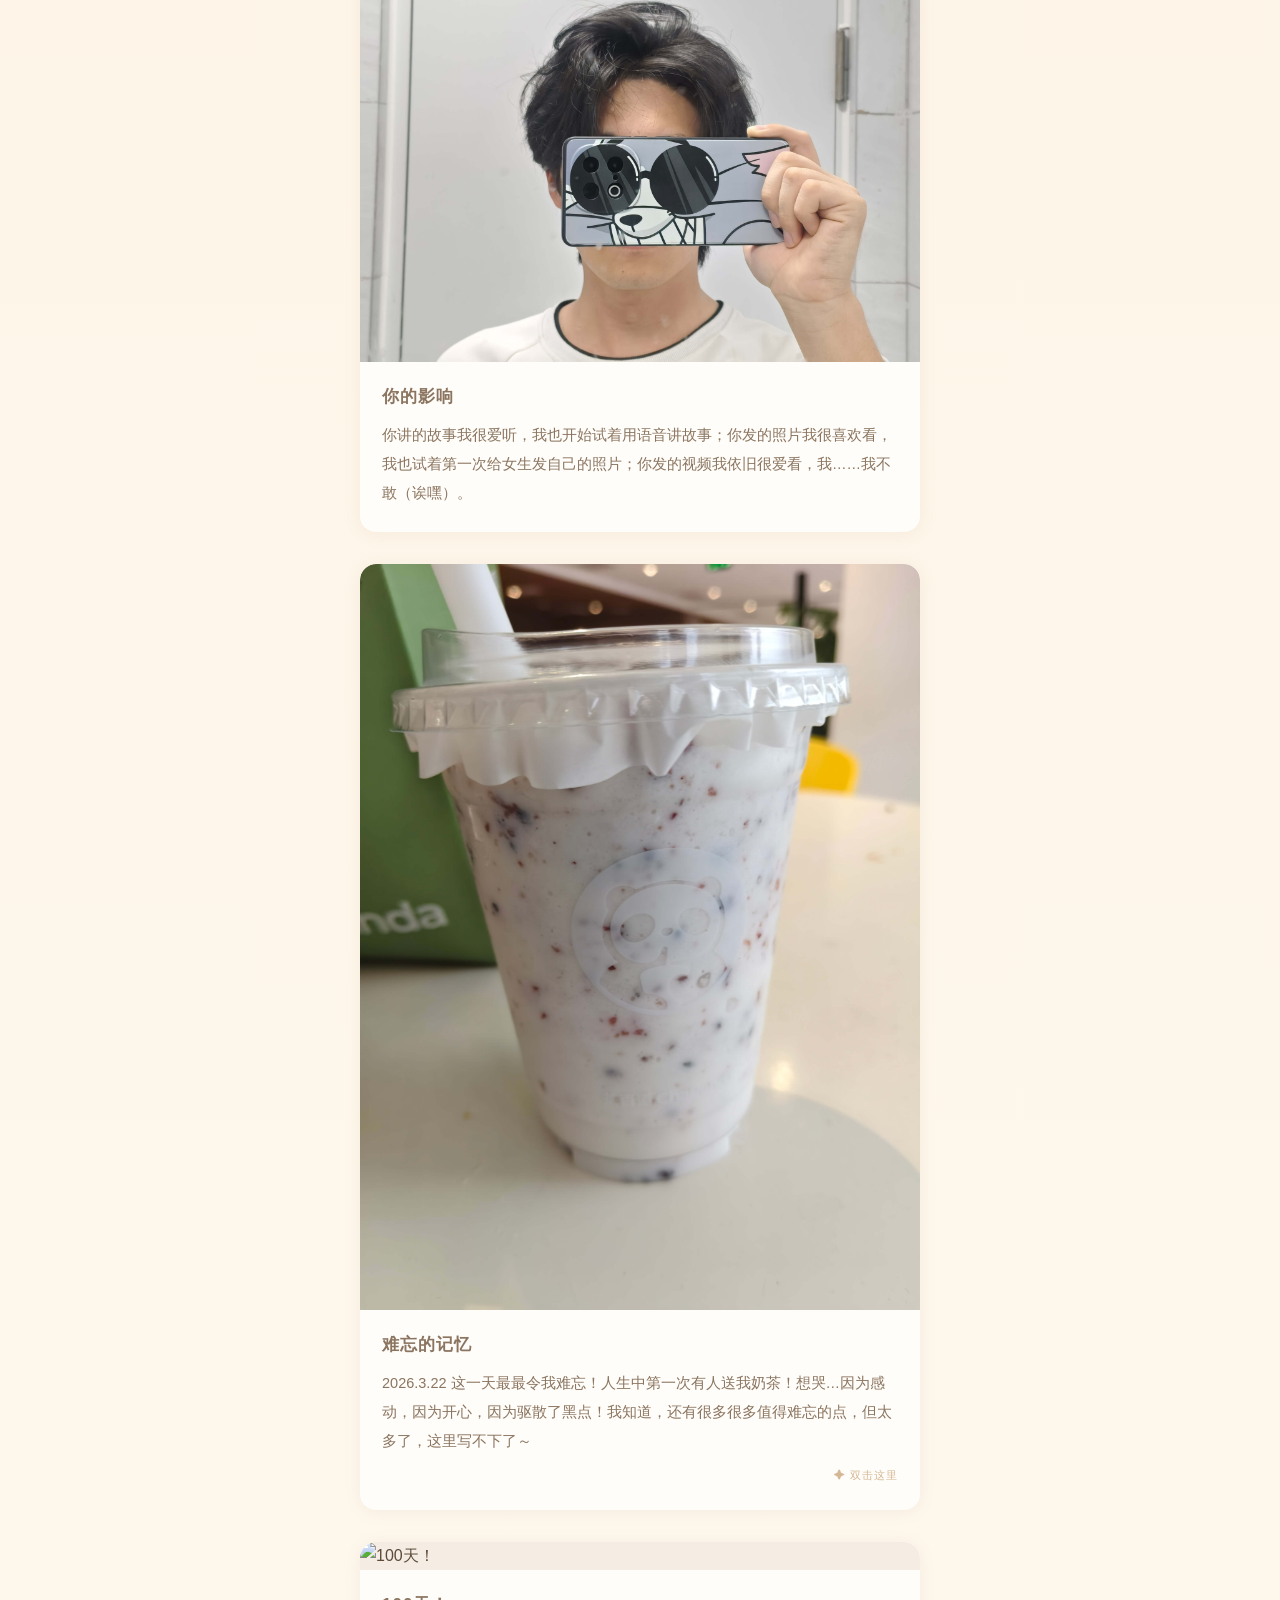
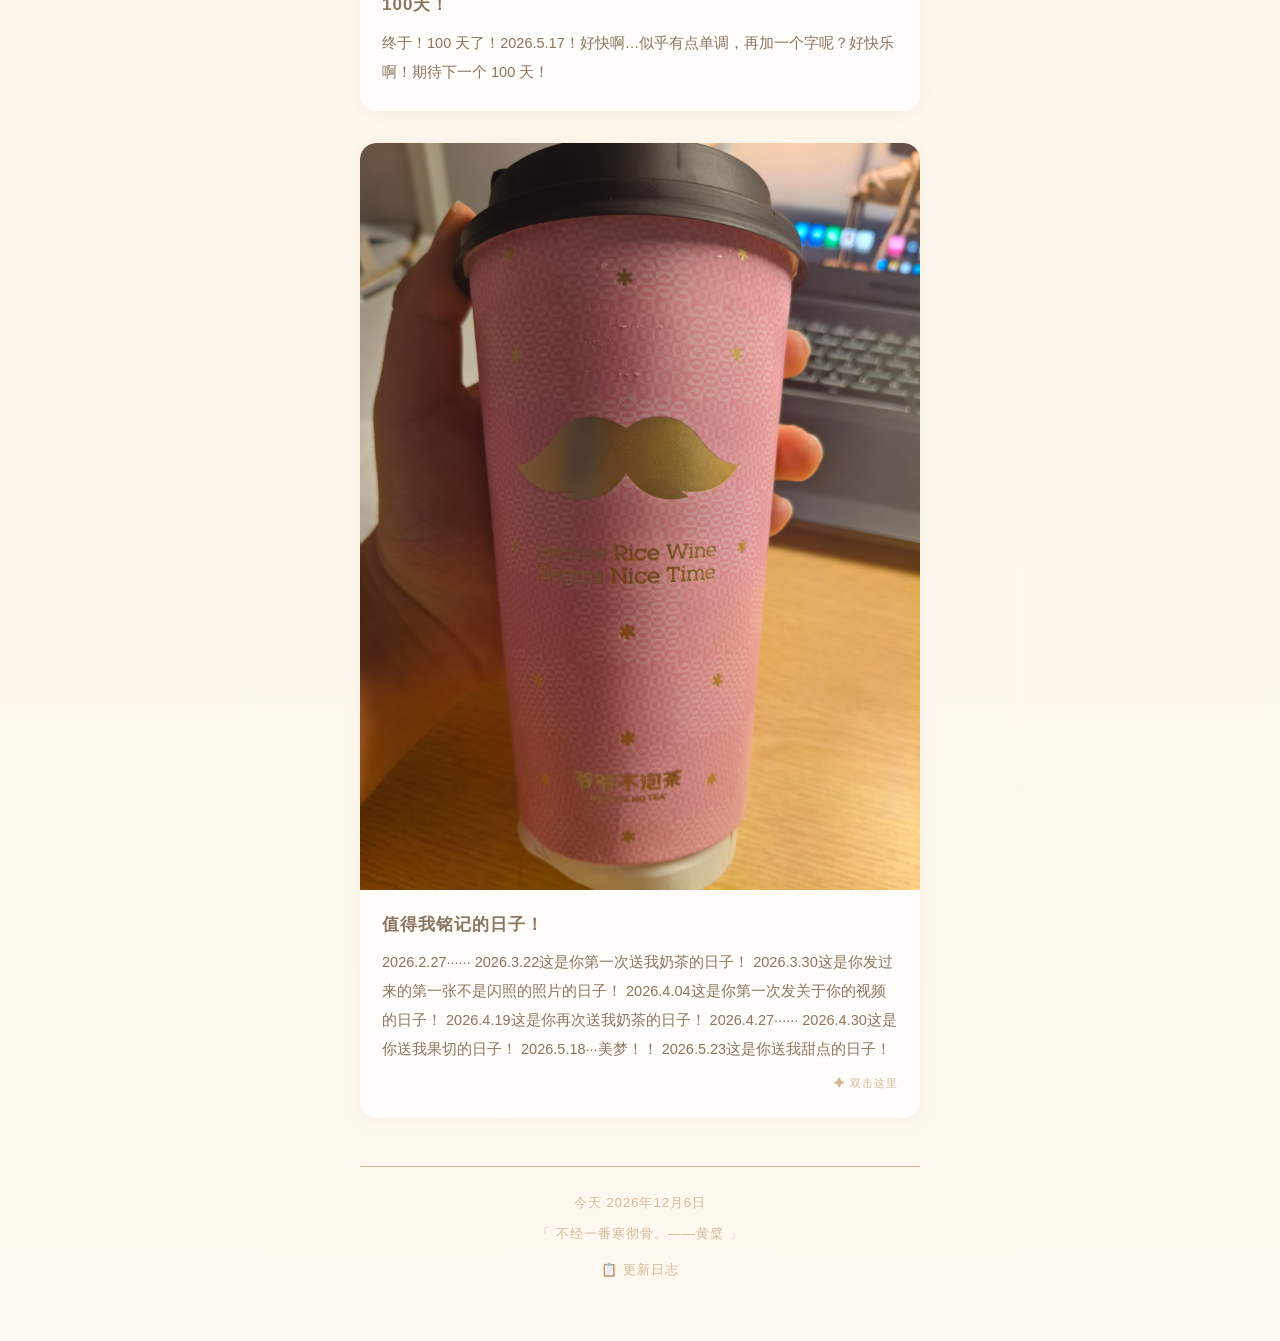
==== commit 97024264: "Update index.html" ====
--- a/index.html
+++ b/index.html
@@ -147,6 +147,7 @@
             <div class="changelog">
                 <p class="changelog-toggle" id="changelogToggle">📋 更新日志</p>
                 <div class="changelog-content" id="changelogContent">
+                    <p>v1.6 · 2026.05.23 — 新增一张卡片和若干图片</p>
                     <p>v1.5 · 2026.05.22 — 将其成功部署到我的网域里了！</p>
                     <p>v1.4 · 2026.05.21 — 优化部分心情图标，新增若干心情图标（碎碎念：豆包就是个**，改了7次图标***都改不好，要不是DeepSeek服务器又忙碌了，谁**用豆包写代码啊）</p>
                     <p>v1.3 · 2026.05.20 — 新增创作者的话</p>
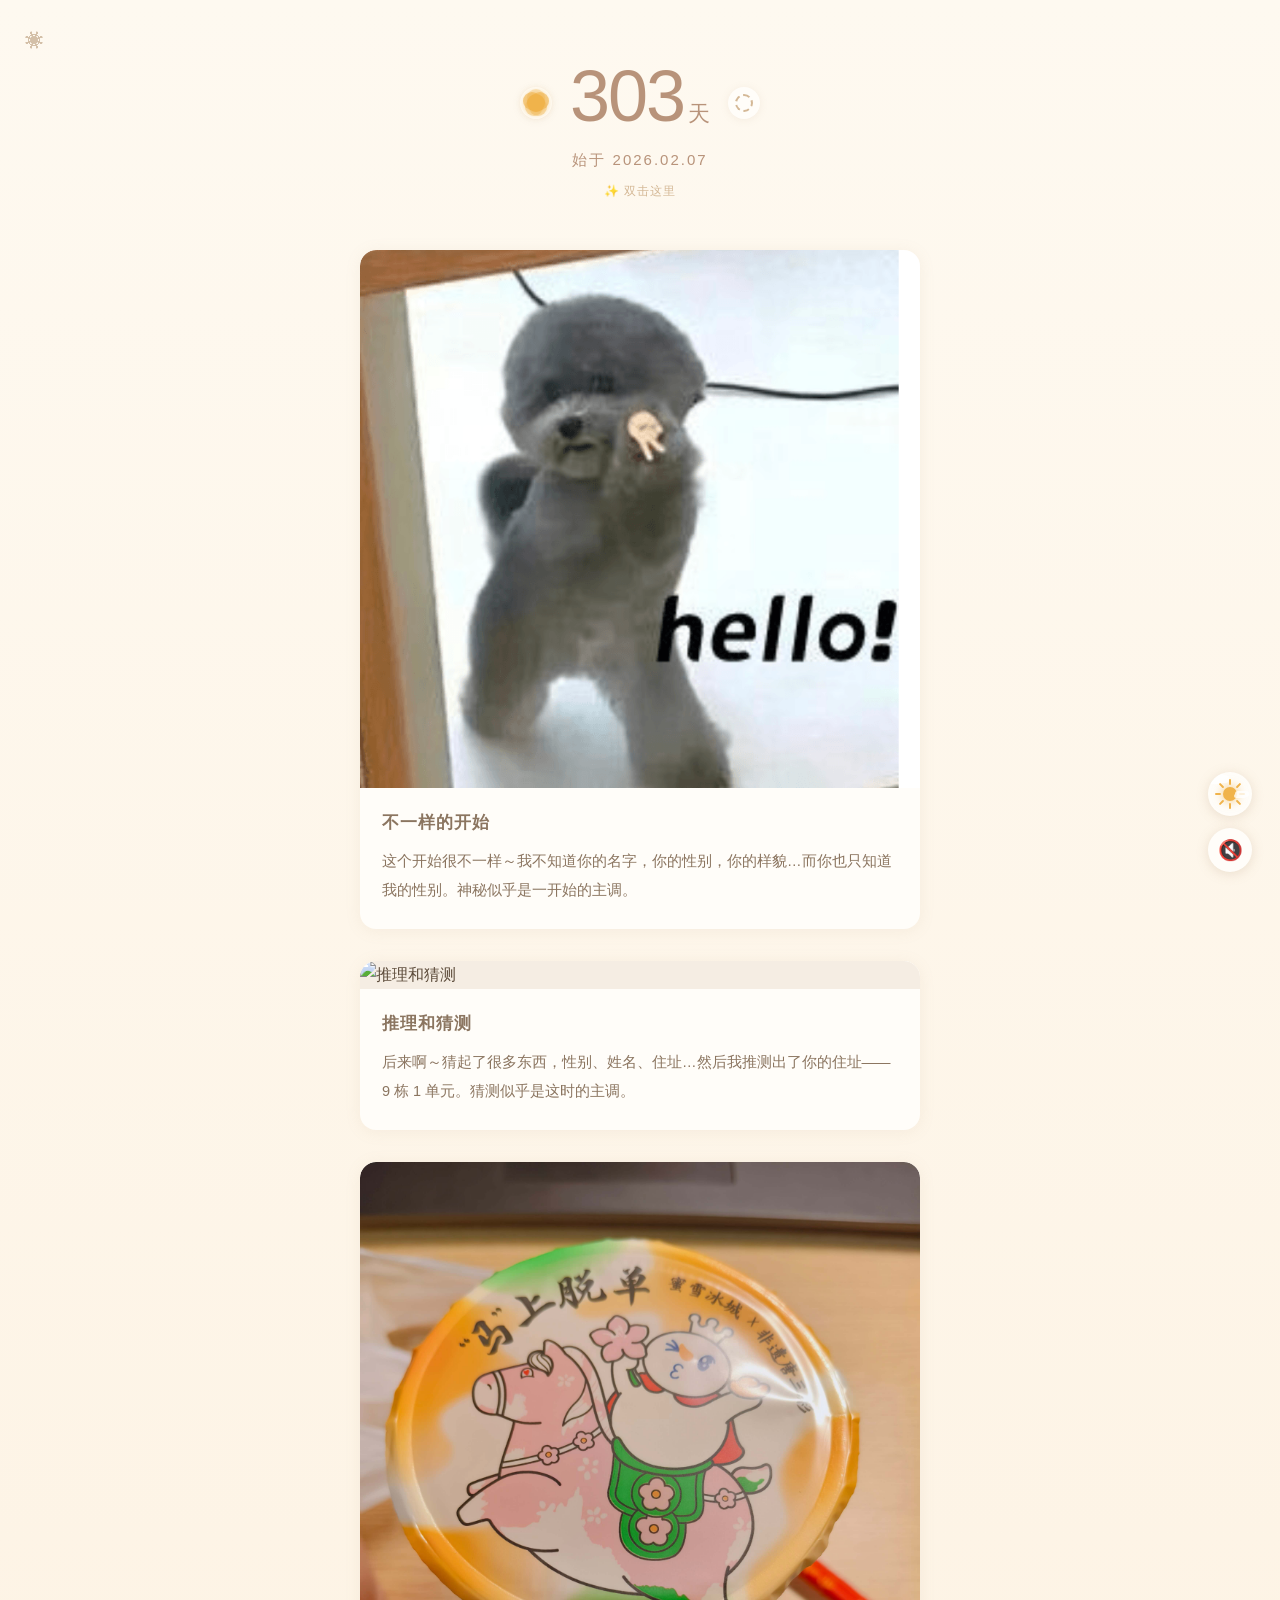
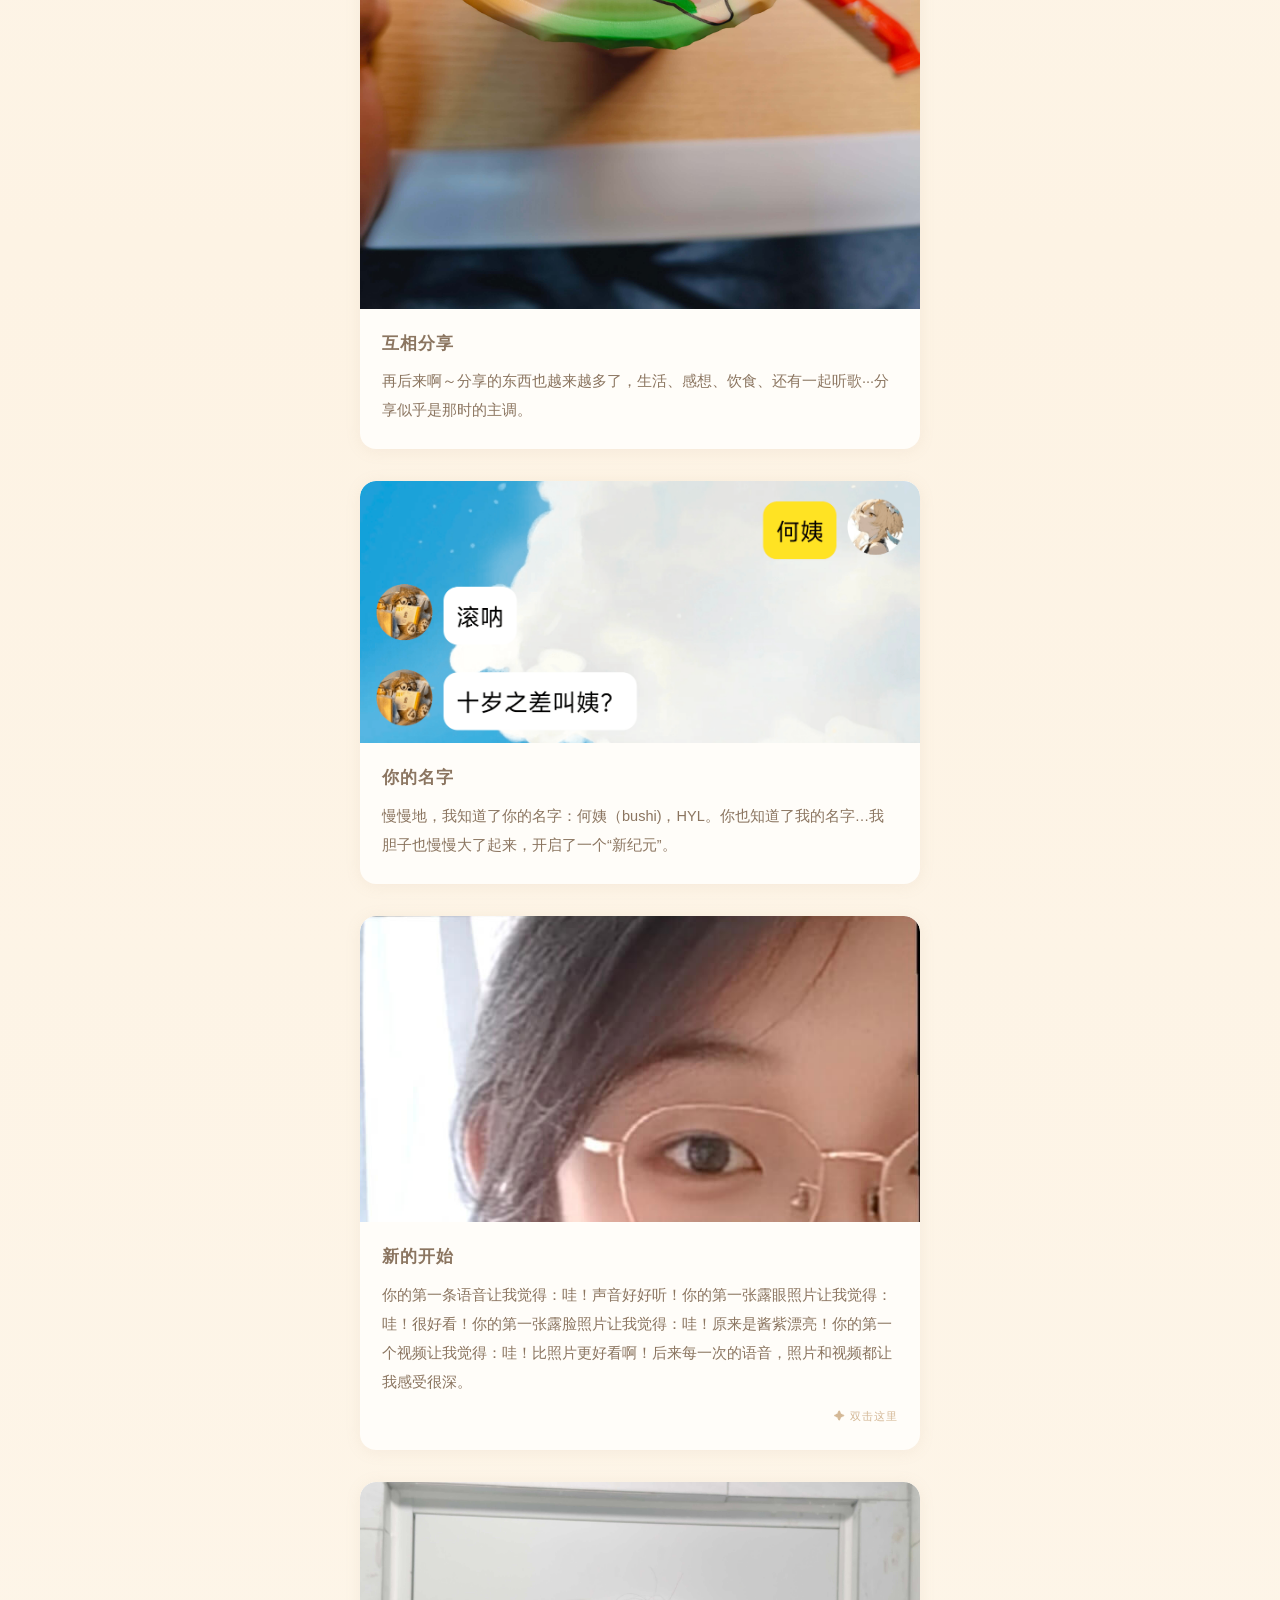
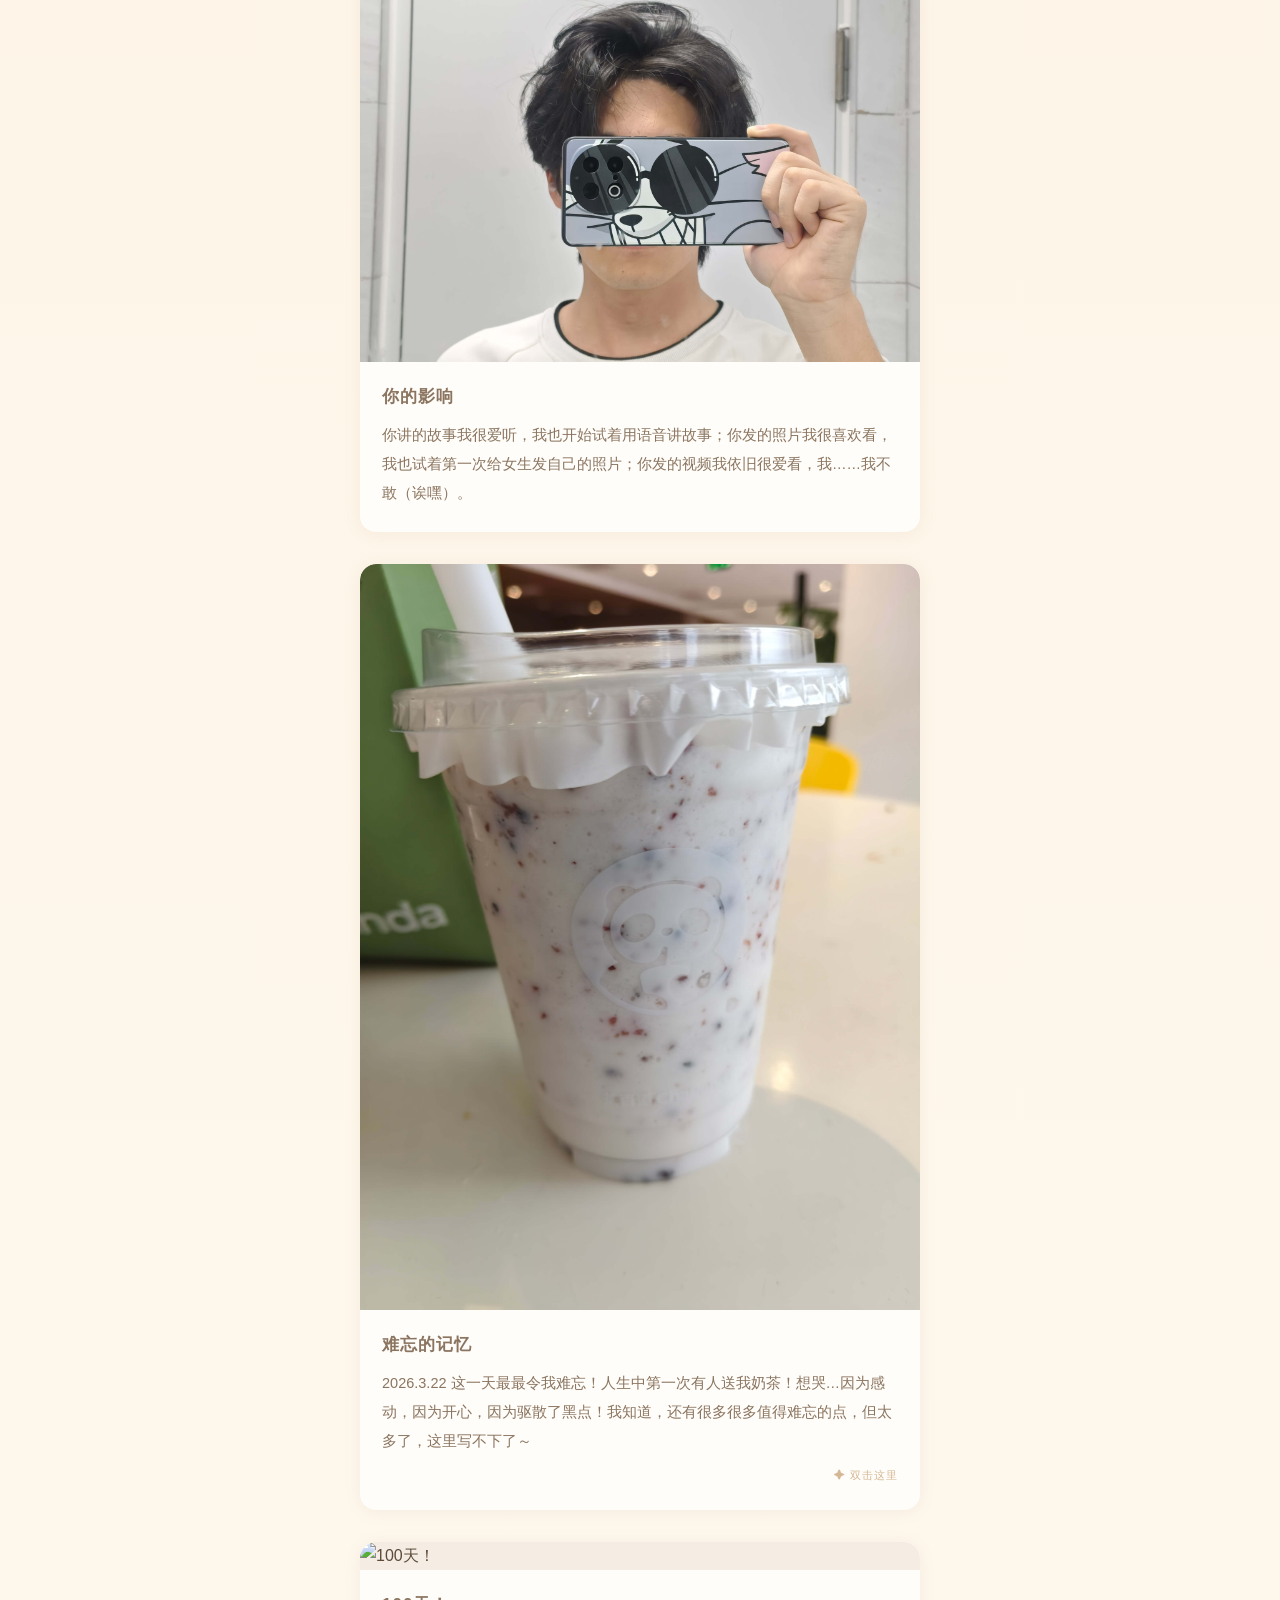
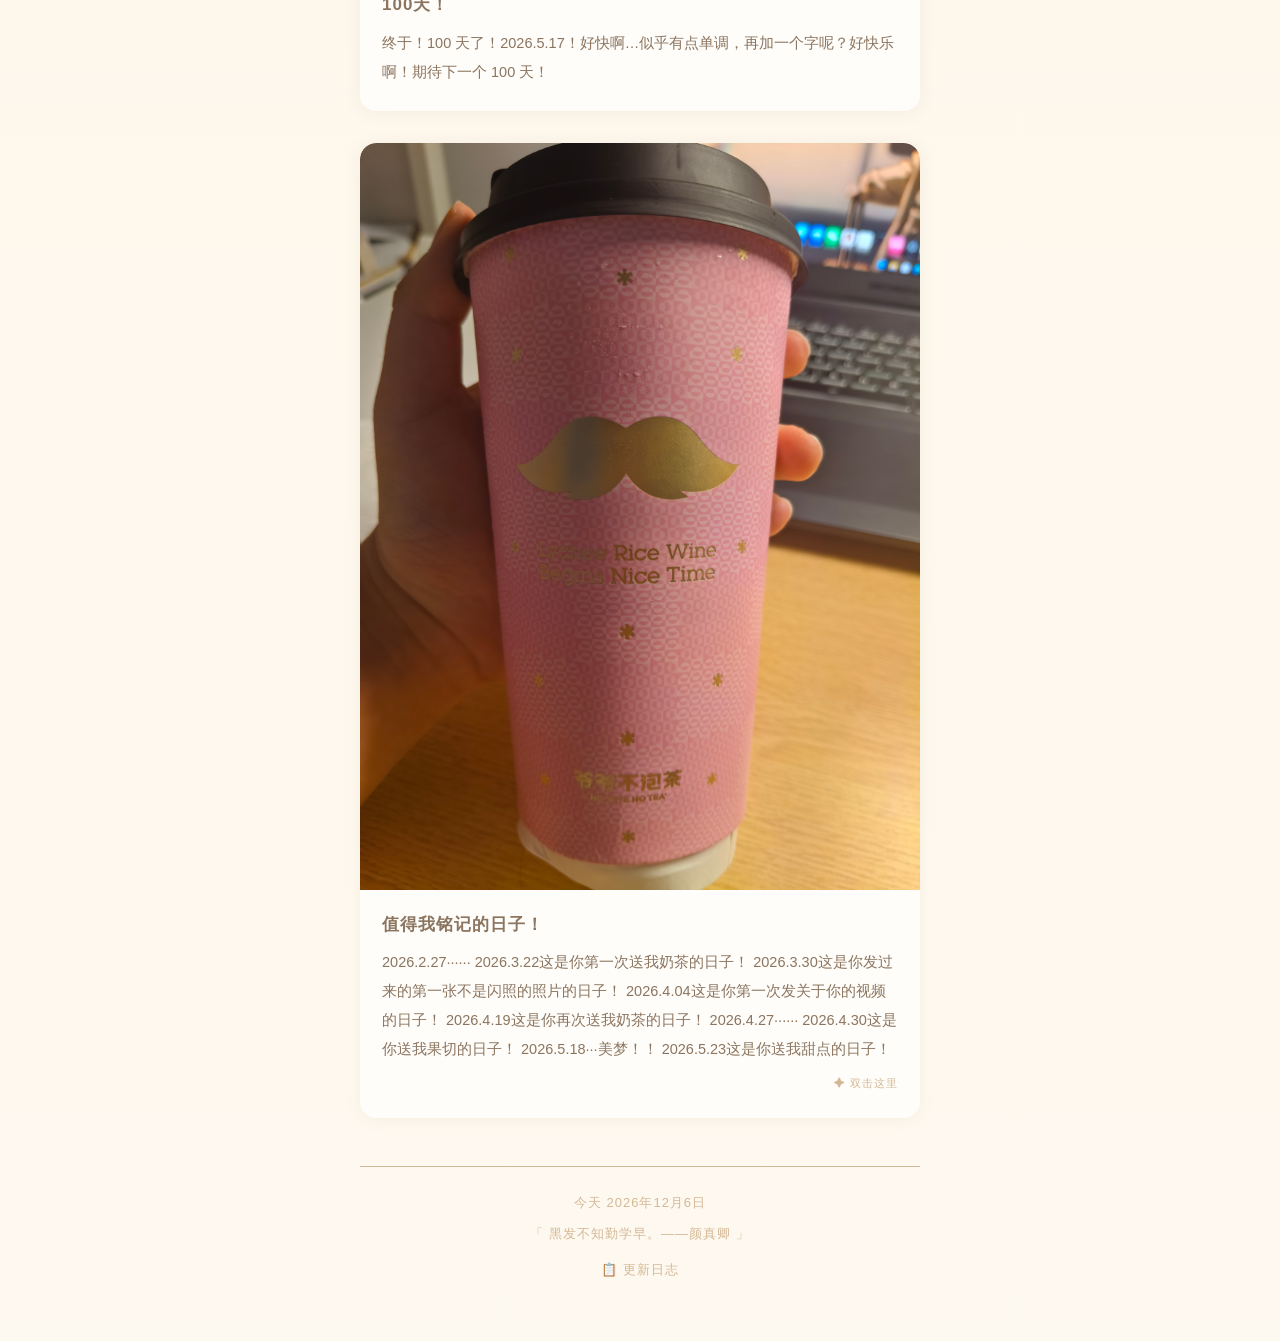
==== commit 416ab6e3: "Update index.html" ====
--- a/index.html
+++ b/index.html
@@ -147,13 +147,14 @@
             <div class="changelog">
                 <p class="changelog-toggle" id="changelogToggle">📋 更新日志</p>
                 <div class="changelog-content" id="changelogContent">
-                    <p>v1.6 · 2026.05.23 — 新增一张卡片和若干图片</p>
+                    <p>v1.7 · 2026.05.29 — 新增创作者的话一句···</p>
+                    <p>v1.6 · 2026.05.23 — 新增一张卡片和若干图片。</p>
                     <p>v1.5 · 2026.05.22 — 将其成功部署到我的网域里了！</p>
-                    <p>v1.4 · 2026.05.21 — 优化部分心情图标，新增若干心情图标（碎碎念：豆包就是个**，改了7次图标***都改不好，要不是DeepSeek服务器又忙碌了，谁**用豆包写代码啊）</p>
-                    <p>v1.3 · 2026.05.20 — 新增创作者的话</p>
-                    <p>v1.2 · 2026.05.18 — 新增疲惫、迷糊心情图标</p>
-                    <p>v1.1 · 2026.05.17 — 新增心情图标，更新日志，设置，句子种类随周期变化</p>
-                    <p>v1.0 · 2026.05.16 — 首次上线</p>
+                    <p>v1.4 · 2026.05.21 — 优化部分心情图标，新增若干心情图标！（碎碎念：豆包就是个**，改了7次图标***都改不好，要不是DeepSeek服务器又忙碌了，谁**用豆包写代码啊）</p>
+                    <p>v1.3 · 2026.05.20 — 新增创作者的话。</p>
+                    <p>v1.2 · 2026.05.18 — 新增疲惫、迷糊心情图标。</p>
+                    <p>v1.1 · 2026.05.17 — 新增心情图标，更新日志，设置，句子种类随周期变化。</p>
+                    <p>v1.0 · 2026.05.16 — 首次上线！</p>
                 </div>
             </div>
         </footer>
